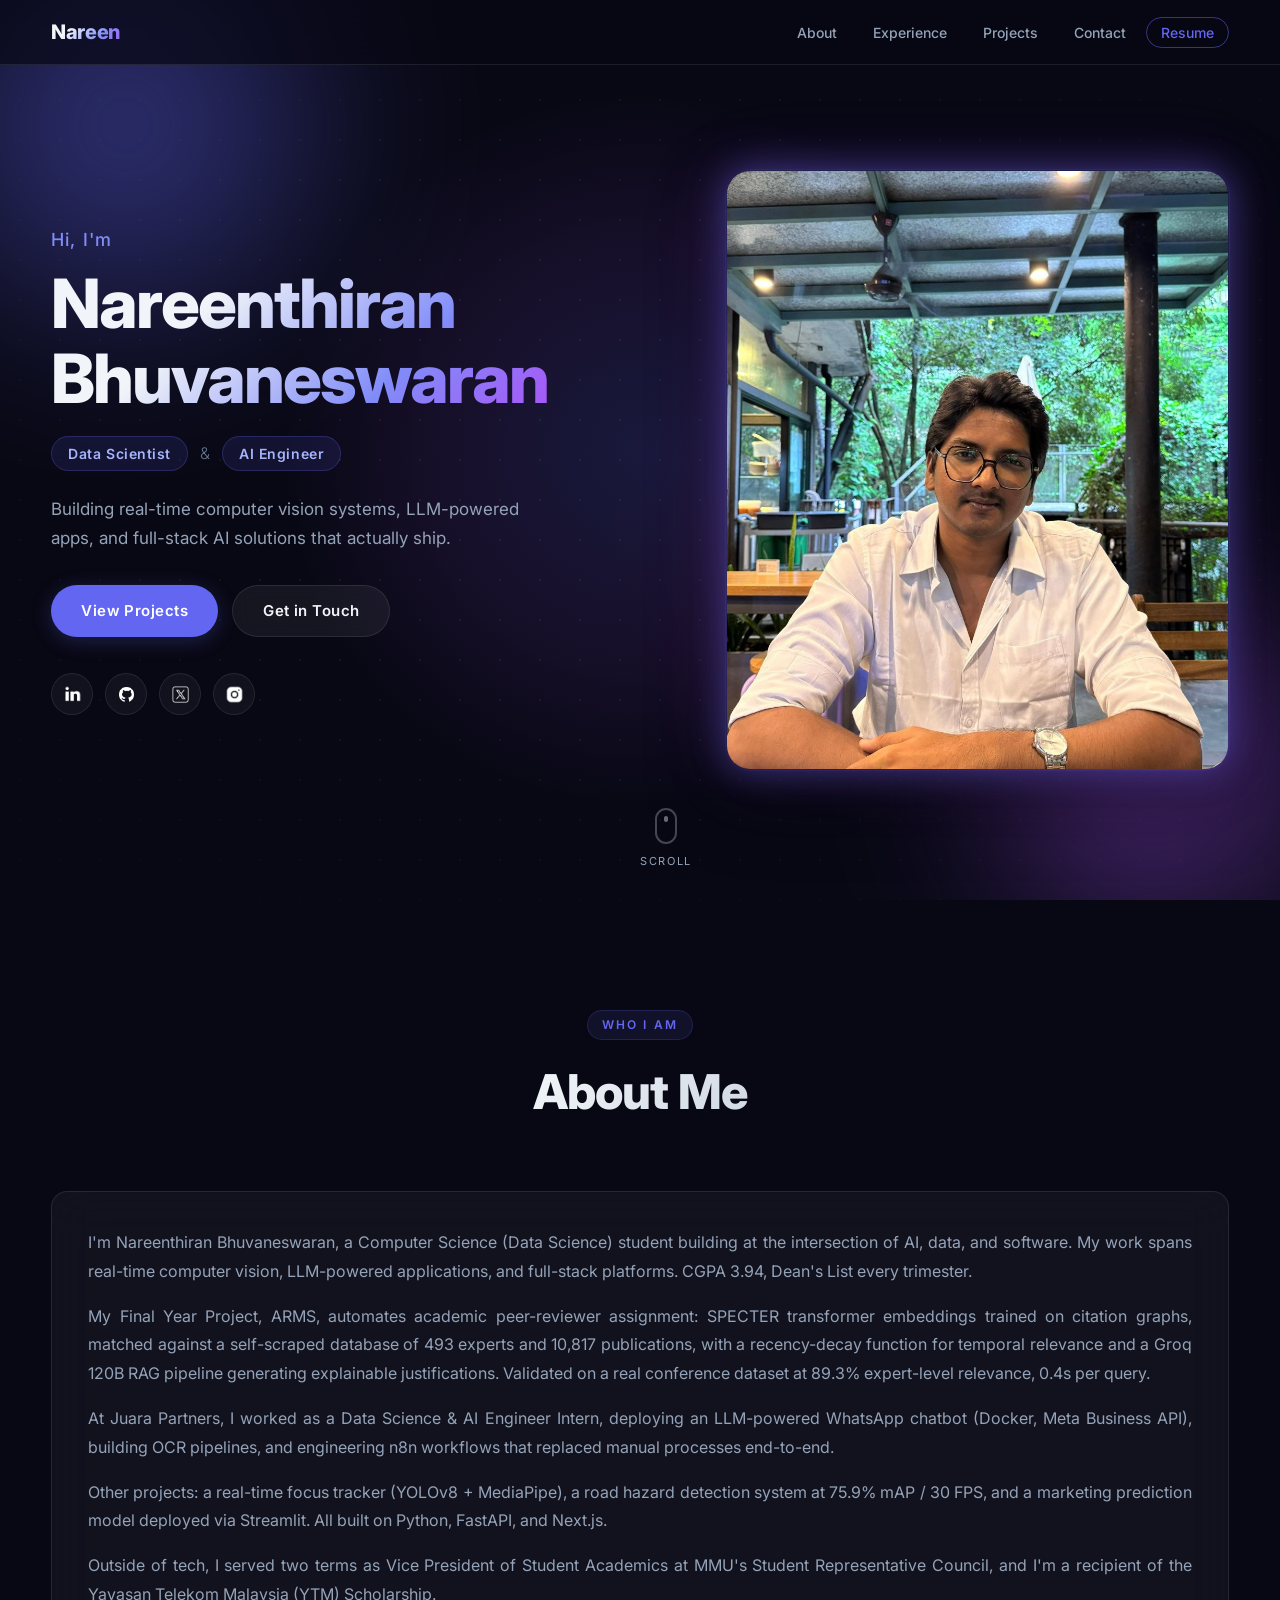
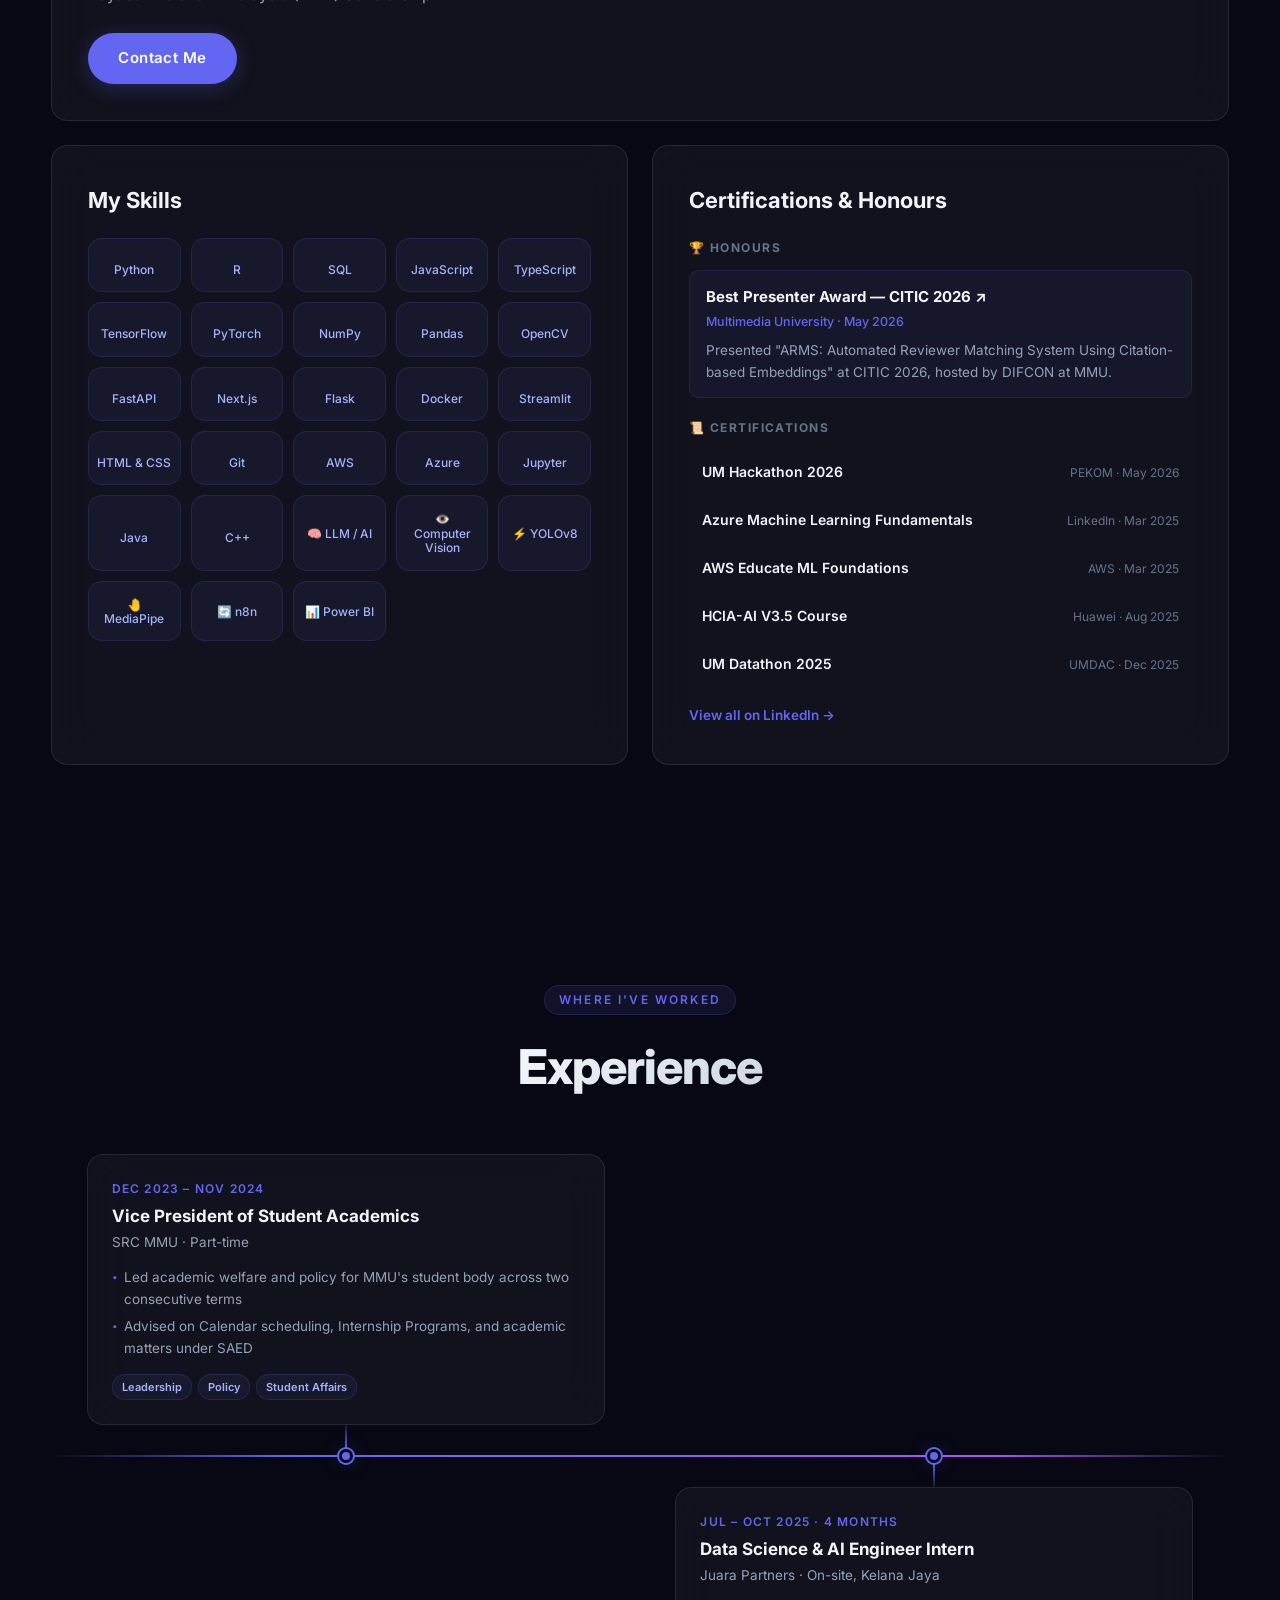
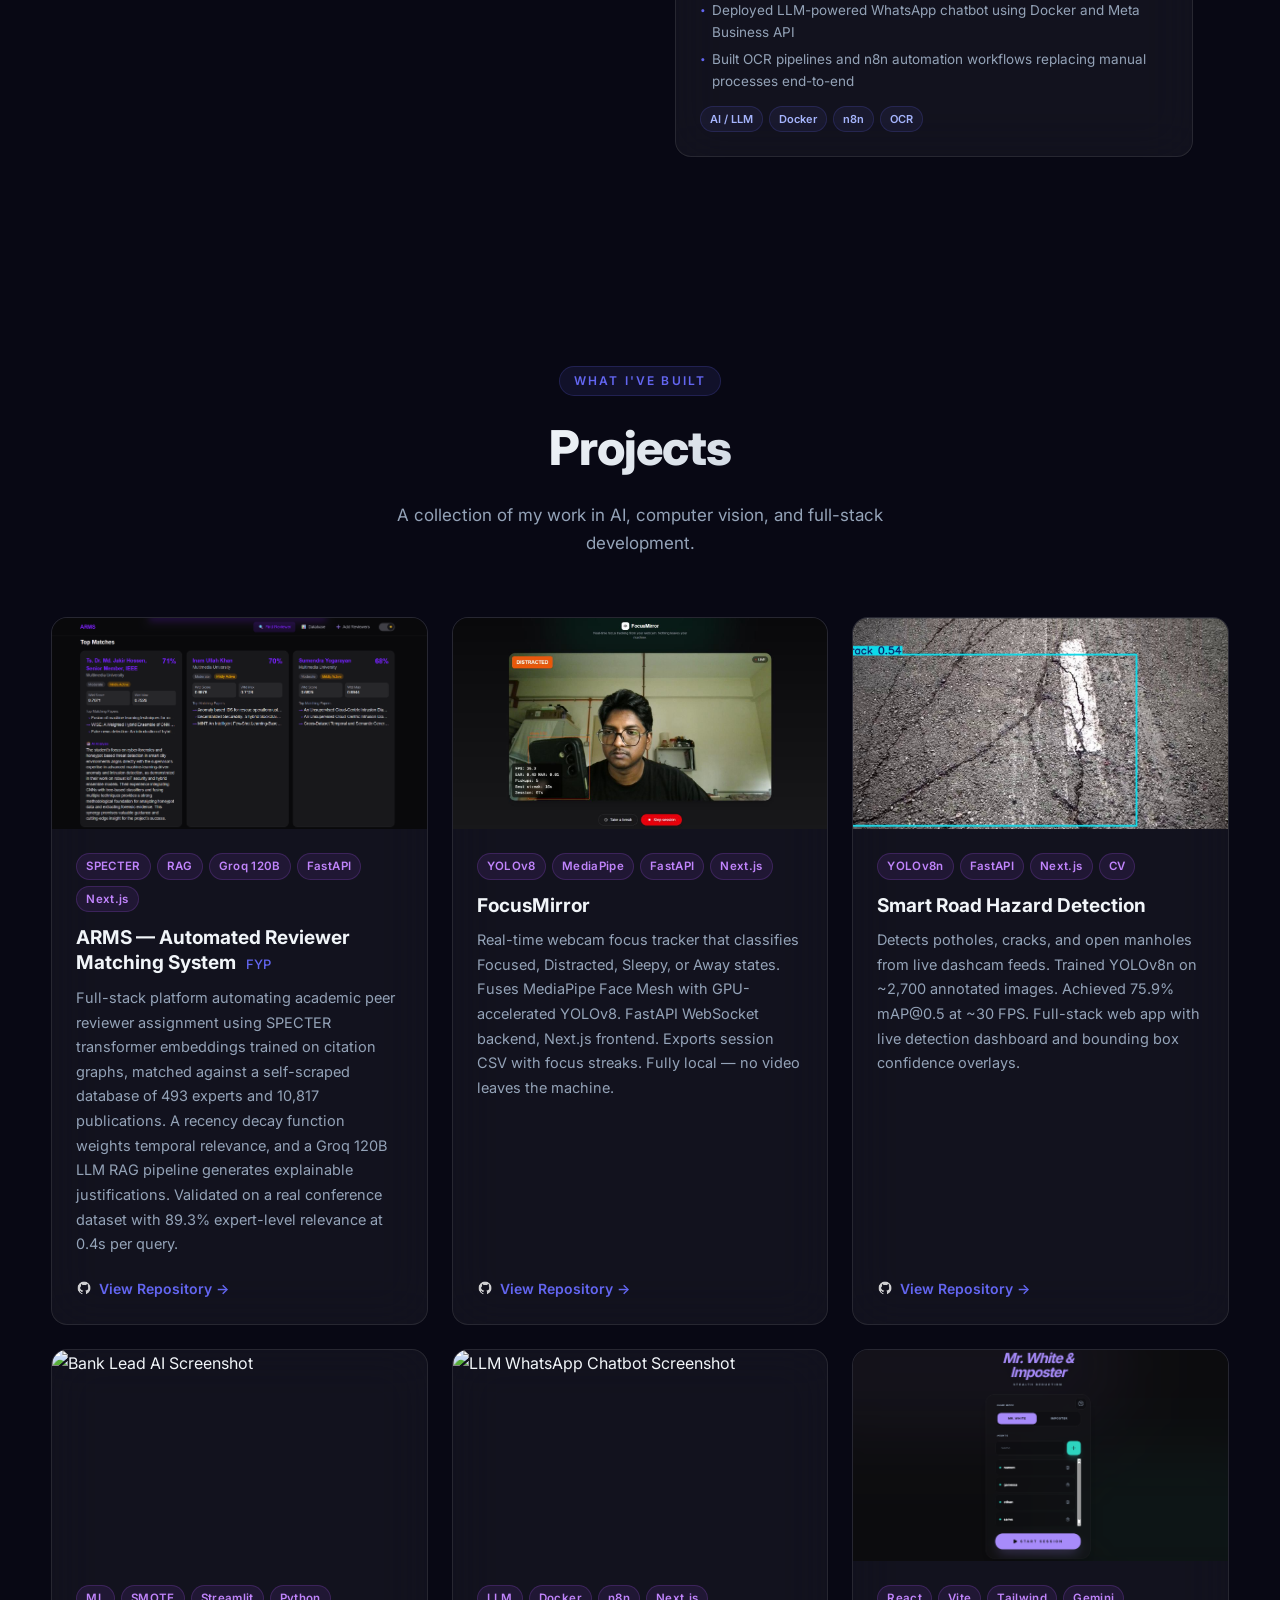
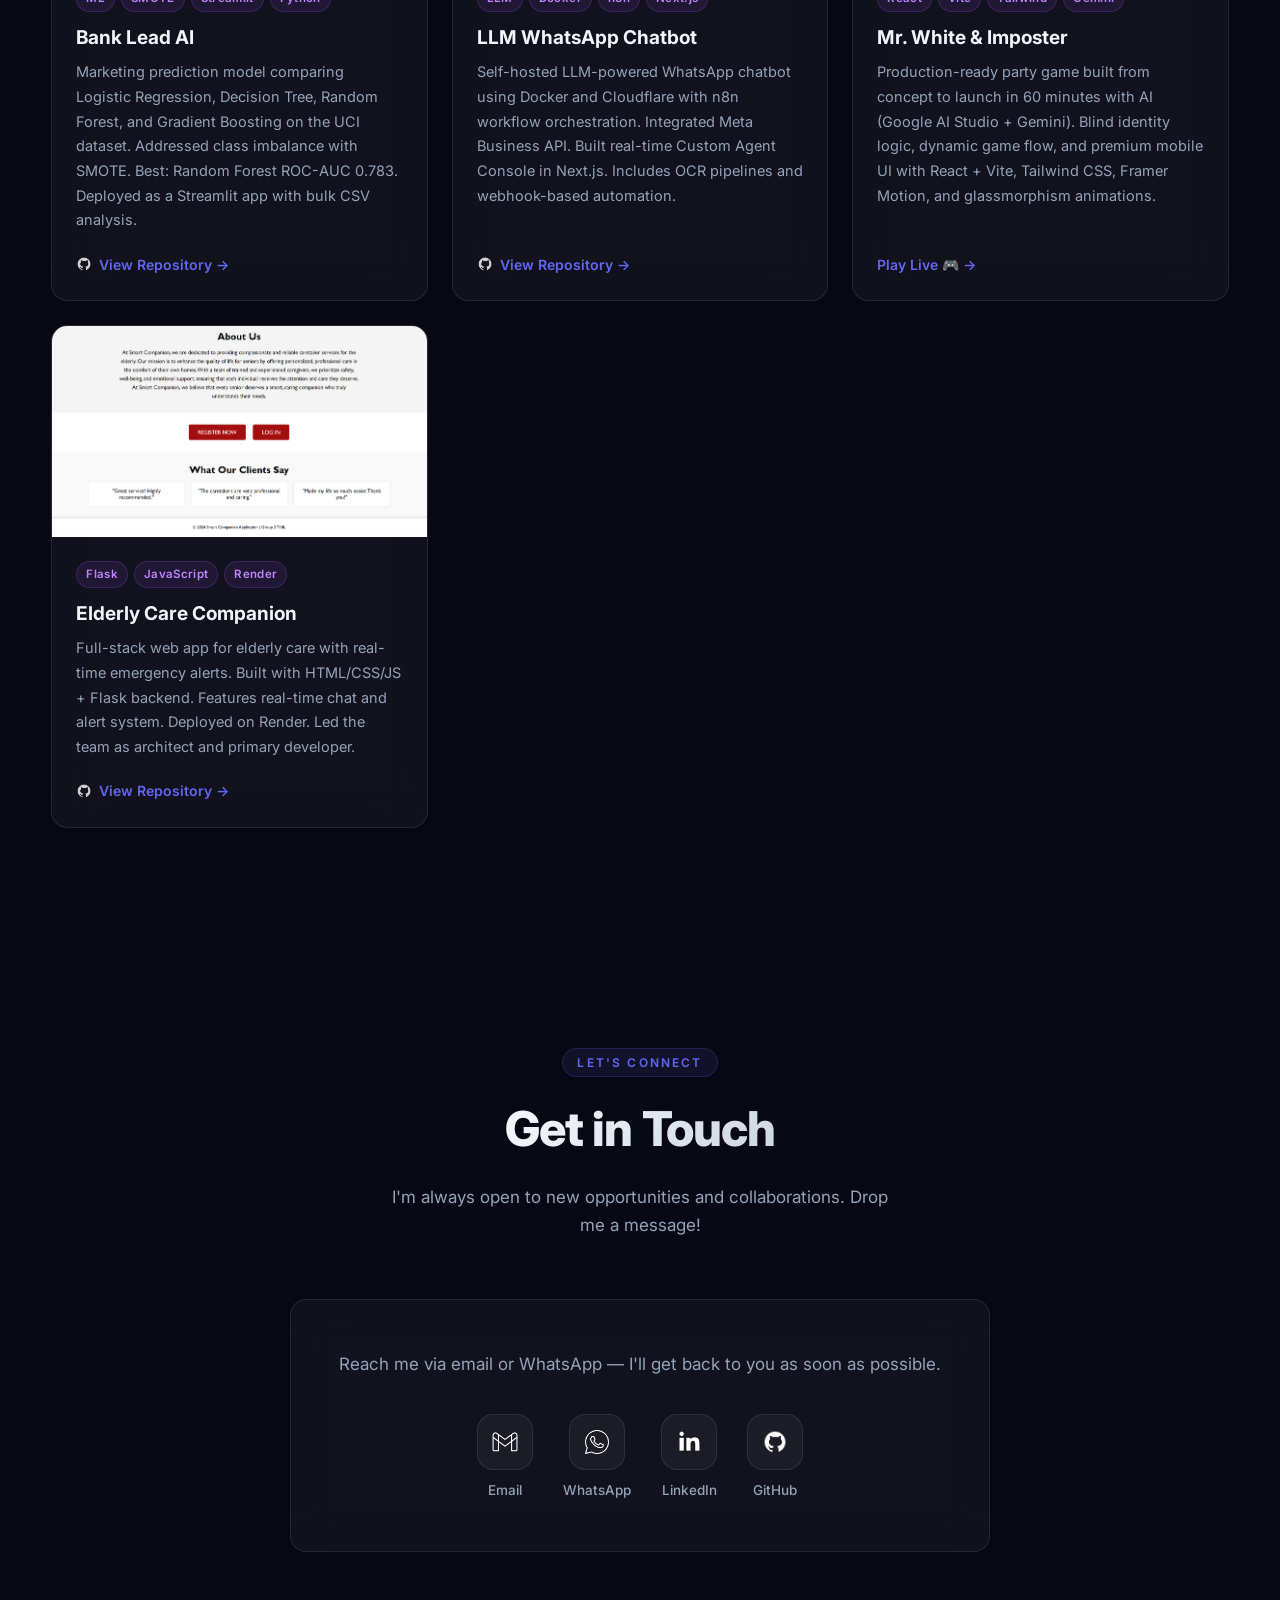
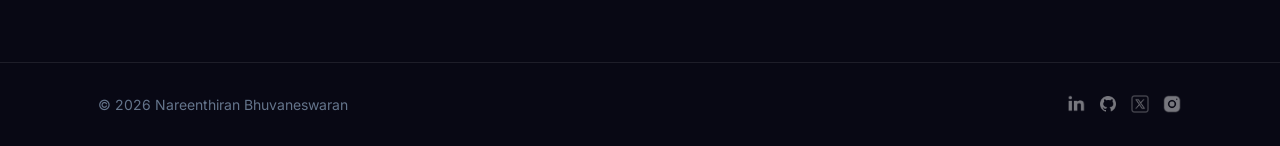
==== index.html @ 1bf5f60a "Update index.html" ====
<!DOCTYPE html>
<html lang="en">
  <head>
    <meta charset="UTF-8" />
    <meta name="viewport" content="width=device-width, initial-scale=1.0" />
    <meta http-equiv="X-UA-Compatible" content="ie=edge" />
    <title>Nareenthiran Bhuvaneswaran — AI Engineer & Data Scientist</title>
    <meta name="description" content="Portfolio of Nareenthiran Bhuvaneswaran — Data Science & AI Engineer building real-time CV systems, LLM apps, and full-stack AI solutions." />
    <link rel="stylesheet" href="css/style.css" />
    <link rel="preconnect" href="https://fonts.googleapis.com" />
    <link rel="preconnect" href="https://fonts.gstatic.com" crossorigin />
    <link href="https://fonts.googleapis.com/css2?family=Inter:wght@300;400;500;600;700;800;900&display=swap" rel="stylesheet" />
    <link rel="stylesheet" href="https://cdn.jsdelivr.net/gh/devicons/devicon@v2.15.1/devicon.min.css" />
  </head>
  <body>

    <!-- ===== NAVIGATION ===== -->
    <nav class="nav" id="nav">
      <div class="nav__container">
        <a href="#home" class="nav__logo">
          <span class="nav__logo-text">Nareen</span>
        </a>
        <ul class="nav__links">
          <li><a href="#about" class="nav__link">About</a></li>
          <li><a href="#experience" class="nav__link">Experience</a></li>
          <li><a href="#projects" class="nav__link">Projects</a></li>
          <li><a href="#contact" class="nav__link">Contact</a></li>
          <li><a href="./assets/Nareenthiran_Bhuvaneswaran_2026July.pdf" download class="nav__link nav__link--resume" target="blank">Resume</a></li>
        </ul>
        <button class="nav__hamburger" id="hamburger" aria-label="Menu">
          <span></span>
          <span></span>
          <span></span>
        </button>
      </div>
      <div class="nav__mobile" id="mobileMenu">
        <a href="#about" class="nav__mobile-link">About</a>
        <a href="#experience" class="nav__mobile-link">Experience</a>
        <a href="#projects" class="nav__mobile-link">Projects</a>
        <a href="#contact" class="nav__mobile-link">Contact</a>
        <a href="./assets/Nareenthiran_Bhuvaneswaran_2026July.pdf" download class="nav__mobile-link nav__mobile-link--resume">Resume</a>
      </div>
    </nav>

    <!-- ===== HERO ===== -->
    <section id="home" class="hero">
      <div class="hero__bg">
        <div class="hero__orb hero__orb--1"></div>
        <div class="hero__orb hero__orb--2"></div>
        <div class="hero__orb hero__orb--3"></div>
        <div class="hero__grid"></div>
        <div class="hero__cursor-glow"></div>
      </div>
      <div class="hero__container">

        <!-- Left: text -->
        <div class="hero__left">
          <p class="hero__greeting">Hi, I'm</p>
          <h1 class="hero__name">Nareenthiran<br>Bhuvaneswaran</h1>
          <div class="hero__role-wrap">
            <span class="hero__role">Data Scientist</span>
            <span class="hero__role-sep">&</span>
            <span class="hero__role">AI Engineer</span>
          </div>
          <p class="hero__tagline">Building real-time computer vision systems, LLM-powered apps, and full-stack AI solutions that actually ship.</p>
          <div class="hero__actions">
            <a href="#projects" class="btn btn--primary">View Projects</a>
            <a href="#contact" class="btn btn--ghost">Get in Touch</a>
          </div>
          <div class="hero__socials">
            <a href="https://www.linkedin.com/in/nareenthiran-bhuvaneswaran-75b523248/" target="_blank" class="hero__social" title="LinkedIn">
              <img src="./assets/png/linkedin-ico.png" alt="LinkedIn" />
            </a>
            <a href="https://github.com/NareenBruce" target="_blank" class="hero__social" title="GitHub">
              <img src="./assets/png/github-ico.png" alt="GitHub" />
            </a>
            <a href="https://x.com/nareenthiran" target="_blank" class="hero__social" title="Twitter / X">
              <img src="./assets/png/twitter-ico.png" alt="Twitter" />
            </a>
            <a href="https://www.instagram.com/nareen_thiran/" target="_blank" class="hero__social" title="Instagram">
              <img src="./assets/png/insta-ico.png" alt="Instagram" />
            </a>
          </div>
        </div>

        <!-- Right: photo -->
        <div class="hero__right">
          <div class="hero__slideshow">
            <img src="./assets/png/nareen2.jpg" alt="Nareenthiran Bhuvaneswaran" class="hero__photo-main" />
          </div>
        </div>

      </div>
      <div class="hero__scroll-hint">
        <div class="mouse"><div class="mouse__wheel"></div></div>
        <span>Scroll</span>
      </div>
    </section>

    <!-- ===== ABOUT ===== -->
    <section id="about" class="section">
      <div class="container">
        <div class="section__header">
          <span class="section__label">Who I Am</span>
          <h2 class="section__title">About Me</h2>
        </div>
        <div class="about__grid">

          <!-- Bio — full width -->
          <div class="glass-card about__bio">
            <p>I'm Nareenthiran Bhuvaneswaran, a Computer Science (Data Science) student building at the intersection of AI, data, and software. My work spans real-time computer vision, LLM-powered applications, and full-stack platforms. CGPA 3.94, Dean's List every trimester.</p>
            <p>My Final Year Project, ARMS, automates academic peer-reviewer assignment: SPECTER transformer embeddings trained on citation graphs, matched against a self-scraped database of 493 experts and 10,817 publications, with a recency-decay function for temporal relevance and a Groq 120B RAG pipeline generating explainable justifications. Validated on a real conference dataset at 89.3% expert-level relevance, 0.4s per query.</p>
            <p>At Juara Partners, I worked as a Data Science & AI Engineer Intern, deploying an LLM-powered WhatsApp chatbot (Docker, Meta Business API), building OCR pipelines, and engineering n8n workflows that replaced manual processes end-to-end.</p>
            <p>Other projects: a real-time focus tracker (YOLOv8 + MediaPipe), a road hazard detection system at 75.9% mAP / 30 FPS, and a marketing prediction model deployed via Streamlit. All built on Python, FastAPI, and Next.js.</p>
            <p>Outside of tech, I served two terms as Vice President of Student Academics at MMU's Student Representative Council, and I'm a recipient of the Yayasan Telekom Malaysia (YTM) Scholarship.</p>
            <a href="#contact" class="btn btn--primary" style="margin-top:2.4rem;display:inline-block;">Contact Me</a>
          </div>

          <!-- Lower row: Skills + Certs side by side -->
          <div class="about__lower">

            <div class="glass-card about__skills-card">
              <h3 class="about__card-title">My Skills</h3>
              <div class="skills-wrap">
                <span class="skill-tag"><i class="devicon-python-plain colored"></i>Python</span>
                <span class="skill-tag"><i class="devicon-r-plain colored"></i>R</span>
                <span class="skill-tag"><i class="devicon-mysql-plain colored"></i>SQL</span>
                <span class="skill-tag"><i class="devicon-javascript-plain colored"></i>JavaScript</span>
                <span class="skill-tag"><i class="devicon-typescript-plain colored"></i>TypeScript</span>
                <span class="skill-tag"><i class="devicon-tensorflow-original colored"></i>TensorFlow</span>
                <span class="skill-tag"><i class="devicon-pytorch-original colored"></i>PyTorch</span>
                <span class="skill-tag"><i class="devicon-numpy-original colored"></i>NumPy</span>
                <span class="skill-tag"><i class="devicon-pandas-original colored"></i>Pandas</span>
                <span class="skill-tag"><i class="devicon-opencv-plain colored"></i>OpenCV</span>
                <span class="skill-tag"><i class="devicon-fastapi-plain colored"></i>FastAPI</span>
                <span class="skill-tag"><i class="devicon-nextjs-original colored"></i>Next.js</span>
                <span class="skill-tag"><i class="devicon-flask-original"></i>Flask</span>
                <span class="skill-tag"><i class="devicon-docker-plain colored"></i>Docker</span>
                <span class="skill-tag"><i class="devicon-streamlit-original colored"></i>Streamlit</span>
                <span class="skill-tag"><i class="devicon-html5-plain colored"></i>HTML &amp; CSS</span>
                <span class="skill-tag"><i class="devicon-git-plain colored"></i>Git</span>
                <span class="skill-tag"><i class="devicon-amazonwebservices-original colored"></i>AWS</span>
                <span class="skill-tag"><i class="devicon-azure-plain colored"></i>Azure</span>
                <span class="skill-tag"><i class="devicon-jupyter-plain colored"></i>Jupyter</span>
                <span class="skill-tag"><i class="devicon-java-plain colored"></i>Java</span>
                <span class="skill-tag"><i class="devicon-cplusplus-plain colored"></i>C++</span>
                <span class="skill-tag">🧠 LLM / AI</span>
                <span class="skill-tag">👁️ Computer Vision</span>
                <span class="skill-tag">⚡ YOLOv8</span>
                <span class="skill-tag">🤚 MediaPipe</span>
                <span class="skill-tag">🔄 n8n</span>
                <span class="skill-tag">📊 Power BI</span>
              </div>
            </div>

            <div class="glass-card about__certs-card">
              <h3 class="about__card-title">Certifications &amp; Honours</h3>

              <p class="certs__section-label">🏆 Honours</p>
              <a href="https://drive.google.com/file/d/1yyy9k7LJHsD2g3nGyh4kvIZMdBrpkVR3/view?usp=sharing" target="_blank" class="certs__honour certs__honour--link">
                <div class="certs__honour-title">Best Presenter Award — CITIC 2026 ↗</div>
                <div class="certs__honour-issuer">Multimedia University · May 2026</div>
                <div class="certs__honour-desc">Presented "ARMS: Automated Reviewer Matching System Using Citation-based Embeddings" at CITIC 2026, hosted by DIFCON at MMU.</div>
              </a>

              <p class="certs__section-label" style="margin-top:2rem;">📜 Certifications</p>
              <ul class="certs__list">
                <li>
                  <a href="https://www.linkedin.com/in/nareenthiran-bhuvaneswaran-75b523248/details/certifications/" target="_blank" class="certs__item">
                    <span class="certs__item-name">UM Hackathon 2026</span>
                    <span class="certs__item-issuer">PEKOM · May 2026</span>
                  </a>
                </li>
                <li>
                  <a href="https://www.linkedin.com/in/nareenthiran-bhuvaneswaran-75b523248/details/certifications/" target="_blank" class="certs__item">
                    <span class="certs__item-name">Azure Machine Learning Fundamentals</span>
                    <span class="certs__item-issuer">LinkedIn · Mar 2025</span>
                  </a>
                </li>
                <li>
                  <a href="https://www.linkedin.com/in/nareenthiran-bhuvaneswaran-75b523248/details/certifications/" target="_blank" class="certs__item">
                    <span class="certs__item-name">AWS Educate ML Foundations</span>
                    <span class="certs__item-issuer">AWS · Mar 2025</span>
                  </a>
                </li>
                <li>
                  <a href="https://www.linkedin.com/in/nareenthiran-bhuvaneswaran-75b523248/details/certifications/" target="_blank" class="certs__item">
                    <span class="certs__item-name">HCIA-AI V3.5 Course</span>
                    <span class="certs__item-issuer">Huawei · Aug 2025</span>
                  </a>
                </li>
                <li>
                  <a href="https://www.linkedin.com/in/nareenthiran-bhuvaneswaran-75b523248/details/certifications/" target="_blank" class="certs__item">
                    <span class="certs__item-name">UM Datathon 2025</span>
                    <span class="certs__item-issuer">UMDAC · Dec 2025</span>
                  </a>
                </li>
              </ul>
              <a href="https://www.linkedin.com/in/nareenthiran-bhuvaneswaran-75b523248/details/certifications/" target="_blank" class="certs__view-all">View all on LinkedIn →</a>
            </div>

          </div>
        </div>
      </div>
    </section>

    <!-- ===== EXPERIENCE ===== -->
    <section id="experience" class="section">
      <div class="container">
        <div class="section__header">
          <span class="section__label">Where I've Worked</span>
          <h2 class="section__title">Experience</h2>
        </div>

        <div class="tl-wrap">
          <!-- Horizontal line -->
          <div class="tl-line"></div>

          <!-- Dots -->
          <div class="tl-dot tl-dot--l"></div>
          <div class="tl-dot tl-dot--r"></div>

          <!-- Stems -->
          <div class="tl-stem tl-stem--l"></div>
          <div class="tl-stem tl-stem--r"></div>

          <!-- SRC card: above the line, left -->
          <div class="glass-card tl-card tl-card--l">
            <p class="tl-date">Dec 2023 – Nov 2024</p>
            <h4 class="tl-role">Vice President of Student Academics</h4>
            <p class="tl-org">SRC MMU · Part-time</p>
            <ul class="tl-bullets">
              <li>Led academic welfare and policy for MMU's student body across two consecutive terms</li>
              <li>Advised on Calendar scheduling, Internship Programs, and academic matters under SAED</li>
            </ul>
            <div class="tl-tags">
              <span class="tl-tag">Leadership</span>
              <span class="tl-tag">Policy</span>
              <span class="tl-tag">Student Affairs</span>
            </div>
          </div>

          <!-- Juara card: below the line, right -->
          <div class="glass-card tl-card tl-card--r">
            <p class="tl-date">Jul – Oct 2025 · 4 months</p>
            <h4 class="tl-role">Data Science &amp; AI Engineer Intern</h4>
            <p class="tl-org">Juara Partners · On-site, Kelana Jaya</p>
            <ul class="tl-bullets">
              <li>Deployed LLM-powered WhatsApp chatbot using Docker and Meta Business API</li>
              <li>Built OCR pipelines and n8n automation workflows replacing manual processes end-to-end</li>
            </ul>
            <div class="tl-tags">
              <span class="tl-tag">AI / LLM</span>
              <span class="tl-tag">Docker</span>
              <span class="tl-tag">n8n</span>
              <span class="tl-tag">OCR</span>
            </div>
          </div>
        </div>
      </div>
    </section>

    <!-- ===== PROJECTS ===== -->
    <section id="projects" class="section">
      <div class="container">
        <div class="section__header">
          <span class="section__label">What I've Built</span>
          <h2 class="section__title">Projects</h2>
          <p class="section__sub">A collection of my work in AI, computer vision, and full-stack development.</p>
        </div>
        <div class="projects__grid">

          <!-- ARMS (FYP) -->
          <div class="glass-card project-card">
            <div class="project-card__img-wrap">
              <img src="./assets/png/arms.png" alt="ARMS Screenshot" class="project-card__img" loading="lazy" />
              <div class="project-card__overlay">
                <a href="https://github.com/NareenBruce/FYP2_ARMS" target="_blank" class="btn btn--primary btn--sm">View on GitHub</a>
              </div>
            </div>
            <div class="project-card__body">
              <div class="project-card__tags">
                <span class="project-tag">SPECTER</span>
                <span class="project-tag">RAG</span>
                <span class="project-tag">Groq 120B</span>
                <span class="project-tag">FastAPI</span>
                <span class="project-tag">Next.js</span>
              </div>
              <h3 class="project-card__title">ARMS — Automated Reviewer Matching System <span style="font-size:1.3rem;font-weight:500;color:var(--accent);margin-left:0.6rem;">FYP</span></h3>
              <p class="project-card__desc">Full-stack platform automating academic peer reviewer assignment using SPECTER transformer embeddings trained on citation graphs, matched against a self-scraped database of 493 experts and 10,817 publications. A recency decay function weights temporal relevance, and a Groq 120B LLM RAG pipeline generates explainable justifications. Validated on a real conference dataset with 89.3% expert-level relevance at 0.4s per query.</p>
              <a href="https://github.com/NareenBruce/FYP2_ARMS" target="_blank" class="project-card__link">
                <img src="./assets/png/github-ico.png" alt="" />
                View Repository →
              </a>
            </div>
          </div>

          <!-- FocusMirror -->
          <div class="glass-card project-card">
            <div class="project-card__img-wrap">
              <img src="./assets/png/focusmirror.png" alt="FocusMirror Screenshot" class="project-card__img" loading="lazy" />
              <div class="project-card__overlay">
                <a href="https://github.com/nareenbruce456/FocusMirror" target="_blank" class="btn btn--primary btn--sm">View on GitHub</a>
              </div>
            </div>
            <div class="project-card__body">
              <div class="project-card__tags">
                <span class="project-tag">YOLOv8</span>
                <span class="project-tag">MediaPipe</span>
                <span class="project-tag">FastAPI</span>
                <span class="project-tag">Next.js</span>
              </div>
              <h3 class="project-card__title">FocusMirror</h3>
              <p class="project-card__desc">Real-time webcam focus tracker that classifies Focused, Distracted, Sleepy, or Away states. Fuses MediaPipe Face Mesh with GPU-accelerated YOLOv8. FastAPI WebSocket backend, Next.js frontend. Exports session CSV with focus streaks. Fully local — no video leaves the machine.</p>
              <a href="https://github.com/nareenbruce456/FocusMirror" target="_blank" class="project-card__link">
                <img src="./assets/png/github-ico.png" alt="" />
                View Repository →
              </a>
            </div>
          </div>

          <!-- Road Hazard -->
          <div class="glass-card project-card">
            <div class="project-card__img-wrap">
              <img src="./assets/png/roadhazard.png" alt="Road Hazard Detection Screenshot" class="project-card__img" loading="lazy" />
              <div class="project-card__overlay">
                <a href="https://github.com/NareenBruce/VIP_Project" target="_blank" class="btn btn--primary btn--sm">View on GitHub</a>
              </div>
            </div>
            <div class="project-card__body">
              <div class="project-card__tags">
                <span class="project-tag">YOLOv8n</span>
                <span class="project-tag">FastAPI</span>
                <span class="project-tag">Next.js</span>
                <span class="project-tag">CV</span>
              </div>
              <h3 class="project-card__title">Smart Road Hazard Detection</h3>
              <p class="project-card__desc">Detects potholes, cracks, and open manholes from live dashcam feeds. Trained YOLOv8n on ~2,700 annotated images. Achieved 75.9% mAP@0.5 at ~30 FPS. Full-stack web app with live detection dashboard and bounding box confidence overlays.</p>
              <a href="https://github.com/NareenBruce/VIP_Project" target="_blank" class="project-card__link">
                <img src="./assets/png/github-ico.png" alt="" />
                View Repository →
              </a>
            </div>
          </div>

          <!-- Bank Lead AI -->
          <div class="glass-card project-card">
            <div class="project-card__img-wrap">
              <img src="./assets/png/bankleadai.png" alt="Bank Lead AI Screenshot" class="project-card__img" loading="lazy" />
              <div class="project-card__overlay">
                <a href="https://github.com/NareenBruce" target="_blank" class="btn btn--primary btn--sm">View on GitHub</a>
              </div>
            </div>
            <div class="project-card__body">
              <div class="project-card__tags">
                <span class="project-tag">ML</span>
                <span class="project-tag">SMOTE</span>
                <span class="project-tag">Streamlit</span>
                <span class="project-tag">Python</span>
              </div>
              <h3 class="project-card__title">Bank Lead AI</h3>
              <p class="project-card__desc">Marketing prediction model comparing Logistic Regression, Decision Tree, Random Forest, and Gradient Boosting on the UCI dataset. Addressed class imbalance with SMOTE. Best: Random Forest ROC-AUC 0.783. Deployed as a Streamlit app with bulk CSV analysis.</p>
              <a href="https://github.com/NareenBruce" target="_blank" class="project-card__link">
                <img src="./assets/png/github-ico.png" alt="" />
                View Repository →
              </a>
            </div>
          </div>

          <!-- LLM Chatbot -->
          <div class="glass-card project-card">
            <div class="project-card__img-wrap">
              <img src="./assets/png/chatbot.png" alt="LLM WhatsApp Chatbot Screenshot" class="project-card__img" loading="lazy" />
              <div class="project-card__overlay">
                <a href="https://github.com/NareenBruce" target="_blank" class="btn btn--primary btn--sm">View on GitHub</a>
              </div>
            </div>
            <div class="project-card__body">
              <div class="project-card__tags">
                <span class="project-tag">LLM</span>
                <span class="project-tag">Docker</span>
                <span class="project-tag">n8n</span>
                <span class="project-tag">Next.js</span>
              </div>
              <h3 class="project-card__title">LLM WhatsApp Chatbot</h3>
              <p class="project-card__desc">Self-hosted LLM-powered WhatsApp chatbot using Docker and Cloudflare with n8n workflow orchestration. Integrated Meta Business API. Built real-time Custom Agent Console in Next.js. Includes OCR pipelines and webhook-based automation.</p>
              <a href="https://github.com/NareenBruce" target="_blank" class="project-card__link">
                <img src="./assets/png/github-ico.png" alt="" />
                View Repository →
              </a>
            </div>
          </div>

          <!-- Mr. White -->
          <div class="glass-card project-card">
            <div class="project-card__img-wrap">
              <img src="./assets/png/mrwhite.png" alt="Mr. White & Imposter Game Screenshot" class="project-card__img" loading="lazy" />
              <div class="project-card__overlay">
                <a href="https://lnkd.in/g4m2q69C" target="_blank" class="btn btn--primary btn--sm">Play Live 🎮</a>
              </div>
            </div>
            <div class="project-card__body">
              <div class="project-card__tags">
                <span class="project-tag">React</span>
                <span class="project-tag">Vite</span>
                <span class="project-tag">Tailwind</span>
                <span class="project-tag">Gemini</span>
              </div>
              <h3 class="project-card__title">Mr. White &amp; Imposter</h3>
              <p class="project-card__desc">Production-ready party game built from concept to launch in 60 minutes with AI (Google AI Studio + Gemini). Blind identity logic, dynamic game flow, and premium mobile UI with React + Vite, Tailwind CSS, Framer Motion, and glassmorphism animations.</p>
              <a href="https://lnkd.in/g4m2q69C" target="_blank" class="project-card__link">
                Play Live 🎮 →
              </a>
            </div>
          </div>

          <!-- Elderly Care -->
          <div class="glass-card project-card">
            <div class="project-card__img-wrap">
              <img src="./assets/png/elderly.png" alt="Elderly Care App Screenshot" class="project-card__img" loading="lazy" />
              <div class="project-card__overlay">
                <a href="https://github.com/NareenBruce/SmartComp" target="_blank" class="btn btn--primary btn--sm">View on GitHub</a>
              </div>
            </div>
            <div class="project-card__body">
              <div class="project-card__tags">
                <span class="project-tag">Flask</span>
                <span class="project-tag">JavaScript</span>
                <span class="project-tag">Render</span>
              </div>
              <h3 class="project-card__title">Elderly Care Companion</h3>
              <p class="project-card__desc">Full-stack web app for elderly care with real-time emergency alerts. Built with HTML/CSS/JS + Flask backend. Features real-time chat and alert system. Deployed on Render. Led the team as architect and primary developer.</p>
              <a href="https://github.com/NareenBruce/SmartComp" target="_blank" class="project-card__link">
                <img src="./assets/png/github-ico.png" alt="" />
                View Repository →
              </a>
            </div>
          </div>

        </div>
      </div>
    </section>

    <!-- ===== CONTACT ===== -->
    <section id="contact" class="section">
      <div class="container">
        <div class="section__header">
          <span class="section__label">Let's Connect</span>
          <h2 class="section__title">Get in Touch</h2>
          <p class="section__sub">I'm always open to new opportunities and collaborations. Drop me a message!</p>
        </div>
        <div class="contact__card glass-card">
          <p class="contact__text">Reach me via email or WhatsApp — I'll get back to you as soon as possible.</p>
          <div class="contact__links">
            <a href="mailto:nareenthiran5@gmail.com" target="_blank" class="contact__icon-link" title="Email">
              <div class="contact__icon-wrap">
                <img src="./assets/png/gmail-ico.png" alt="Email" />
              </div>
              <span>Email</span>
            </a>
            <a href="https://wa.me/+60167459771" target="_blank" class="contact__icon-link" title="WhatsApp">
              <div class="contact__icon-wrap">
                <img src="./assets/png/whatsapp-ico.png" alt="WhatsApp" />
              </div>
              <span>WhatsApp</span>
            </a>
            <a href="https://www.linkedin.com/in/nareenthiran-bhuvaneswaran-75b523248/" target="_blank" class="contact__icon-link" title="LinkedIn">
              <div class="contact__icon-wrap">
                <img src="./assets/png/linkedin-ico.png" alt="LinkedIn" />
              </div>
              <span>LinkedIn</span>
            </a>
            <a href="https://github.com/NareenBruce" target="_blank" class="contact__icon-link" title="GitHub">
              <div class="contact__icon-wrap">
                <img src="./assets/png/github-ico.png" alt="GitHub" />
              </div>
              <span>GitHub</span>
            </a>
          </div>
        </div>
      </div>
    </section>

    <!-- ===== FOOTER ===== -->
    <footer class="footer">
      <div class="container">
        <div class="footer__inner">
          <p class="footer__copy">© 2026 Nareenthiran Bhuvaneswaran</p>
          <div class="footer__socials">
            <a href="https://www.linkedin.com/in/nareenthiran-bhuvaneswaran-75b523248/" target="_blank" title="LinkedIn">
              <img src="./assets/png/linkedin-ico.png" alt="LinkedIn" />
            </a>
            <a href="https://github.com/NareenBruce" target="_blank" title="GitHub">
              <img src="./assets/png/github-ico.png" alt="GitHub" />
            </a>
            <a href="https://x.com/nareenthiran" target="_blank" title="Twitter">
              <img src="./assets/png/twitter-ico.png" alt="Twitter" />
            </a>
            <a href="https://www.instagram.com/nareen_thiran/" target="_blank" title="Instagram">
              <img src="./assets/png/insta-ico.png" alt="Instagram" />
            </a>
          </div>
        </div>
      </div>
    </footer>

    <script src="./index.js"></script>
  </body>
</html>
---- css/style.css ----
/* ================================================================
   NAREENTHIRAN BHUVANESWARAN — Portfolio  (Glassmorphism Theme)
   ================================================================ */

/* === CSS VARIABLES === */
:root {
  --bg:             #080814;
  --bg-alt:         #0d0d20;
  --accent:         #6366f1;
  --accent-2:       #a855f7;
  --accent-glow:    rgba(99, 102, 241, 0.25);
  --accent-glow-2:  rgba(168, 85, 247, 0.2);
  --glass-bg:       rgba(255, 255, 255, 0.042);
  --glass-border:   rgba(255, 255, 255, 0.09);
  --glass-hover:    rgba(255, 255, 255, 0.07);
  --text:           #f1f5f9;
  --text-muted:     #94a3b8;
  --text-dim:       #64748b;
  --font:           'Inter', sans-serif;
  --radius:         16px;
  --radius-sm:      10px;
  --transition:     0.3s cubic-bezier(0.4, 0, 0.2, 1);
}

/* === RESET === */
*, *::before, *::after {
  margin: 0;
  padding: 0;
  box-sizing: border-box;
}

html {
  font-size: 62.5%;
  scroll-behavior: smooth;
}
@media (max-width: 75em)  { html { font-size: 58%; } }
@media (max-width: 56em)  { html { font-size: 54%; } }
@media (max-width: 37.5em){ html { font-size: 50%; } }

body {
  background: var(--bg);
  color: var(--text);
  font-family: var(--font);
  font-size: 1.6rem;
  line-height: 1.65;
  overflow-x: hidden;
  -webkit-font-smoothing: antialiased;
}

a    { text-decoration: none; color: inherit; }
li   { list-style: none; }
img  { display: block; max-width: 100%; }
button { border: none; cursor: pointer; background: none; font-family: inherit; }

/* === SCROLLBAR === */
::-webkit-scrollbar { width: 6px; }
::-webkit-scrollbar-track { background: var(--bg); }
::-webkit-scrollbar-thumb { background: var(--accent); border-radius: 3px; }

/* ================================================================
   LAYOUT UTILITIES
   ================================================================ */

.container {
  max-width: 120rem;
  margin: 0 auto;
  width: 92%;
}

.section {
  padding: 11rem 0;
}
@media (max-width: 56em) { .section { padding: 8rem 0; } }

/* ================================================================
   GLASS CARD
   ================================================================ */

.glass-card {
  background: var(--glass-bg);
  border: 1px solid var(--glass-border);
  backdrop-filter: blur(24px);
  -webkit-backdrop-filter: blur(24px);
  border-radius: var(--radius);
  transition: border-color var(--transition), box-shadow var(--transition), background var(--transition);
}

.glass-card:hover {
  border-color: rgba(99, 102, 241, 0.3);
  box-shadow: 0 0 40px rgba(99, 102, 241, 0.08);
  background: var(--glass-hover);
}

/* ================================================================
   BUTTONS
   ================================================================ */

.btn {
  display: inline-flex;
  align-items: center;
  gap: 0.8rem;
  padding: 1.3rem 3rem;
  border-radius: 50px;
  font-size: 1.5rem;
  font-weight: 600;
  letter-spacing: 0.03em;
  cursor: pointer;
  transition: transform var(--transition), box-shadow var(--transition), background var(--transition);
  white-space: nowrap;
}

.btn--primary {
  background: var(--accent);
  color: #fff;
  box-shadow: 0 4px 20px var(--accent-glow);
}
.btn--primary:hover {
  transform: translateY(-2px);
  box-shadow: 0 8px 30px rgba(99, 102, 241, 0.45);
}

.btn--ghost {
  background: rgba(255,255,255,0.06);
  color: var(--text);
  border: 1px solid var(--glass-border);
  backdrop-filter: blur(10px);
}
.btn--ghost:hover {
  background: rgba(255,255,255,0.1);
  border-color: rgba(255,255,255,0.2);
  transform: translateY(-2px);
}

.btn--sm {
  padding: 1rem 2.2rem;
  font-size: 1.4rem;
}

/* ================================================================
   NAVIGATION
   ================================================================ */

.nav {
  position: fixed;
  top: 0;
  left: 0;
  width: 100%;
  z-index: 999;
  background: rgba(8, 8, 20, 0.7);
  backdrop-filter: blur(20px);
  -webkit-backdrop-filter: blur(20px);
  border-bottom: 1px solid var(--glass-border);
  transition: background var(--transition);
}

.nav--scrolled {
  background: rgba(8, 8, 20, 0.92);
}

.nav__container {
  display: flex;
  align-items: center;
  justify-content: space-between;
  max-width: 120rem;
  margin: 0 auto;
  width: 92%;
  height: 6.4rem;
}

.nav__logo {
  display: flex;
  align-items: center;
  font-size: 2rem;
  font-weight: 800;
  letter-spacing: -0.02em;
  background: linear-gradient(135deg, #f1f5f9 30%, #818cf8 70%, #a855f7 100%);
  -webkit-background-clip: text;
  -webkit-text-fill-color: transparent;
  background-clip: text;
  transition: opacity var(--transition);
}
.nav__logo:hover { opacity: 0.75; }


.nav__links {
  display: flex;
  align-items: center;
  gap: 0.4rem;
}
@media (max-width: 48em) { .nav__links { display: none; } }

.nav__link {
  padding: 0.8rem 1.6rem;
  font-size: 1.4rem;
  font-weight: 500;
  color: var(--text-muted);
  border-radius: 8px;
  transition: color var(--transition), background var(--transition);
}
.nav__link:hover {
  color: var(--text);
  background: rgba(255,255,255,0.06);
}
.nav__link--resume {
  color: var(--accent) !important;
  border: 1px solid rgba(99,102,241,0.5);
  border-radius: 20px;
  padding: 0.6rem 1.4rem;
}
.nav__link--resume:hover {
  background: rgba(99,102,241,0.15) !important;
  border-color: var(--accent);
}
.nav__mobile-link--resume {
  color: var(--accent);
  border: 1px solid rgba(99,102,241,0.4);
  border-radius: 20px;
  text-align: center;
  margin-top: 0.4rem;
}

/* hamburger */
.nav__hamburger {
  display: none;
  flex-direction: column;
  gap: 5px;
  padding: 0.8rem;
}
@media (max-width: 48em) { .nav__hamburger { display: flex; } }

.nav__hamburger span {
  width: 22px;
  height: 2px;
  background: var(--text);
  border-radius: 2px;
  transition: transform var(--transition), opacity var(--transition);
}

.nav__hamburger.open span:nth-child(1) { transform: translateY(7px) rotate(45deg); }
.nav__hamburger.open span:nth-child(2) { opacity: 0; }
.nav__hamburger.open span:nth-child(3) { transform: translateY(-7px) rotate(-45deg); }

/* mobile menu */
.nav__mobile {
  display: none;
  flex-direction: column;
  background: rgba(8, 8, 20, 0.96);
  border-top: 1px solid var(--glass-border);
  padding: 1.2rem 0;
}
.nav__mobile.open { display: flex; }
@media (min-width: 48em) { .nav__mobile { display: none !important; } }

.nav__mobile-link {
  padding: 1.4rem 3rem;
  font-size: 1.6rem;
  font-weight: 500;
  color: var(--text-muted);
  border-bottom: 1px solid rgba(255,255,255,0.04);
  transition: color var(--transition), background var(--transition);
}
.nav__mobile-link:hover {
  color: var(--text);
  background: rgba(255,255,255,0.04);
}

/* ================================================================
   HERO
   ================================================================ */

.hero {
  position: relative;
  min-height: 100vh;
  display: flex;
  align-items: center;
  overflow: hidden;
  padding: 10rem 0 6rem;
}

/* animated orb background */
.hero__bg {
  position: absolute;
  inset: 0;
  overflow: hidden;
  pointer-events: none;
}

.hero__orb {
  position: absolute;
  border-radius: 50%;
  filter: blur(80px);
  opacity: 0.55;
  animation: float 8s ease-in-out infinite;
}

.hero__orb--1 {
  width: 55rem;
  height: 55rem;
  background: radial-gradient(circle, #6366f1 0%, transparent 70%);
  top: -15rem;
  left: -15rem;
  animation-delay: 0s;
}

.hero__orb--2 {
  width: 45rem;
  height: 45rem;
  background: radial-gradient(circle, #a855f7 0%, transparent 70%);
  bottom: -10rem;
  right: -10rem;
  animation-delay: -3s;
}

.hero__orb--3 {
  width: 35rem;
  height: 35rem;
  background: radial-gradient(circle, #ec4899 0%, transparent 70%);
  top: 40%;
  left: 55%;
  opacity: 0.3;
  animation-delay: -5s;
}

@keyframes float {
  0%, 100% { transform: translateY(0) scale(1); }
  50%       { transform: translateY(-30px) scale(1.04); }
}

/* subtle dot grid */
.hero__grid {
  position: absolute;
  inset: 0;
  background-image: radial-gradient(rgba(255,255,255,0.06) 1px, transparent 1px);
  background-size: 40px 40px;
  mask-image: radial-gradient(ellipse 80% 80% at 50% 50%, black 30%, transparent 100%);
}

/* cursor-reactive spotlight */
.hero__cursor-glow {
  position: absolute;
  inset: 0;
  pointer-events: none;
  z-index: 0;
  background: radial-gradient(circle 55rem at 50% 50%, rgba(99,102,241,0.14) 0%, rgba(168,85,247,0.07) 40%, transparent 65%);
  transition: background 0.05s linear;
}

/* split layout */
.hero__container {
  position: relative;
  z-index: 1;
  display: grid;
  grid-template-columns: 55fr 45fr;
  align-items: center;
  gap: 6rem;
  max-width: 120rem;
  margin: 0 auto;
  width: 92%;
}

.hero__left {
  display: flex;
  flex-direction: column;
  align-items: flex-start;
}

.hero__greeting {
  font-size: 1.8rem;
  color: #818cf8;
  font-weight: 500;
  letter-spacing: 0.06em;
  margin-bottom: 1.2rem;
}

.hero__name {
  font-size: clamp(4rem, 5.5vw, 6.8rem);
  font-weight: 800;
  line-height: 1.1;
  letter-spacing: -0.03em;
  background: linear-gradient(135deg, #f1f5f9 30%, #818cf8 70%, #a855f7 100%);
  -webkit-background-clip: text;
  -webkit-text-fill-color: transparent;
  background-clip: text;
  margin-bottom: 2rem;
  text-align: left;
}

.hero__role-wrap {
  display: flex;
  align-items: center;
  justify-content: flex-start;
  gap: 1.2rem;
  flex-wrap: wrap;
  margin-bottom: 2.4rem;
}

.hero__role {
  display: inline-flex;
  align-items: center;
  padding: 0.5rem 1.6rem;
  background: rgba(99,102,241,0.12);
  border: 1px solid rgba(99,102,241,0.25);
  border-radius: 50px;
  font-size: 1.4rem;
  font-weight: 600;
  color: #a5b4fc;
  letter-spacing: 0.04em;
}

.hero__role-sep {
  color: var(--text-dim);
  font-size: 1.6rem;
  font-weight: 300;
}

.hero__tagline {
  font-size: 1.7rem;
  color: var(--text-muted);
  line-height: 1.7;
  max-width: 48rem;
  margin: 0 0 3.2rem;
  text-align: left;
}

.hero__actions {
  display: flex;
  gap: 1.4rem;
  justify-content: flex-start;
  flex-wrap: wrap;
  margin-bottom: 3.6rem;
}

.hero__socials {
  display: flex;
  justify-content: flex-start;
  gap: 1.2rem;
}

/* slideshow */
.hero__right {
  position: relative;
}

.hero__slideshow {
  position: relative;
  border-radius: 2.4rem;
  overflow: hidden;
  height: 60rem;
  border: 1px solid rgba(99,102,241,0.25);
  box-shadow:
    0 0 0 1px rgba(168,85,247,0.08),
    0 0 35px rgba(99,102,241,0.45),
    0 0 70px rgba(168,85,247,0.2),
    0 28px 70px rgba(0,0,0,0.5);
}

.hero__photo-main {
  width: 100%;
  height: 100%;
  object-fit: cover;
  object-position: center 55%;
  display: block;
}

/* tablet/mobile */
@media (max-width: 68em) {
  .hero__container { grid-template-columns: 1fr; gap: 4rem; text-align: center; }
  .hero__left { align-items: center; order: 2; }
  .hero__right { order: 1; }
  .hero__name { text-align: center; }
  .hero__tagline { text-align: center; max-width: 100%; }
  .hero__role-wrap { justify-content: center; }
  .hero__actions { justify-content: center; }
  .hero__socials { justify-content: center; }
  .hero__slideshow { height: 42rem; }
}
@media (max-width: 37.5em) {
  .hero__slideshow { height: 32rem; }
  .hero__tagline { font-size: 1.5rem; }
}

.hero__social {
  width: 4.2rem;
  height: 4.2rem;
  display: flex;
  align-items: center;
  justify-content: center;
  background: var(--glass-bg);
  border: 1px solid var(--glass-border);
  border-radius: 50%;
  transition: background var(--transition), border-color var(--transition), transform var(--transition);
  backdrop-filter: blur(10px);
}
.hero__social:hover {
  background: rgba(99,102,241,0.15);
  border-color: rgba(99,102,241,0.4);
  transform: translateY(-3px);
}
.hero__social img { width: 1.9rem; height: 1.9rem; object-fit: contain; }

/* scroll hint */
.hero__scroll-hint {
  position: absolute;
  bottom: 3rem;
  left: 50%;
  transform: translateX(-50%);
  display: flex;
  flex-direction: column;
  align-items: center;
  gap: 0.8rem;
  opacity: 0.4;
  animation: fadeInUp 1s 1s both;
}
@media (max-width: 37.5em) { .hero__scroll-hint { display: none; } }

.hero__scroll-hint span {
  font-size: 1.1rem;
  text-transform: uppercase;
  letter-spacing: 0.15em;
  color: var(--text-muted);
}

.mouse {
  width: 22px;
  height: 36px;
  border: 2px solid rgba(255,255,255,0.25);
  border-radius: 20px;
  display: flex;
  justify-content: center;
  padding-top: 6px;
}

.mouse__wheel {
  width: 4px;
  height: 6px;
  background: rgba(255,255,255,0.4);
  border-radius: 2px;
  animation: scroll-wheel 1.4s ease-in-out infinite;
}

@keyframes scroll-wheel {
  0%   { opacity: 1; transform: translateY(0); }
  100% { opacity: 0; transform: translateY(12px); }
}

/* ================================================================
   SECTION HEADER
   ================================================================ */

.section__header {
  text-align: center;
  margin-bottom: 6rem;
}
@media (max-width: 56em) { .section__header { margin-bottom: 4.5rem; } }

.section__label {
  display: inline-block;
  font-size: 1.2rem;
  font-weight: 600;
  text-transform: uppercase;
  letter-spacing: 0.18em;
  color: var(--accent);
  margin-bottom: 1.2rem;
  padding: 0.4rem 1.4rem;
  background: rgba(99,102,241,0.1);
  border: 1px solid rgba(99,102,241,0.2);
  border-radius: 50px;
}

.section__title {
  font-size: clamp(3.2rem, 5vw, 4.8rem);
  font-weight: 800;
  letter-spacing: -0.02em;
  background: linear-gradient(135deg, var(--text) 40%, var(--text-muted) 100%);
  -webkit-background-clip: text;
  -webkit-text-fill-color: transparent;
  background-clip: text;
  margin-bottom: 1.4rem;
}

.section__sub {
  font-size: 1.7rem;
  color: var(--text-muted);
  max-width: 52rem;
  margin: 0 auto;
  line-height: 1.65;
}

/* ================================================================
   ABOUT
   ================================================================ */

.about__grid {
  display: flex;
  flex-direction: column;
  gap: 2.4rem;
}

.about__lower {
  display: grid;
  grid-template-columns: 1fr 1fr;
  gap: 2.4rem;
}
@media (max-width: 56em) {
  .about__lower { grid-template-columns: 1fr; }
}

.about__bio,
.about__skills-card,
.about__certs-card {
  padding: 3.6rem;
}
@media (max-width: 37.5em) {
  .about__bio,
  .about__skills-card,
  .about__certs-card { padding: 2.6rem; }
}

.about__card-title {
  font-size: 2.2rem;
  font-weight: 700;
  margin-bottom: 2rem;
  color: var(--text);
}

.about__bio p {
  font-size: 1.6rem;
  color: var(--text-muted);
  line-height: 1.8;
  margin-bottom: 1.6rem;
  text-align: justify;
}
.about__bio p:last-of-type { margin-bottom: 0; }

/* skills */
.skills-wrap {
  display: grid;
  grid-template-columns: repeat(auto-fill, minmax(8.8rem, 1fr));
  gap: 1rem;
}

.skill-tag {
  display: flex;
  flex-direction: column;
  align-items: center;
  justify-content: center;
  gap: 0.8rem;
  padding: 1.6rem 0.8rem 1.4rem;
  background: rgba(99,102,241,0.07);
  border: 1px solid rgba(99,102,241,0.16);
  border-radius: 14px;
  font-size: 1.2rem;
  font-weight: 500;
  color: #a5b4fc;
  text-align: center;
  line-height: 1.2;
  transition: background var(--transition), border-color var(--transition), transform var(--transition), box-shadow var(--transition);
}
.skill-tag i {
  font-size: 2.8rem;
  flex-shrink: 0;
  line-height: 1;
}
.skill-tag:hover {
  background: rgba(99,102,241,0.16);
  border-color: rgba(99,102,241,0.38);
  transform: translateY(-3px);
  box-shadow: 0 8px 24px rgba(99,102,241,0.18);
}

/* ================================================================
   PROJECTS
   ================================================================ */

.projects__grid {
  display: grid;
  grid-template-columns: repeat(3, 1fr);
  gap: 2.4rem;
}
@media (max-width: 75em)  { .projects__grid { grid-template-columns: repeat(2, 1fr); } }
@media (max-width: 37.5em){ .projects__grid { grid-template-columns: 1fr; } }

.project-card {
  display: flex;
  flex-direction: column;
  overflow: hidden;
  transition: transform var(--transition), border-color var(--transition), box-shadow var(--transition);
}
.project-card:hover {
  transform: translateY(-6px);
  border-color: rgba(99,102,241,0.35);
  box-shadow: 0 20px 60px rgba(0,0,0,0.35), 0 0 50px rgba(99,102,241,0.08);
}

/* image */
.project-card__img-wrap {
  position: relative;
  overflow: hidden;
  aspect-ratio: 16/9;
}

.project-card__img {
  width: 100%;
  height: 100%;
  object-fit: cover;
  transition: transform 0.5s cubic-bezier(0.4, 0, 0.2, 1);
}
.project-card:hover .project-card__img { transform: scale(1.06); }

.project-card__overlay {
  position: absolute;
  inset: 0;
  background: rgba(8, 8, 20, 0.75);
  backdrop-filter: blur(4px);
  display: flex;
  align-items: center;
  justify-content: center;
  opacity: 0;
  transition: opacity var(--transition);
}
.project-card:hover .project-card__overlay { opacity: 1; }

/* body */
.project-card__body {
  padding: 2.4rem;
  display: flex;
  flex-direction: column;
  flex: 1;
}

.project-card__tags {
  display: flex;
  flex-wrap: wrap;
  gap: 0.6rem;
  margin-bottom: 1.4rem;
}

.project-tag {
  font-size: 1.15rem;
  font-weight: 600;
  padding: 0.3rem 0.9rem;
  background: rgba(168, 85, 247, 0.1);
  border: 1px solid rgba(168, 85, 247, 0.2);
  border-radius: 50px;
  color: #c084fc;
  letter-spacing: 0.03em;
}

.project-card__title {
  font-size: 1.9rem;
  font-weight: 700;
  color: var(--text);
  margin-bottom: 1rem;
  line-height: 1.3;
}

.project-card__desc {
  font-size: 1.45rem;
  color: var(--text-muted);
  line-height: 1.7;
  flex: 1;
  margin-bottom: 2rem;
}

.project-card__link {
  display: inline-flex;
  align-items: center;
  gap: 0.7rem;
  font-size: 1.4rem;
  font-weight: 600;
  color: var(--accent);
  transition: color var(--transition), gap var(--transition);
}
.project-card__link img { width: 1.6rem; height: 1.6rem; object-fit: contain; opacity: 0.8; }
.project-card__link:hover { color: #818cf8; gap: 1.1rem; }

/* ================================================================
   CONTACT
   ================================================================ */

.contact__card {
  max-width: 70rem;
  margin: 0 auto;
  padding: 5rem 4rem;
  text-align: center;
}
@media (max-width: 37.5em) { .contact__card { padding: 3.6rem 2.4rem; } }

.contact__text {
  font-size: 1.7rem;
  color: var(--text-muted);
  margin-bottom: 3.6rem;
  line-height: 1.65;
}

.contact__links {
  display: flex;
  justify-content: center;
  gap: 3rem;
  flex-wrap: wrap;
}

.contact__icon-link {
  display: flex;
  flex-direction: column;
  align-items: center;
  gap: 0.9rem;
  font-size: 1.35rem;
  font-weight: 500;
  color: var(--text-muted);
  transition: color var(--transition), transform var(--transition);
}
.contact__icon-link:hover { color: var(--text); transform: translateY(-4px); }

.contact__icon-wrap {
  width: 5.6rem;
  height: 5.6rem;
  border-radius: 1.6rem;
  background: var(--glass-bg);
  border: 1px solid var(--glass-border);
  display: flex;
  align-items: center;
  justify-content: center;
  transition: background var(--transition), border-color var(--transition), box-shadow var(--transition);
}
.contact__icon-link:hover .contact__icon-wrap {
  background: rgba(99,102,241,0.12);
  border-color: rgba(99,102,241,0.35);
  box-shadow: 0 0 20px rgba(99,102,241,0.2);
}
.contact__icon-wrap img { width: 2.6rem; height: 2.6rem; object-fit: contain; }

/* ================================================================
   FOOTER
   ================================================================ */

.footer {
  border-top: 1px solid var(--glass-border);
  padding: 3rem 0;
}

.footer__inner {
  max-width: 120rem;
  margin: 0 auto;
  width: 92%;
  display: flex;
  align-items: center;
  justify-content: space-between;
  gap: 2rem;
  flex-wrap: wrap;
}

.footer__copy {
  font-size: 1.4rem;
  color: var(--text-dim);
}

.footer__socials {
  display: flex;
  gap: 1.2rem;
  align-items: center;
}
.footer__socials a {
  opacity: 0.45;
  transition: opacity var(--transition), transform var(--transition);
}
.footer__socials a:hover { opacity: 0.85; transform: translateY(-2px); }
.footer__socials img { width: 2rem; height: 2rem; object-fit: contain; }

/* ================================================================
   FADE-IN ANIMATIONS (scroll-driven via JS IntersectionObserver)
   ================================================================ */

.fade-up {
  opacity: 0;
  transform: translateY(28px);
  transition: opacity 0.65s ease, transform 0.65s ease;
}
.fade-up.visible {
  opacity: 1;
  transform: translateY(0);
}

/* stagger children */
.stagger > * { transition-delay: calc(var(--i, 0) * 80ms); }

@keyframes fadeInUp {
  from { opacity: 0; transform: translateY(20px); }
  to   { opacity: 1; transform: translateY(0); }
}

/* ================================================================
   EXPERIENCE — HORIZONTAL TIMELINE
   ================================================================ */

.tl-wrap {
  position: relative;
  min-height: 58rem;
}

/* Horizontal connecting line */
.tl-line {
  position: absolute;
  left: 0;
  right: 0;
  top: 50%;
  height: 2px;
  transform: translateY(-50%);
  background: linear-gradient(90deg, transparent, var(--accent) 20%, var(--accent-2) 80%, transparent);
  z-index: 1;
}

/* Dots on the line */
.tl-dot {
  position: absolute;
  top: 50%;
  transform: translate(-50%, -50%);
  width: 1.4rem;
  height: 1.4rem;
  background: var(--accent);
  border-radius: 50%;
  border: 3px solid var(--bg);
  box-shadow: 0 0 0 2px var(--accent), 0 0 20px var(--accent-glow);
  z-index: 3;
}

.tl-dot--l { left: 25%; }
.tl-dot--r { left: 75%; }

/* Vertical stems connecting dot to card */
.tl-stem {
  position: absolute;
  width: 2px;
  z-index: 2;
}

/* SRC stem: dot top edge going up */
.tl-stem--l {
  left: calc(25% - 1px);
  bottom: calc(50% + 0.7rem);
  height: 2.4rem;
  background: linear-gradient(to top, var(--accent), rgba(99, 102, 241, 0.15));
}

/* Juara stem: dot bottom edge going down */
.tl-stem--r {
  left: calc(75% - 1px);
  top: calc(50% + 0.7rem);
  height: 2.4rem;
  background: linear-gradient(to bottom, var(--accent), rgba(99, 102, 241, 0.15));
}

/* Cards */
.tl-card {
  position: absolute;
  width: 44%;
  padding: 2.4rem;
}

/* SRC card: above the line, left column */
.tl-card--l {
  left: 3%;
  bottom: calc(50% + 3.1rem); /* 0.7rem dot-radius + 2.4rem stem */
}

/* Juara card: below the line, right column */
.tl-card--r {
  right: 3%;
  top: calc(50% + 3.1rem);
}

/* Card internals */
.tl-date {
  font-size: 1.2rem;
  font-weight: 600;
  color: var(--accent);
  text-transform: uppercase;
  letter-spacing: 0.1em;
  margin-bottom: 0.6rem;
}

.tl-role {
  font-size: 1.7rem;
  font-weight: 700;
  color: var(--text);
  line-height: 1.3;
  margin-bottom: 0.4rem;
}

.tl-org {
  font-size: 1.35rem;
  color: var(--text-muted);
  margin-bottom: 1.4rem;
}

.tl-bullets {
  list-style: none;
  display: flex;
  flex-direction: column;
  gap: 0.6rem;
  margin-bottom: 1.4rem;
}

.tl-bullets li {
  font-size: 1.35rem;
  color: var(--text-muted);
  line-height: 1.6;
  padding-left: 1.2rem;
  position: relative;
}

.tl-bullets li::before {
  content: '·';
  position: absolute;
  left: 0;
  color: var(--accent);
  font-weight: 700;
  font-size: 1.8rem;
  line-height: 1.2;
}

.tl-tags {
  display: flex;
  flex-wrap: wrap;
  gap: 0.6rem;
}

.tl-tag {
  font-size: 1.1rem;
  font-weight: 600;
  padding: 0.3rem 0.9rem;
  background: rgba(99, 102, 241, 0.08);
  border: 1px solid rgba(99, 102, 241, 0.18);
  border-radius: 50px;
  color: #a5b4fc;
}

/* Mobile: vertical stack */
@media (max-width: 56em) {
  .tl-wrap {
    min-height: unset;
    display: flex;
    flex-direction: column;
    gap: 2rem;
  }

  .tl-line,
  .tl-dot,
  .tl-stem {
    display: none;
  }

  .tl-card {
    position: static;
    width: 100%;
  }
}

/* ================================================================
   CERTIFICATIONS & HONOURS CARD
   ================================================================ */

.certs__section-label {
  font-size: 1.2rem;
  font-weight: 700;
  text-transform: uppercase;
  letter-spacing: 0.12em;
  color: var(--text-dim);
  margin-bottom: 1.2rem;
}

.certs__honour {
  background: rgba(99,102,241,0.06);
  border: 1px solid rgba(99,102,241,0.15);
  border-radius: var(--radius-sm);
  padding: 1.4rem 1.6rem;
  display: block;
  text-decoration: none;
}
.certs__honour--link {
  transition: background var(--transition), border-color var(--transition), transform var(--transition);
  cursor: pointer;
}
.certs__honour--link:hover {
  background: rgba(99,102,241,0.14);
  border-color: rgba(99,102,241,0.4);
  transform: translateY(-2px);
}

.certs__honour-title {
  font-size: 1.5rem;
  font-weight: 700;
  color: var(--text);
  margin-bottom: 0.3rem;
}

.certs__honour-issuer {
  font-size: 1.25rem;
  color: var(--accent);
  font-weight: 500;
  margin-bottom: 0.7rem;
}

.certs__honour-desc {
  font-size: 1.35rem;
  color: var(--text-muted);
  line-height: 1.6;
}

.certs__list {
  display: flex;
  flex-direction: column;
  gap: 0.5rem;
  margin-bottom: 1.6rem;
}

.certs__item {
  display: flex;
  justify-content: space-between;
  align-items: baseline;
  gap: 1rem;
  padding: 0.9rem 1.2rem;
  border-radius: var(--radius-sm);
  border: 1px solid transparent;
  transition: background var(--transition), border-color var(--transition);
}
.certs__item:hover {
  background: rgba(255,255,255,0.04);
  border-color: var(--glass-border);
}

.certs__item-name {
  font-size: 1.4rem;
  font-weight: 600;
  color: var(--text);
  flex: 1;
}

.certs__item-issuer {
  font-size: 1.2rem;
  color: var(--text-dim);
  white-space: nowrap;
  flex-shrink: 0;
}

.certs__view-all {
  display: inline-block;
  font-size: 1.35rem;
  font-weight: 600;
  color: var(--accent);
  transition: color var(--transition), gap var(--transition);
}
.certs__view-all:hover { color: #818cf8; }

/* ================================================================
   RESPONSIVE — COMPREHENSIVE
   ================================================================ */

/* ── Small desktop / large tablet  (≤ 1088px = 68em) ─────────── */
@media (max-width: 68em) {
  /* hero already stacks via its own 68em block */
  .hero { padding: 9rem 2rem 5rem; }
}

/* ── Tablet portrait  (≤ 768px = 48em) ───────────────────────── */
@media (max-width: 48em) {
  html { font-size: 52%; }

  /* section spacing */
  .section { padding: 7rem 0; }

  /* hero */
  .hero { padding: 8rem 2rem 5rem; }
  .hero__slideshow { height: 34rem; }
  .hero__name { font-size: clamp(3.4rem, 9vw, 5.2rem); }
  .hero__tagline { font-size: 1.6rem; }

  /* about */
  .about__bio p { text-align: left; }
  .about__lower { grid-template-columns: 1fr; }

  /* projects — 2 cols */
  .projects__grid { grid-template-columns: repeat(2, 1fr); }

  /* contact */
  .contact__card { padding: 3.6rem 2rem; }
  .contact__links { gap: 2rem; }

  /* footer */
  .footer__inner {
    flex-direction: column;
    align-items: center;
    text-align: center;
  }
}

/* ── Mobile  (≤ 600px = 37.5em) ──────────────────────────────── */
@media (max-width: 37.5em) {
  /* section */
  .section { padding: 6rem 0; }

  /* about */
  .about__bio p { font-size: 1.5rem; text-align: left; }
  .about__card-title { font-size: 2rem; }

  /* skills grid — slightly smaller tiles on narrow phones */
  .skills-wrap { grid-template-columns: repeat(auto-fill, minmax(7.5rem, 1fr)); gap: 0.8rem; }
  .skill-tag { padding: 1.2rem 0.5rem 1rem; font-size: 1.1rem; }
  .skill-tag i { font-size: 2.4rem; }

  /* projects — single column */
  .projects__grid { grid-template-columns: 1fr; }

  /* experience cards */
  .tl-card { padding: 2rem; }
  .tl-role { font-size: 1.5rem; }

  /* contact */
  .contact__icon-wrap { width: 5rem; height: 5rem; }
  .contact__links { gap: 1.6rem; }

  /* footer */
  .footer__inner { flex-direction: column; align-items: center; text-align: center; }
  .footer__copy { font-size: 1.3rem; }
  .footer__socials { justify-content: center; }

  /* certs */
  .certs__item-name { font-size: 1.3rem; }
  .certs__honour-title { font-size: 1.4rem; }
}

/* ── Small phones  (≤ 400px) ─────────────────────────────────── */
@media (max-width: 25em) {
  html { font-size: 48%; }

  .hero { padding: 7rem 1.6rem 4rem; }
  .hero__slideshow { height: 28rem; }
  .hero__name { font-size: clamp(3rem, 10vw, 4.4rem); }

  .skills-wrap { grid-template-columns: repeat(auto-fill, minmax(6.5rem, 1fr)); }

  .about__bio,
  .about__skills-card,
  .about__certs-card { padding: 2rem; }
}
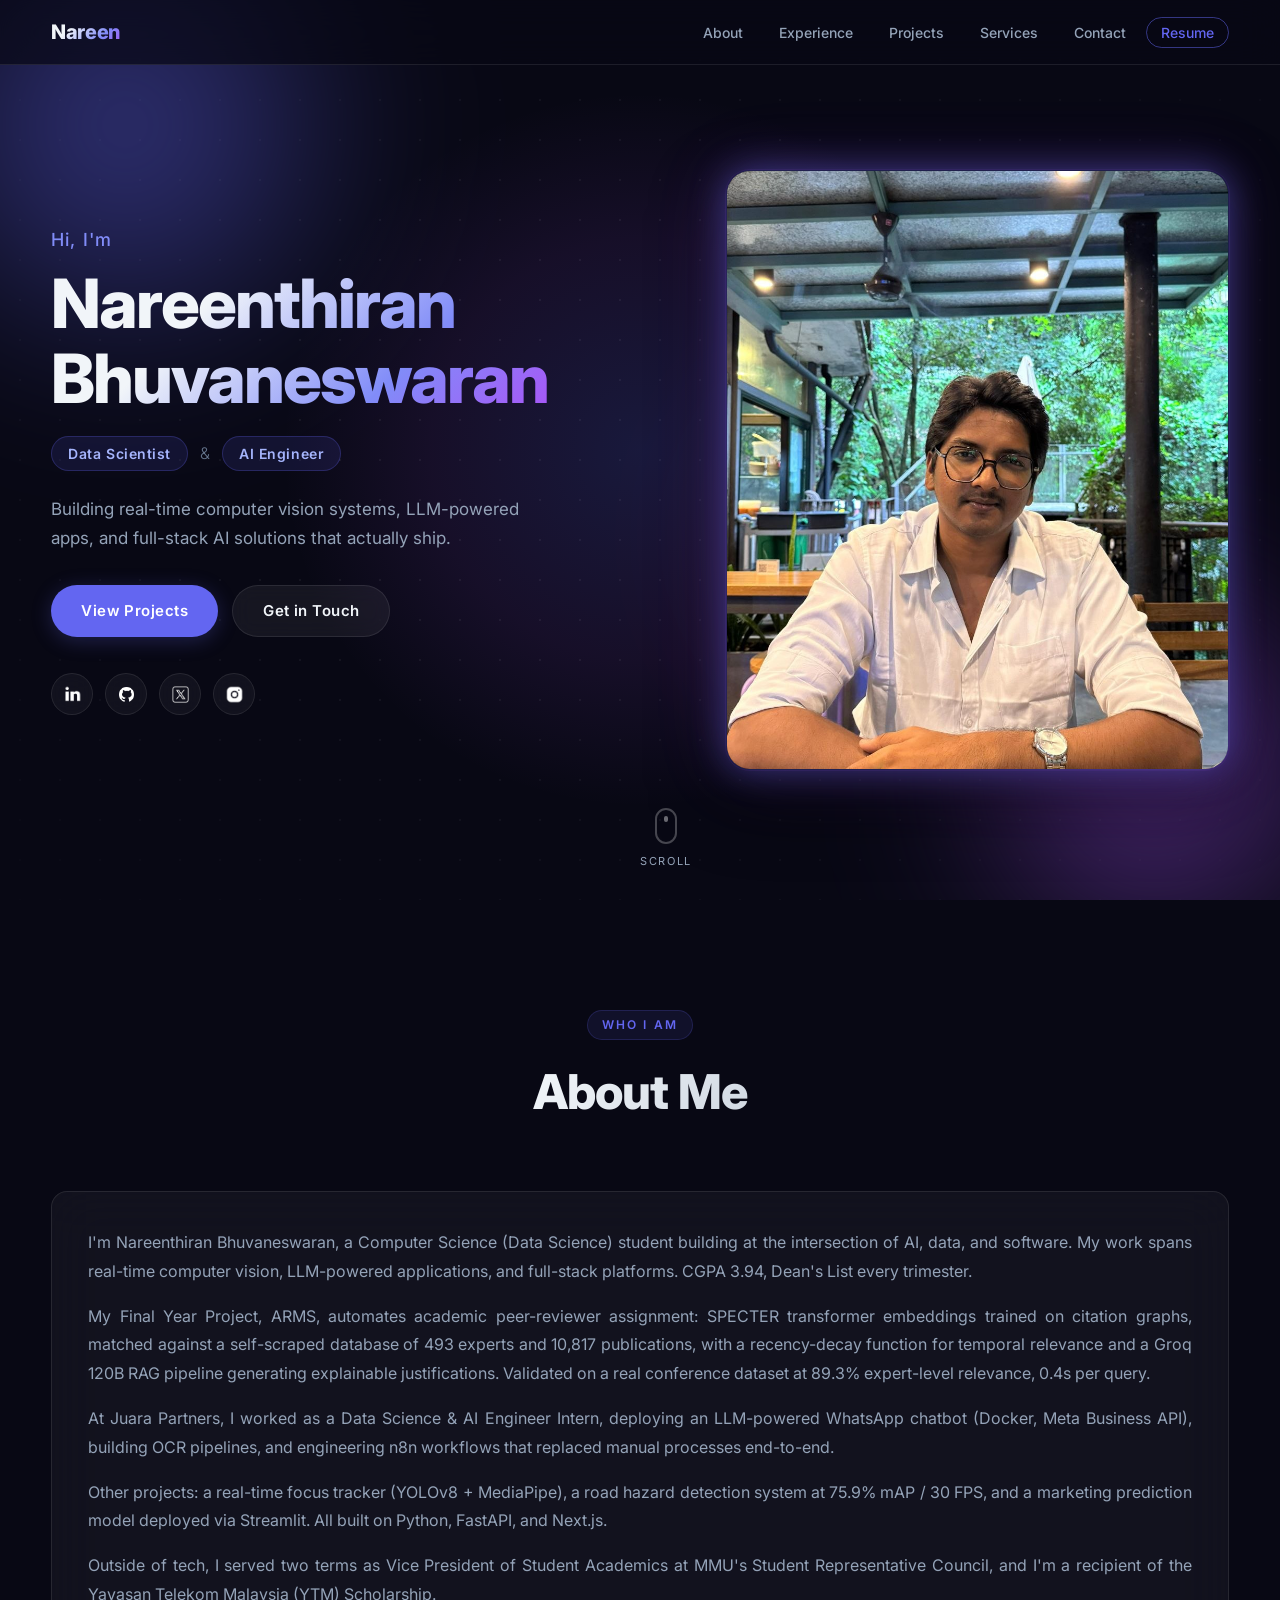
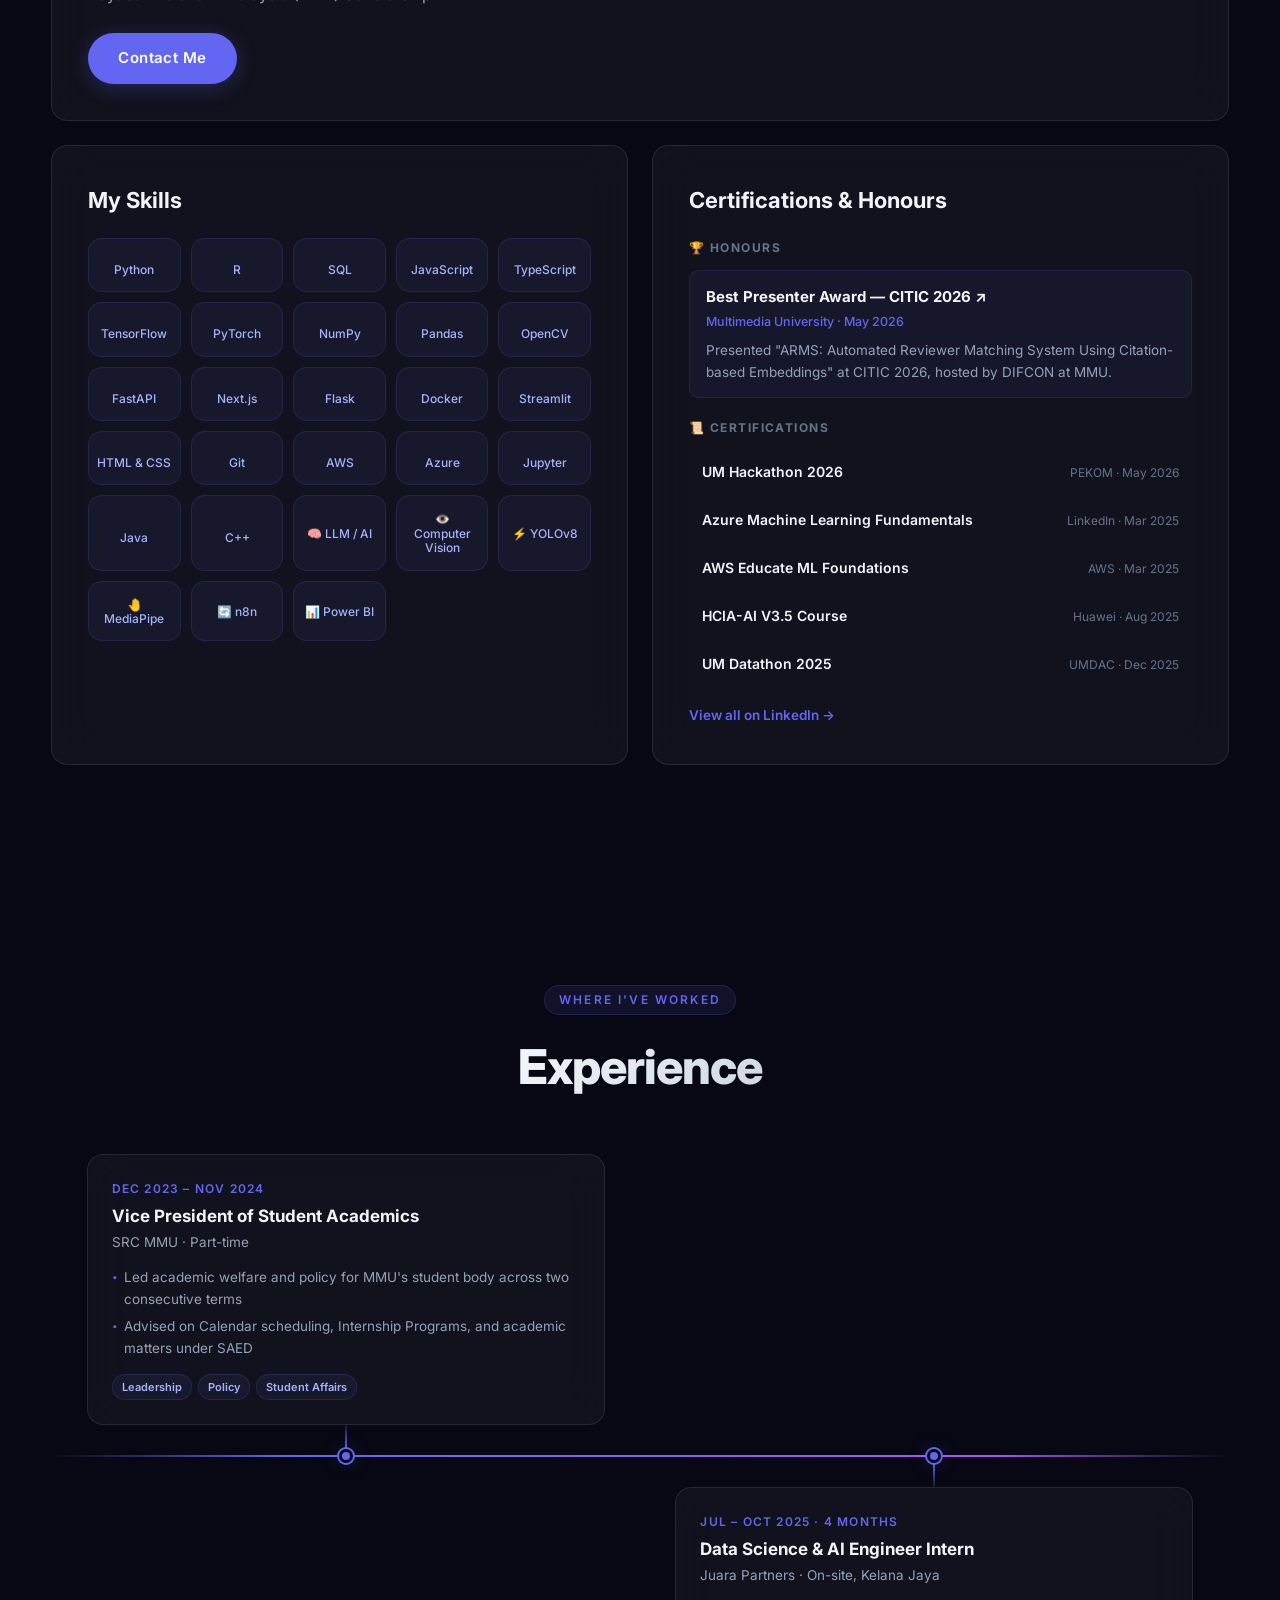
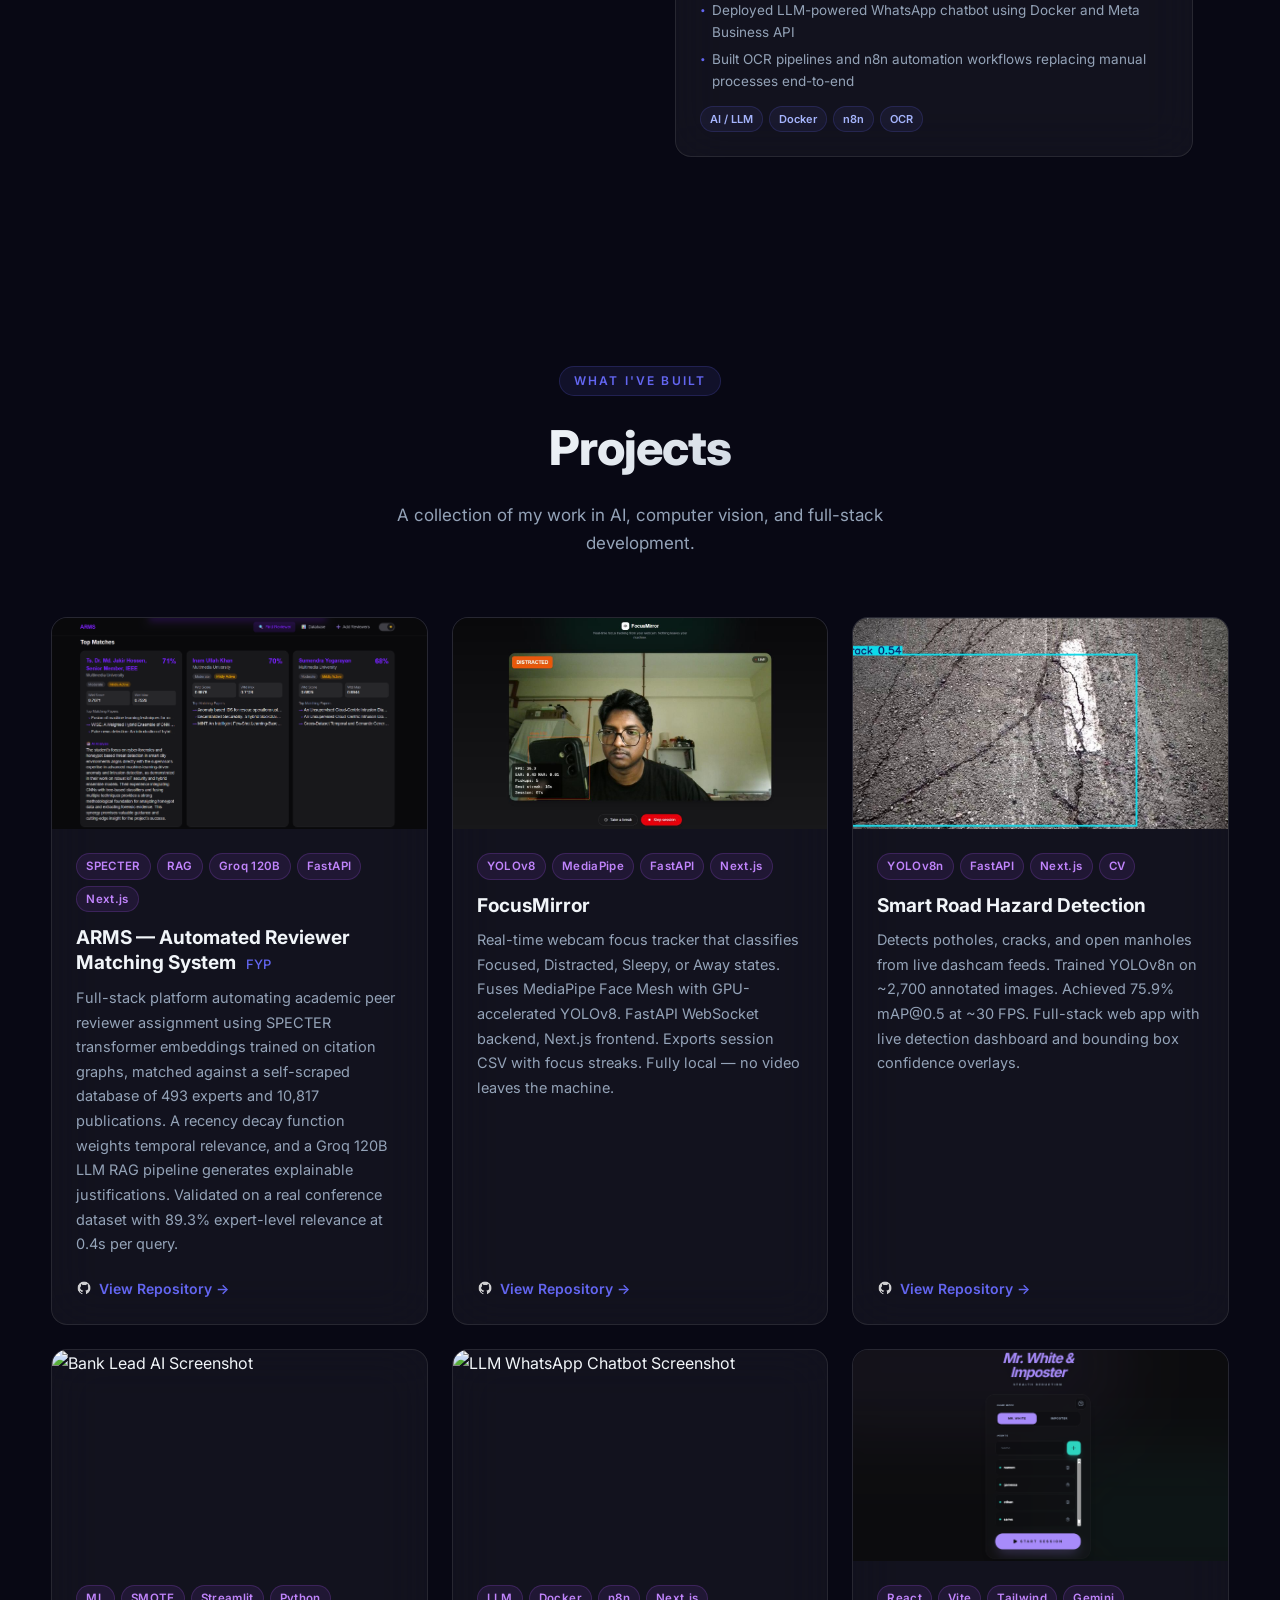
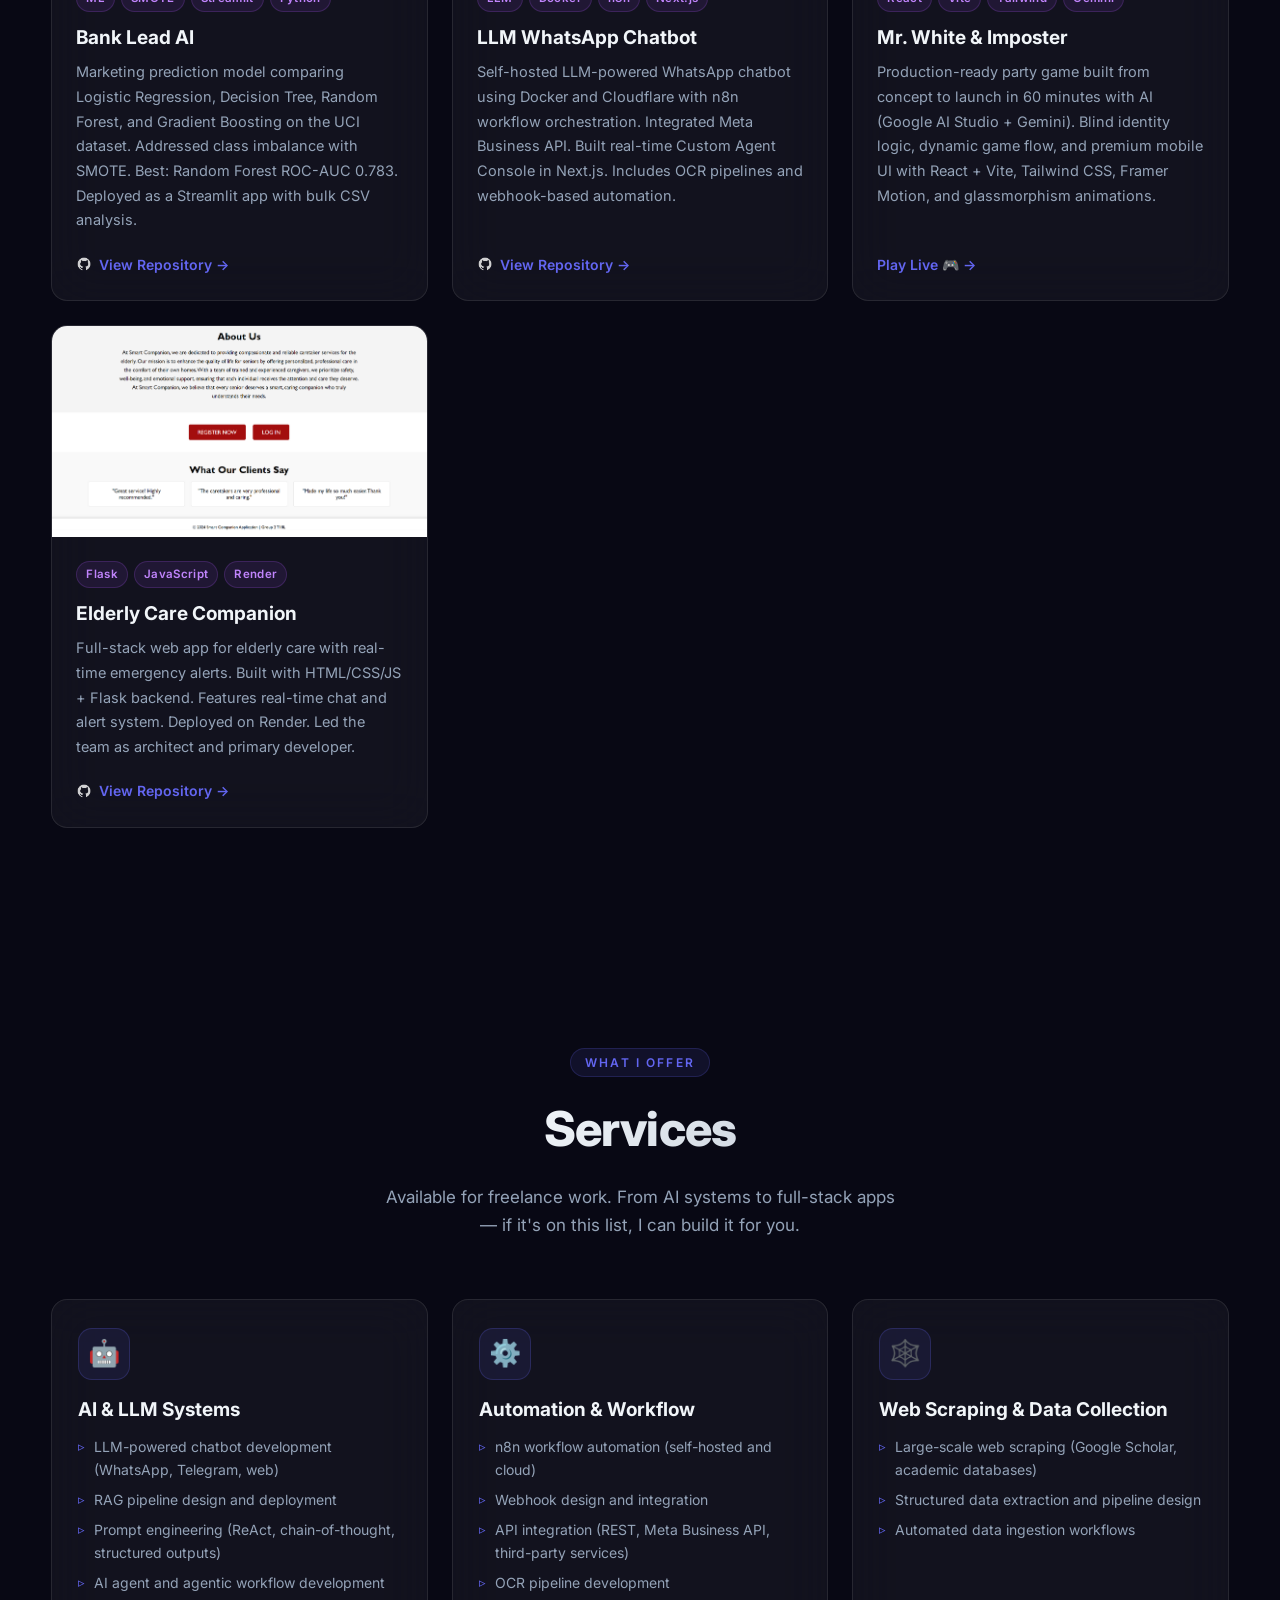
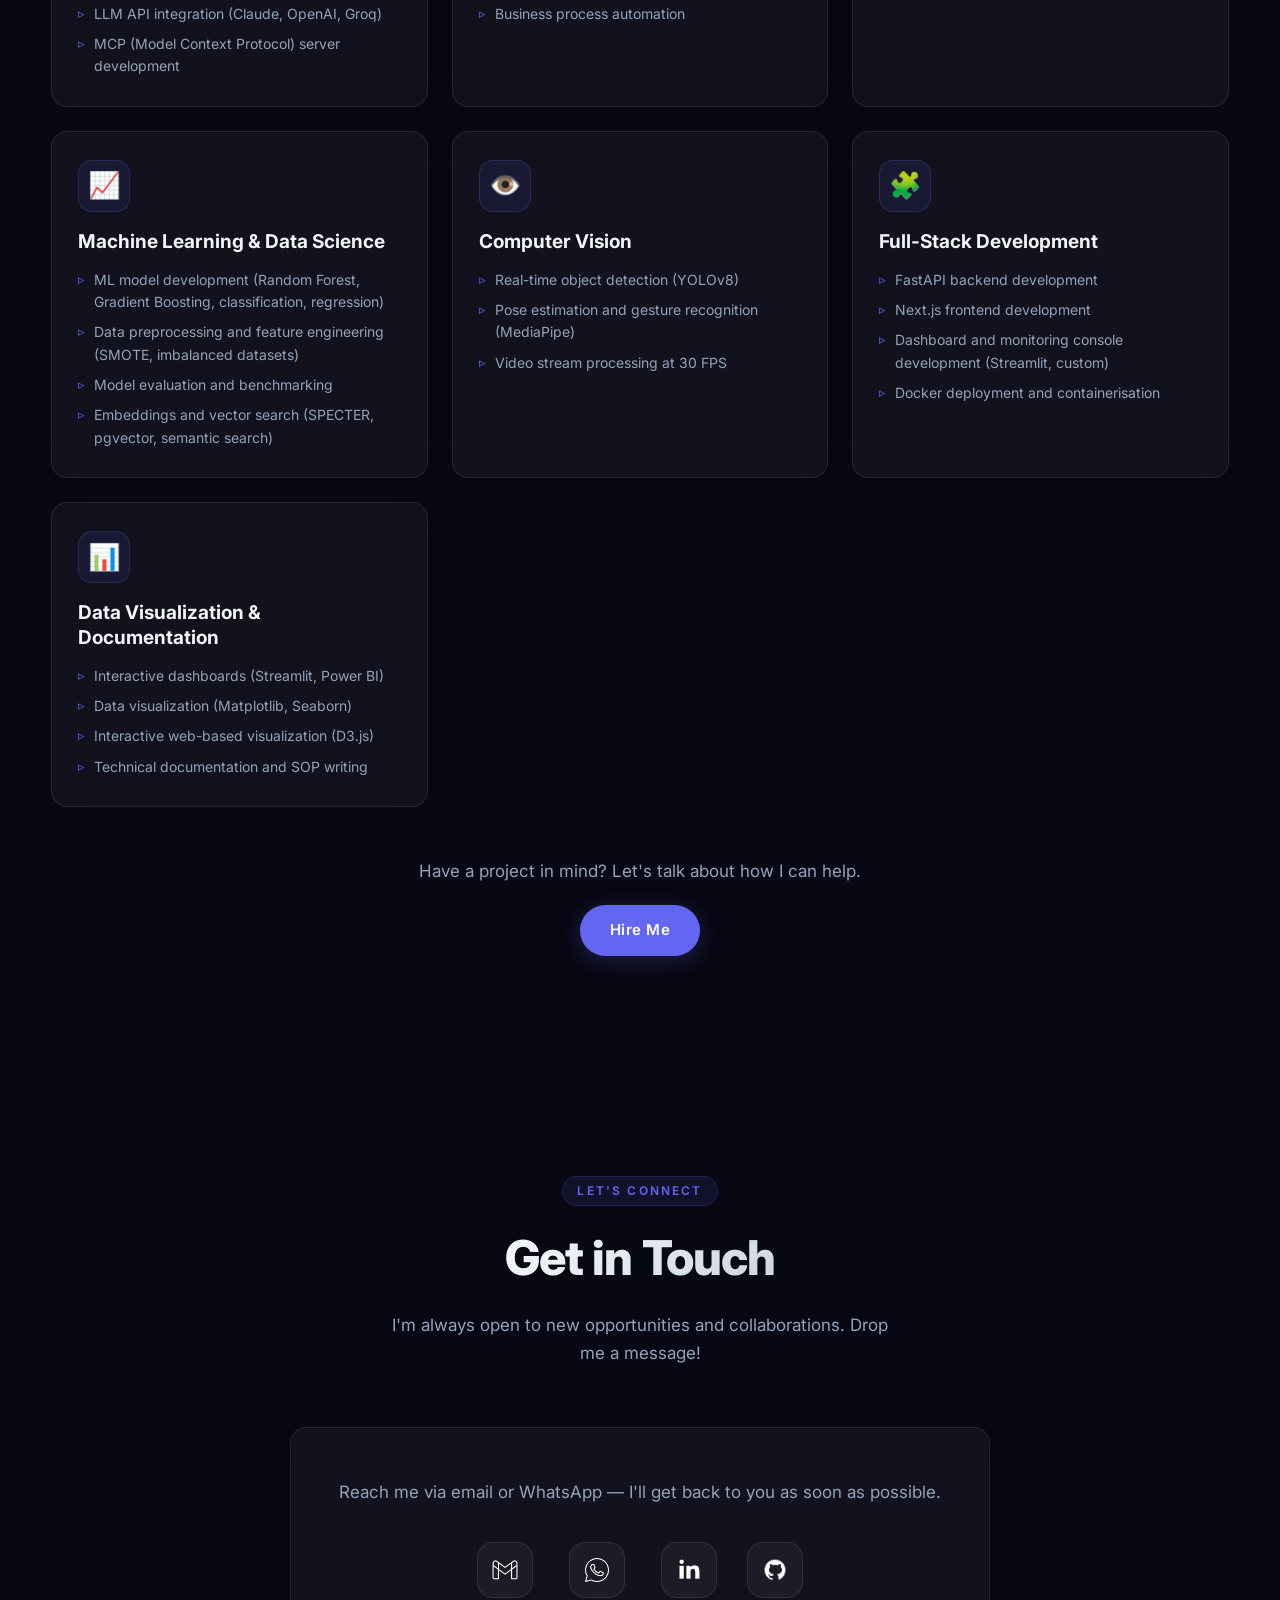
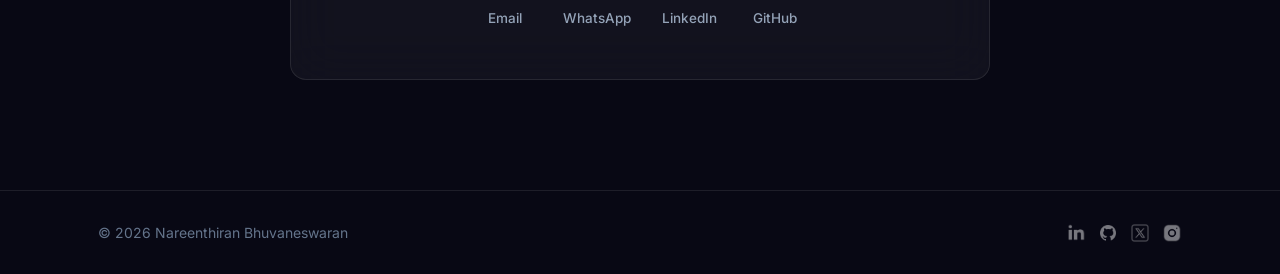
==== commit 9af9b87c: "Whatsaapp hire me button" ====
--- a/index.html
+++ b/index.html
@@ -24,6 +24,7 @@
           <li><a href="#about" class="nav__link">About</a></li>
           <li><a href="#experience" class="nav__link">Experience</a></li>
           <li><a href="#projects" class="nav__link">Projects</a></li>
+          <li><a href="#services" class="nav__link">Services</a></li>
           <li><a href="#contact" class="nav__link">Contact</a></li>
           <li><a href="./assets/Nareenthiran_Bhuvaneswaran_2026July.pdf" download class="nav__link nav__link--resume" target="blank">Resume</a></li>
         </ul>
@@ -37,6 +38,7 @@
         <a href="#about" class="nav__mobile-link">About</a>
         <a href="#experience" class="nav__mobile-link">Experience</a>
         <a href="#projects" class="nav__mobile-link">Projects</a>
+        <a href="#services" class="nav__mobile-link">Services</a>
         <a href="#contact" class="nav__mobile-link">Contact</a>
         <a href="./assets/Nareenthiran_Bhuvaneswaran_2026July.pdf" download class="nav__mobile-link nav__mobile-link--resume">Resume</a>
       </div>
@@ -396,7 +398,7 @@
             <div class="project-card__img-wrap">
               <img src="./assets/png/mrwhite.png" alt="Mr. White & Imposter Game Screenshot" class="project-card__img" loading="lazy" />
               <div class="project-card__overlay">
-                <a href="https://lnkd.in/g4m2q69C" target="_blank" class="btn btn--primary btn--sm">Play Live 🎮</a>
+                <a href="https://mr-imposter-ten.vercel.app/" target="_blank" class="btn btn--primary btn--sm">Play Live 🎮</a>
               </div>
             </div>
             <div class="project-card__body">
@@ -408,7 +410,7 @@
               </div>
               <h3 class="project-card__title">Mr. White &amp; Imposter</h3>
               <p class="project-card__desc">Production-ready party game built from concept to launch in 60 minutes with AI (Google AI Studio + Gemini). Blind identity logic, dynamic game flow, and premium mobile UI with React + Vite, Tailwind CSS, Framer Motion, and glassmorphism animations.</p>
-              <a href="https://lnkd.in/g4m2q69C" target="_blank" class="project-card__link">
+              <a href="https://mr-imposter-ten.vercel.app/" target="_blank" class="project-card__link">
                 Play Live 🎮 →
               </a>
             </div>
@@ -437,6 +439,110 @@
             </div>
           </div>
 
+        </div>
+      </div>
+    </section>
+
+    <!-- ===== SERVICES ===== -->
+    <section id="services" class="section">
+      <div class="container">
+        <div class="section__header">
+          <span class="section__label">What I Offer</span>
+          <h2 class="section__title">Services</h2>
+          <p class="section__sub">Available for freelance work. From AI systems to full-stack apps — if it's on this list, I can build it for you.</p>
+        </div>
+        <div class="services__grid">
+
+          <!-- AI & LLM Systems -->
+          <div class="glass-card service-card">
+            <div class="service-card__icon">🤖</div>
+            <h3 class="service-card__title">AI &amp; LLM Systems</h3>
+            <ul class="service-card__list">
+              <li>LLM-powered chatbot development (WhatsApp, Telegram, web)</li>
+              <li>RAG pipeline design and deployment</li>
+              <li>Prompt engineering (ReAct, chain-of-thought, structured outputs)</li>
+              <li>AI agent and agentic workflow development</li>
+              <li>LLM API integration (Claude, OpenAI, Groq)</li>
+              <li>MCP (Model Context Protocol) server development</li>
+            </ul>
+          </div>
+
+          <!-- Automation & Workflow -->
+          <div class="glass-card service-card">
+            <div class="service-card__icon">⚙️</div>
+            <h3 class="service-card__title">Automation &amp; Workflow</h3>
+            <ul class="service-card__list">
+              <li>n8n workflow automation (self-hosted and cloud)</li>
+              <li>Webhook design and integration</li>
+              <li>API integration (REST, Meta Business API, third-party services)</li>
+              <li>OCR pipeline development</li>
+              <li>Business process automation</li>
+            </ul>
+          </div>
+
+          <!-- Web Scraping & Data Collection -->
+          <div class="glass-card service-card">
+            <div class="service-card__icon">🕸️</div>
+            <h3 class="service-card__title">Web Scraping &amp; Data Collection</h3>
+            <ul class="service-card__list">
+              <li>Large-scale web scraping (Google Scholar, academic databases)</li>
+              <li>Structured data extraction and pipeline design</li>
+              <li>Automated data ingestion workflows</li>
+            </ul>
+          </div>
+
+          <!-- Machine Learning & Data Science -->
+          <div class="glass-card service-card">
+            <div class="service-card__icon">📈</div>
+            <h3 class="service-card__title">Machine Learning &amp; Data Science</h3>
+            <ul class="service-card__list">
+              <li>ML model development (Random Forest, Gradient Boosting, classification, regression)</li>
+              <li>Data preprocessing and feature engineering (SMOTE, imbalanced datasets)</li>
+              <li>Model evaluation and benchmarking</li>
+              <li>Embeddings and vector search (SPECTER, pgvector, semantic search)</li>
+            </ul>
+          </div>
+
+          <!-- Computer Vision -->
+          <div class="glass-card service-card">
+            <div class="service-card__icon">👁️</div>
+            <h3 class="service-card__title">Computer Vision</h3>
+            <ul class="service-card__list">
+              <li>Real-time object detection (YOLOv8)</li>
+              <li>Pose estimation and gesture recognition (MediaPipe)</li>
+              <li>Video stream processing at 30 FPS</li>
+            </ul>
+          </div>
+
+          <!-- Full-Stack Development -->
+          <div class="glass-card service-card">
+            <div class="service-card__icon">🧩</div>
+            <h3 class="service-card__title">Full-Stack Development</h3>
+            <ul class="service-card__list">
+              <li>FastAPI backend development</li>
+              <li>Next.js frontend development</li>
+              <li>Dashboard and monitoring console development (Streamlit, custom)</li>
+              <li>Docker deployment and containerisation</li>
+            </ul>
+          </div>
+
+          <!-- Data Visualization & Documentation -->
+          <div class="glass-card service-card">
+            <div class="service-card__icon">📊</div>
+            <h3 class="service-card__title">Data Visualization &amp; Documentation</h3>
+            <ul class="service-card__list">
+              <li>Interactive dashboards (Streamlit, Power BI)</li>
+              <li>Data visualization (Matplotlib, Seaborn)</li>
+              <li>Interactive web-based visualization (D3.js)</li>
+              <li>Technical documentation and SOP writing</li>
+            </ul>
+          </div>
+
+        </div>
+
+        <div class="services__cta">
+          <p>Have a project in mind? Let's talk about how I can help.</p>
+          <a href="https://wa.me/60167459771?text=Hi%20Nareen%2C%20I%27m%20interested%20in%20your%20freelance%20service%2C%20can%20we%20discuss%20about%20it%3F" target="_blank" class="btn btn--primary">Hire Me</a>
         </div>
       </div>
     </section>
--- a/css/style.css
+++ b/css/style.css
@@ -1153,6 +1153,84 @@
 .certs__view-all:hover { color: #818cf8; }
 
 /* ================================================================
+   SERVICES
+   ================================================================ */
+
+.services__grid {
+  display: grid;
+  grid-template-columns: repeat(3, 1fr);
+  gap: 2.4rem;
+}
+@media (max-width: 75em)  { .services__grid { grid-template-columns: repeat(2, 1fr); } }
+@media (max-width: 48em)  { .services__grid { grid-template-columns: repeat(2, 1fr); } }
+@media (max-width: 37.5em){ .services__grid { grid-template-columns: 1fr; } }
+
+.service-card {
+  padding: 2.8rem 2.6rem;
+  display: flex;
+  flex-direction: column;
+}
+.service-card:hover {
+  transform: translateY(-6px);
+  border-color: rgba(99,102,241,0.35);
+  box-shadow: 0 20px 60px rgba(0,0,0,0.35), 0 0 50px rgba(99,102,241,0.08);
+}
+
+.service-card__icon {
+  width: 5.2rem;
+  height: 5.2rem;
+  display: flex;
+  align-items: center;
+  justify-content: center;
+  font-size: 2.6rem;
+  background: rgba(99,102,241,0.1);
+  border: 1px solid rgba(99,102,241,0.22);
+  border-radius: 1.4rem;
+  margin-bottom: 1.8rem;
+}
+
+.service-card__title {
+  font-size: 1.9rem;
+  font-weight: 700;
+  color: var(--text);
+  line-height: 1.3;
+  margin-bottom: 1.4rem;
+}
+
+.service-card__list {
+  display: flex;
+  flex-direction: column;
+  gap: 0.8rem;
+}
+
+.service-card__list li {
+  font-size: 1.4rem;
+  color: var(--text-muted);
+  line-height: 1.6;
+  padding-left: 1.6rem;
+  position: relative;
+}
+
+.service-card__list li::before {
+  content: '▹';
+  position: absolute;
+  left: 0;
+  color: var(--accent);
+  font-size: 1.3rem;
+}
+
+.services__cta {
+  margin-top: 5rem;
+  text-align: center;
+}
+
+.services__cta p {
+  font-size: 1.7rem;
+  color: var(--text-muted);
+  margin-bottom: 2rem;
+}
+
+/* ================================================================
    RESPONSIVE — COMPREHENSIVE
    ================================================================ */
 
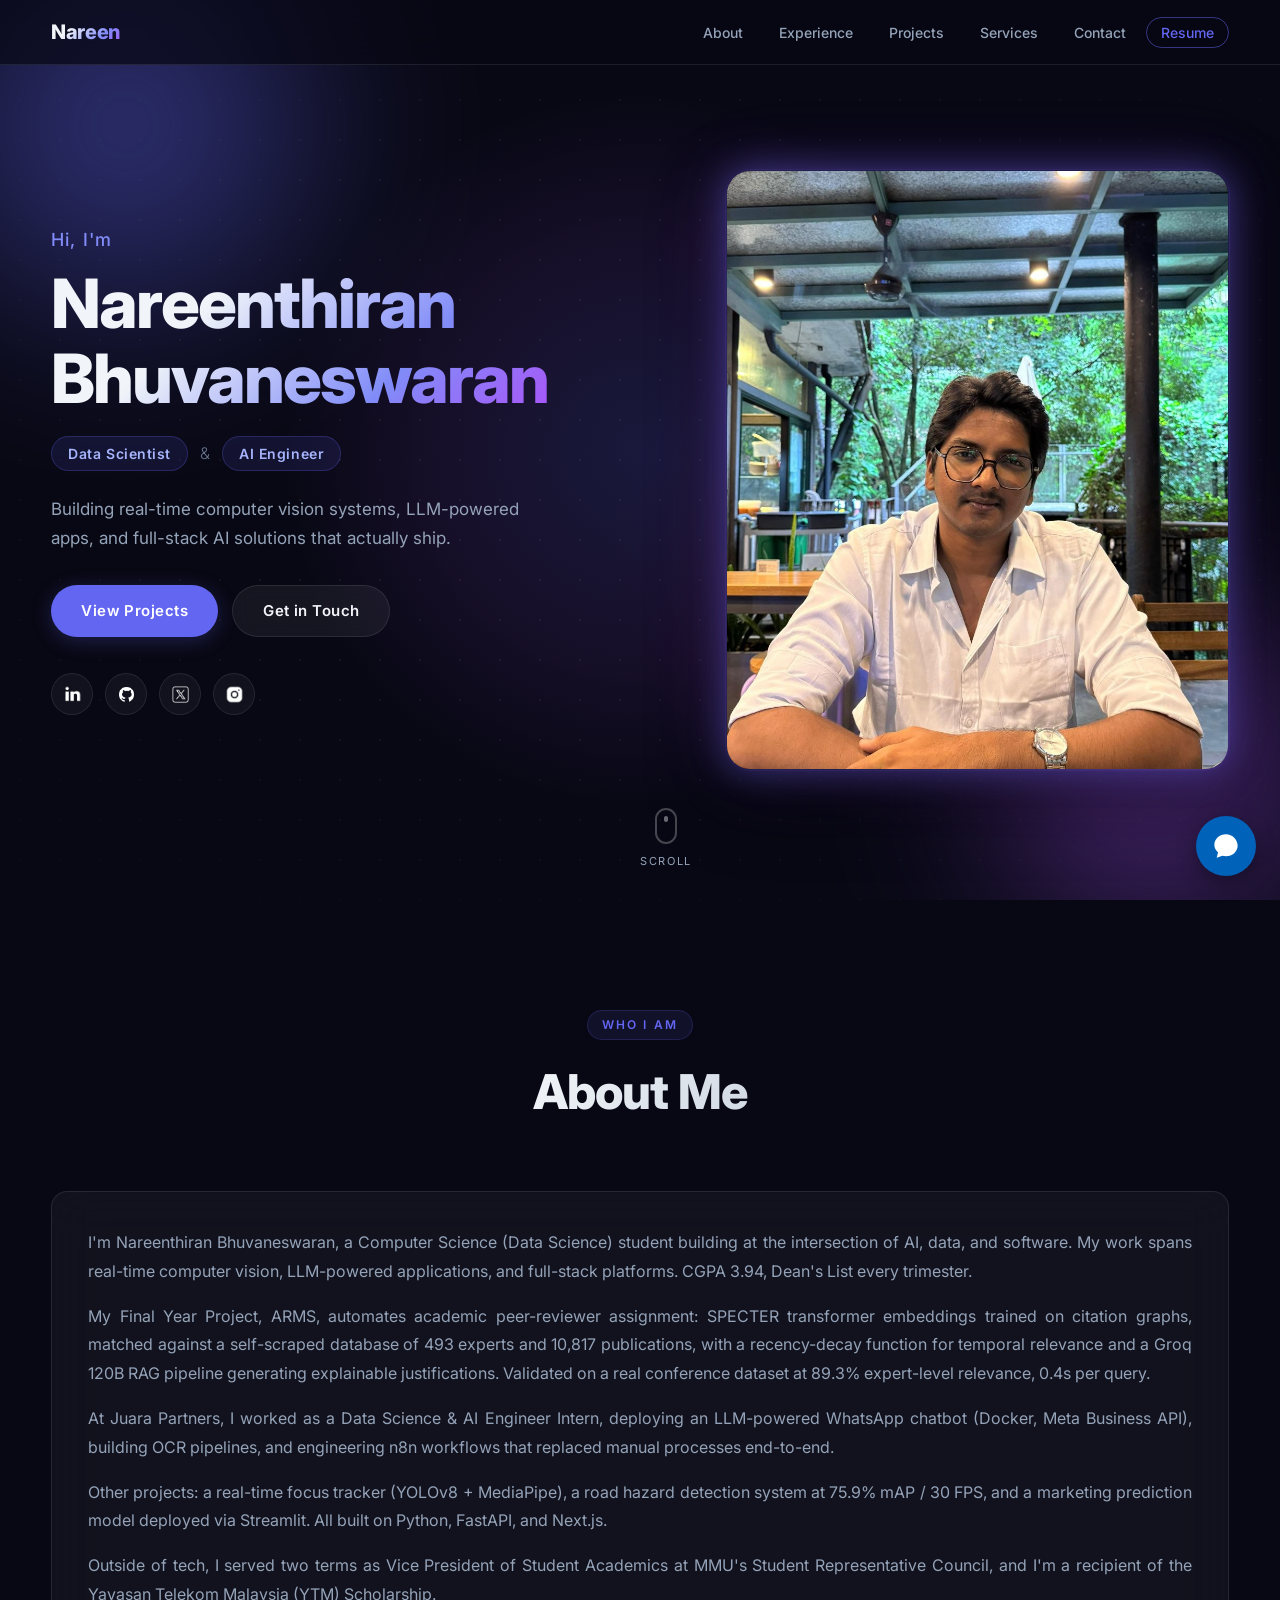
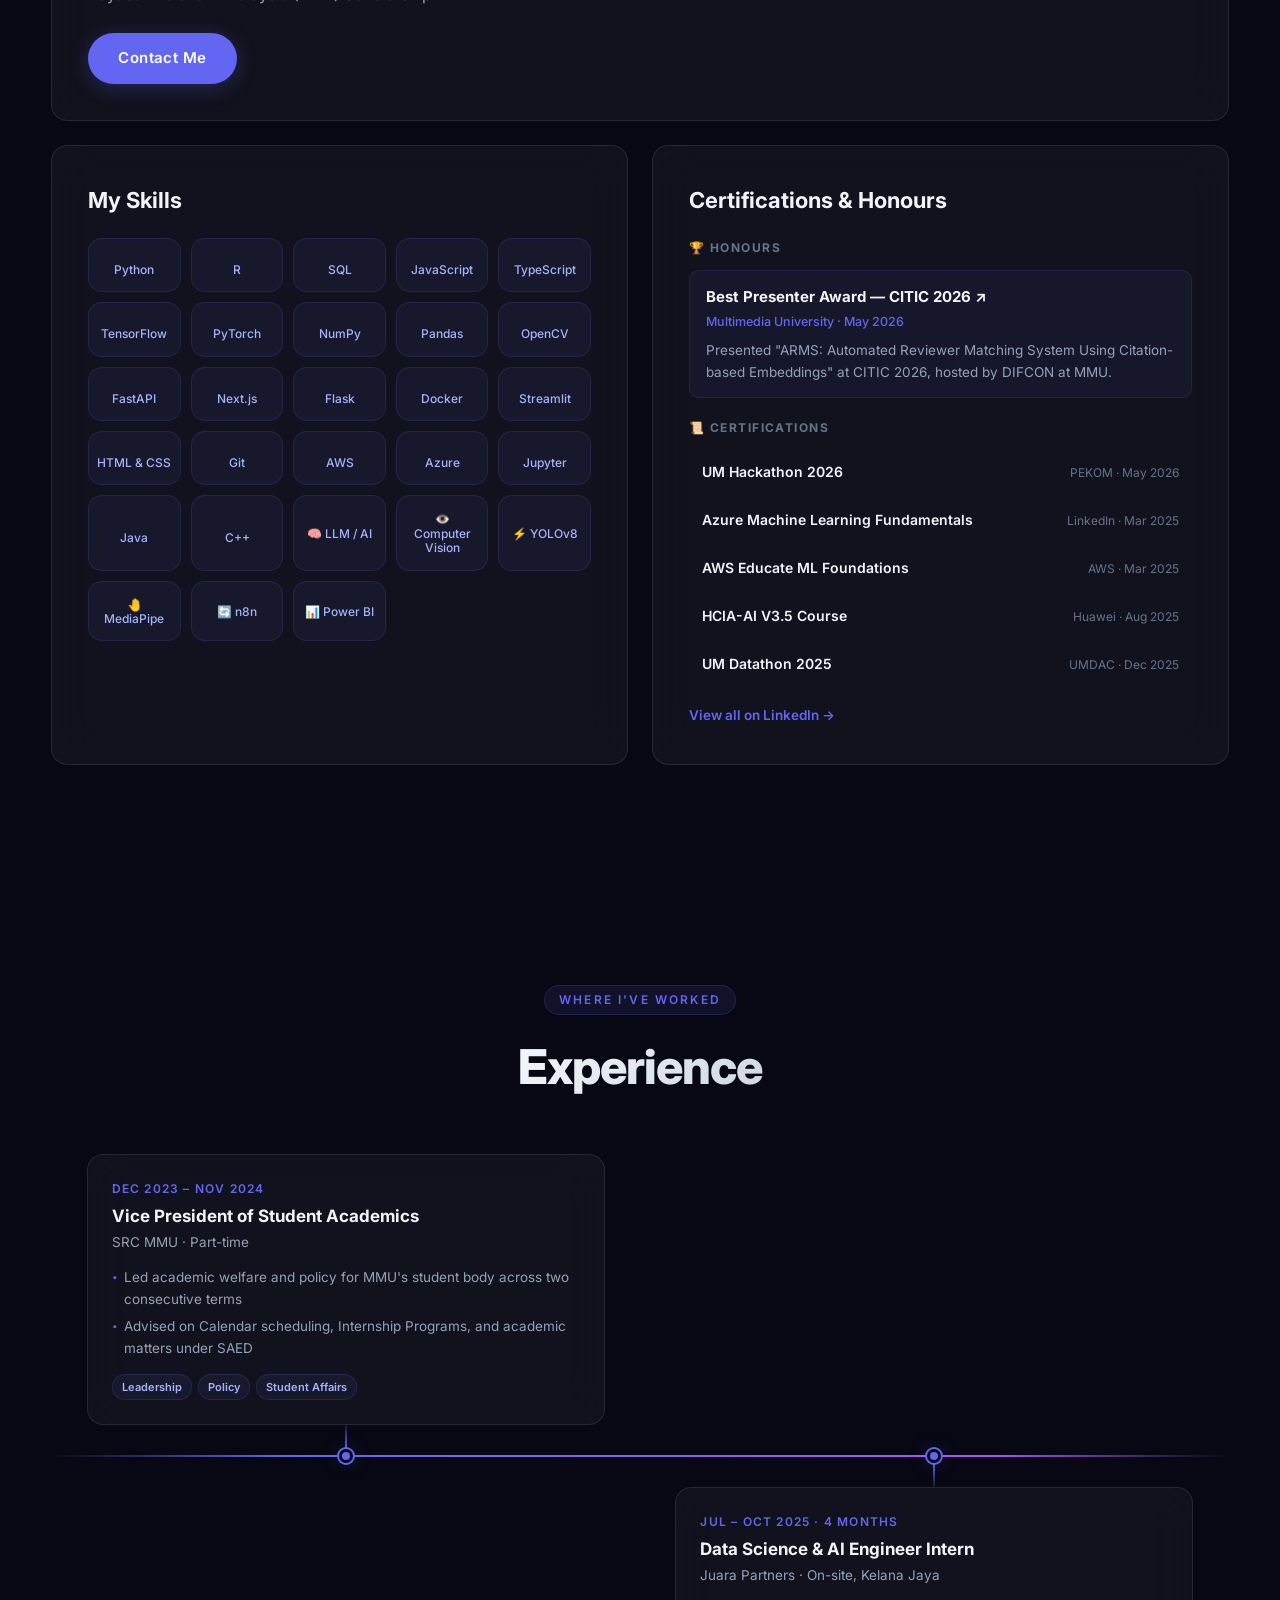
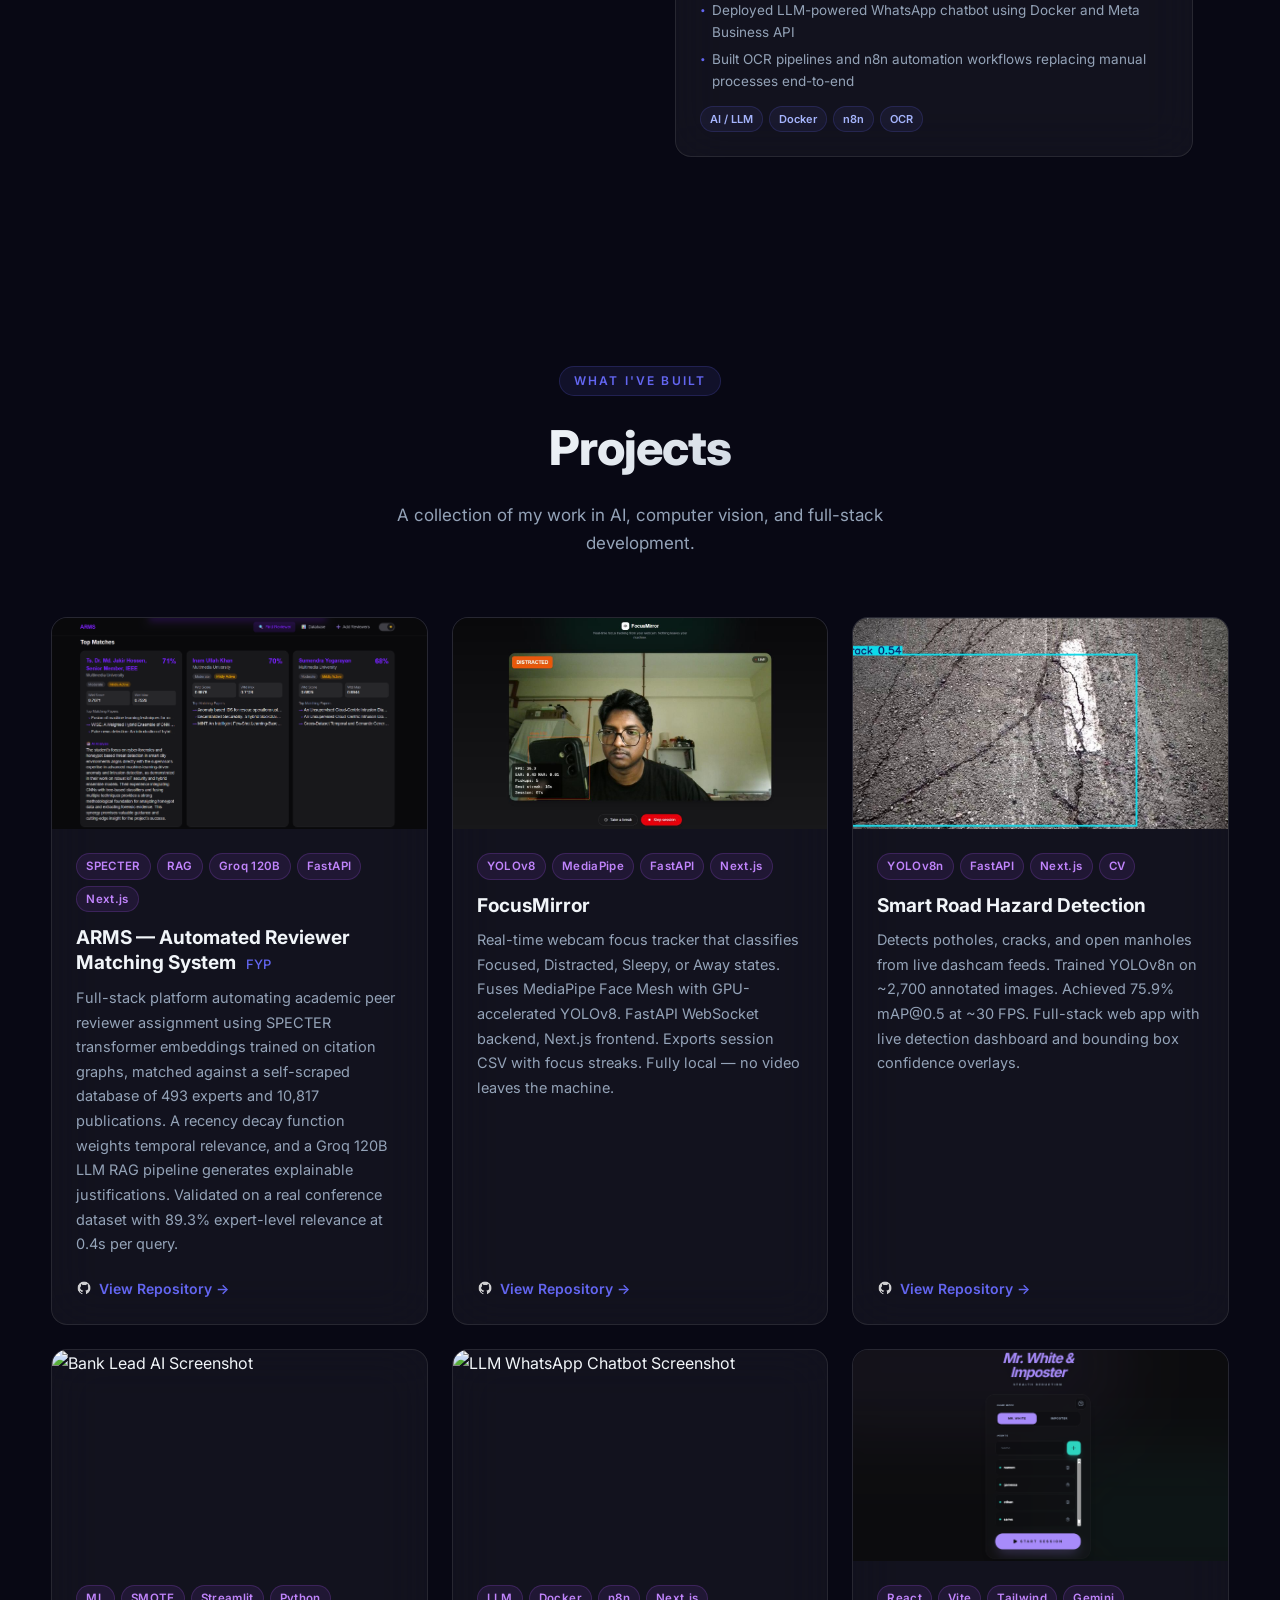
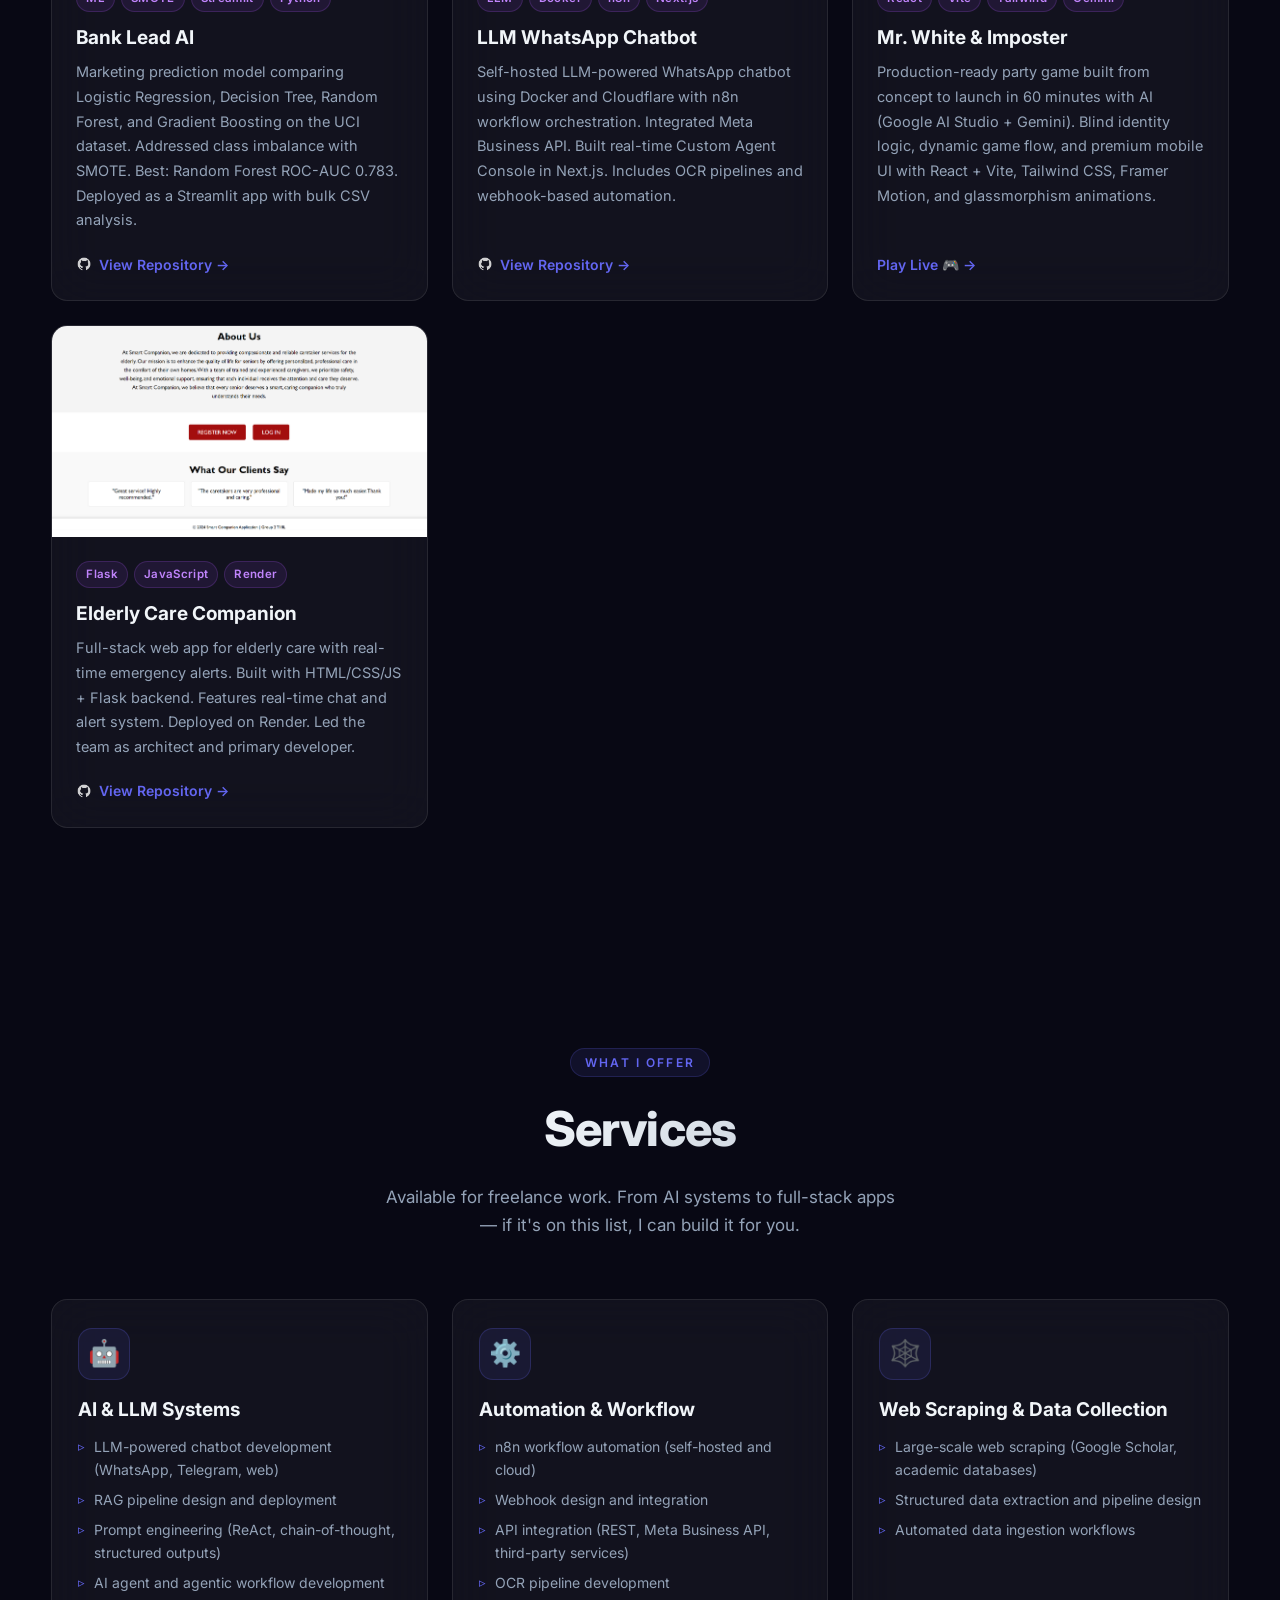
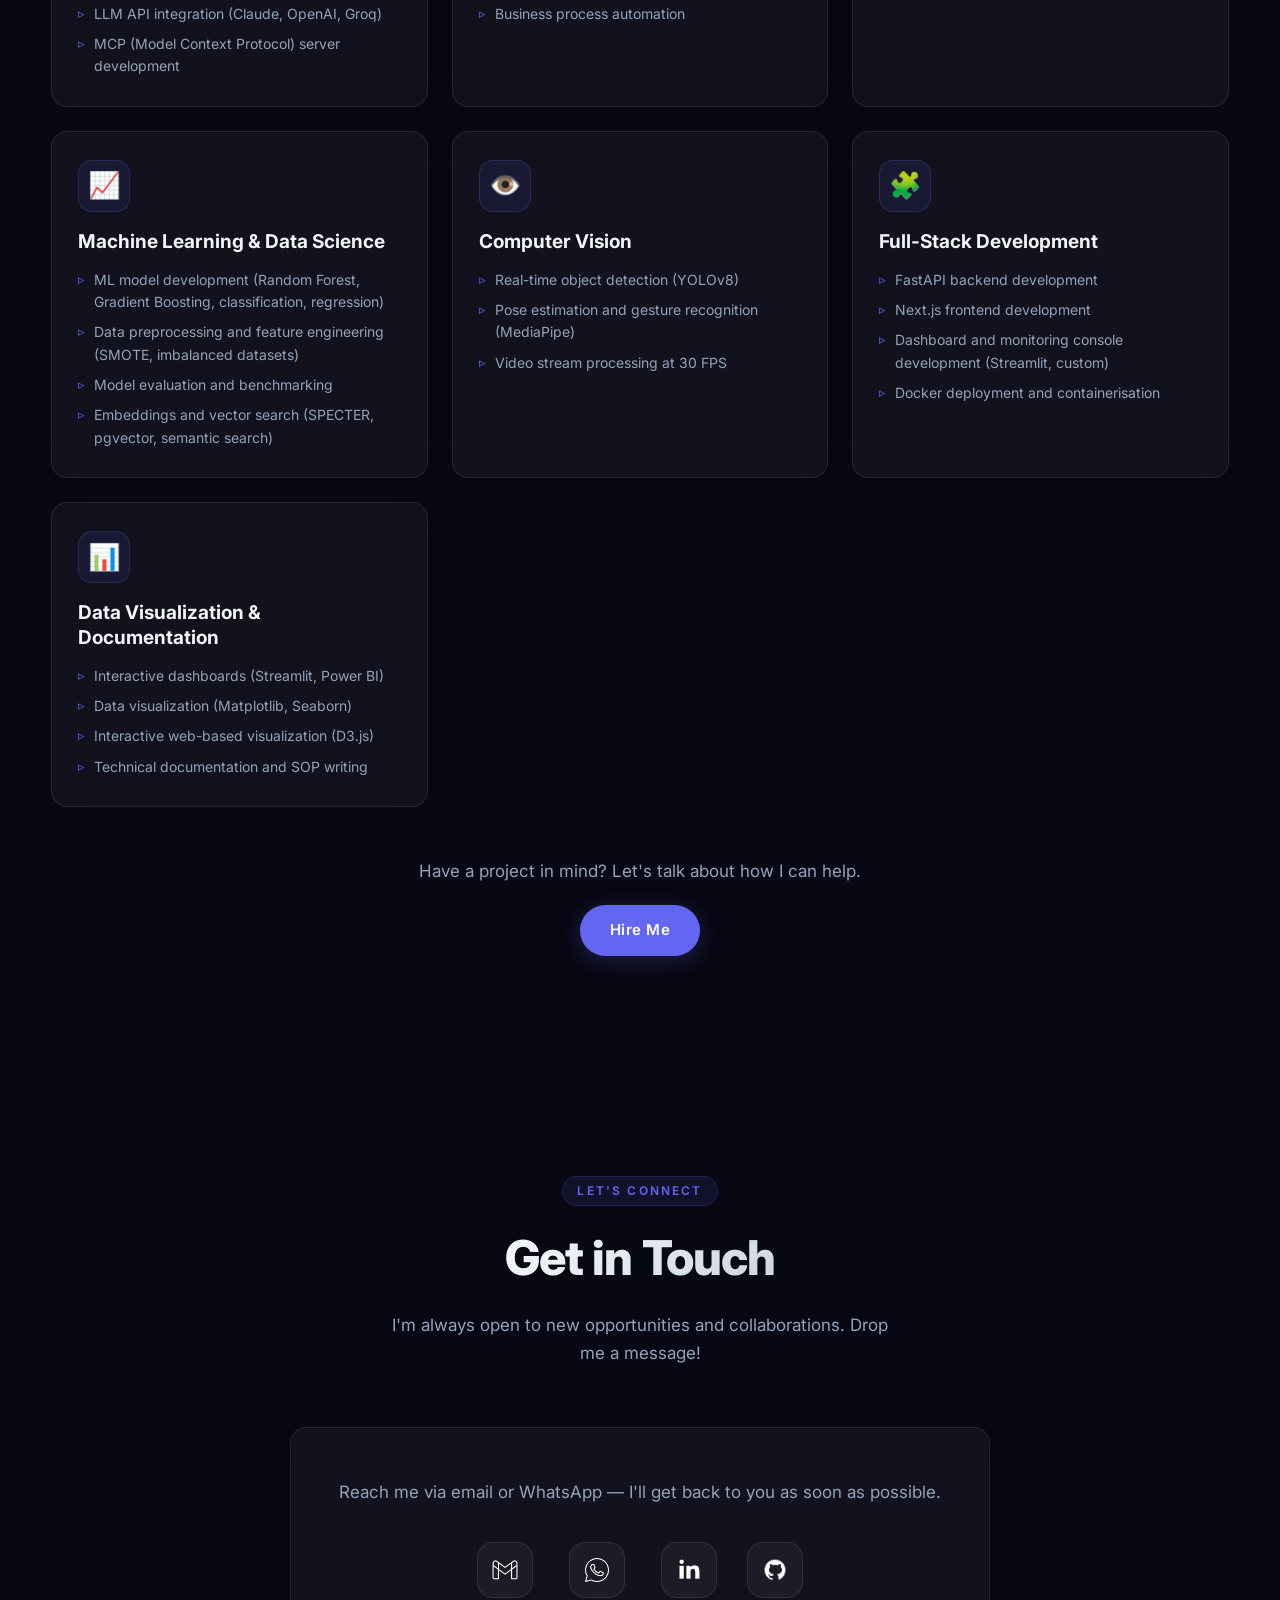
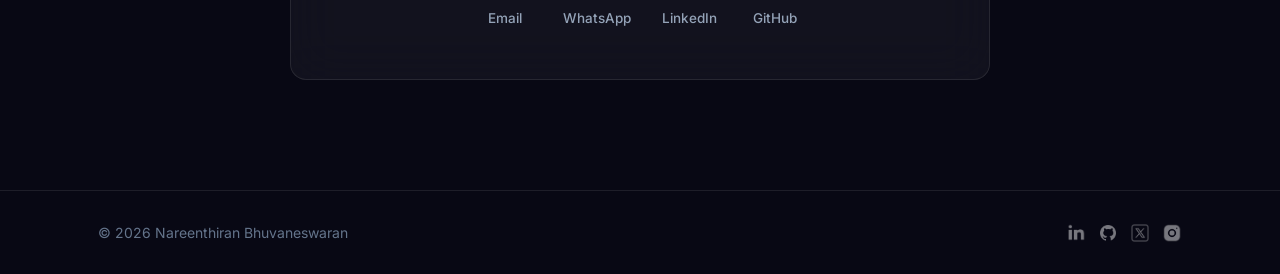
==== commit f0983c27: "Chatwidget" ====
--- a/index.html
+++ b/index.html
@@ -611,5 +611,6 @@
     </footer>
 
     <script src="./index.js"></script>
+    <script src="./chat-widget.js" defer></script>
   </body>
 </html>
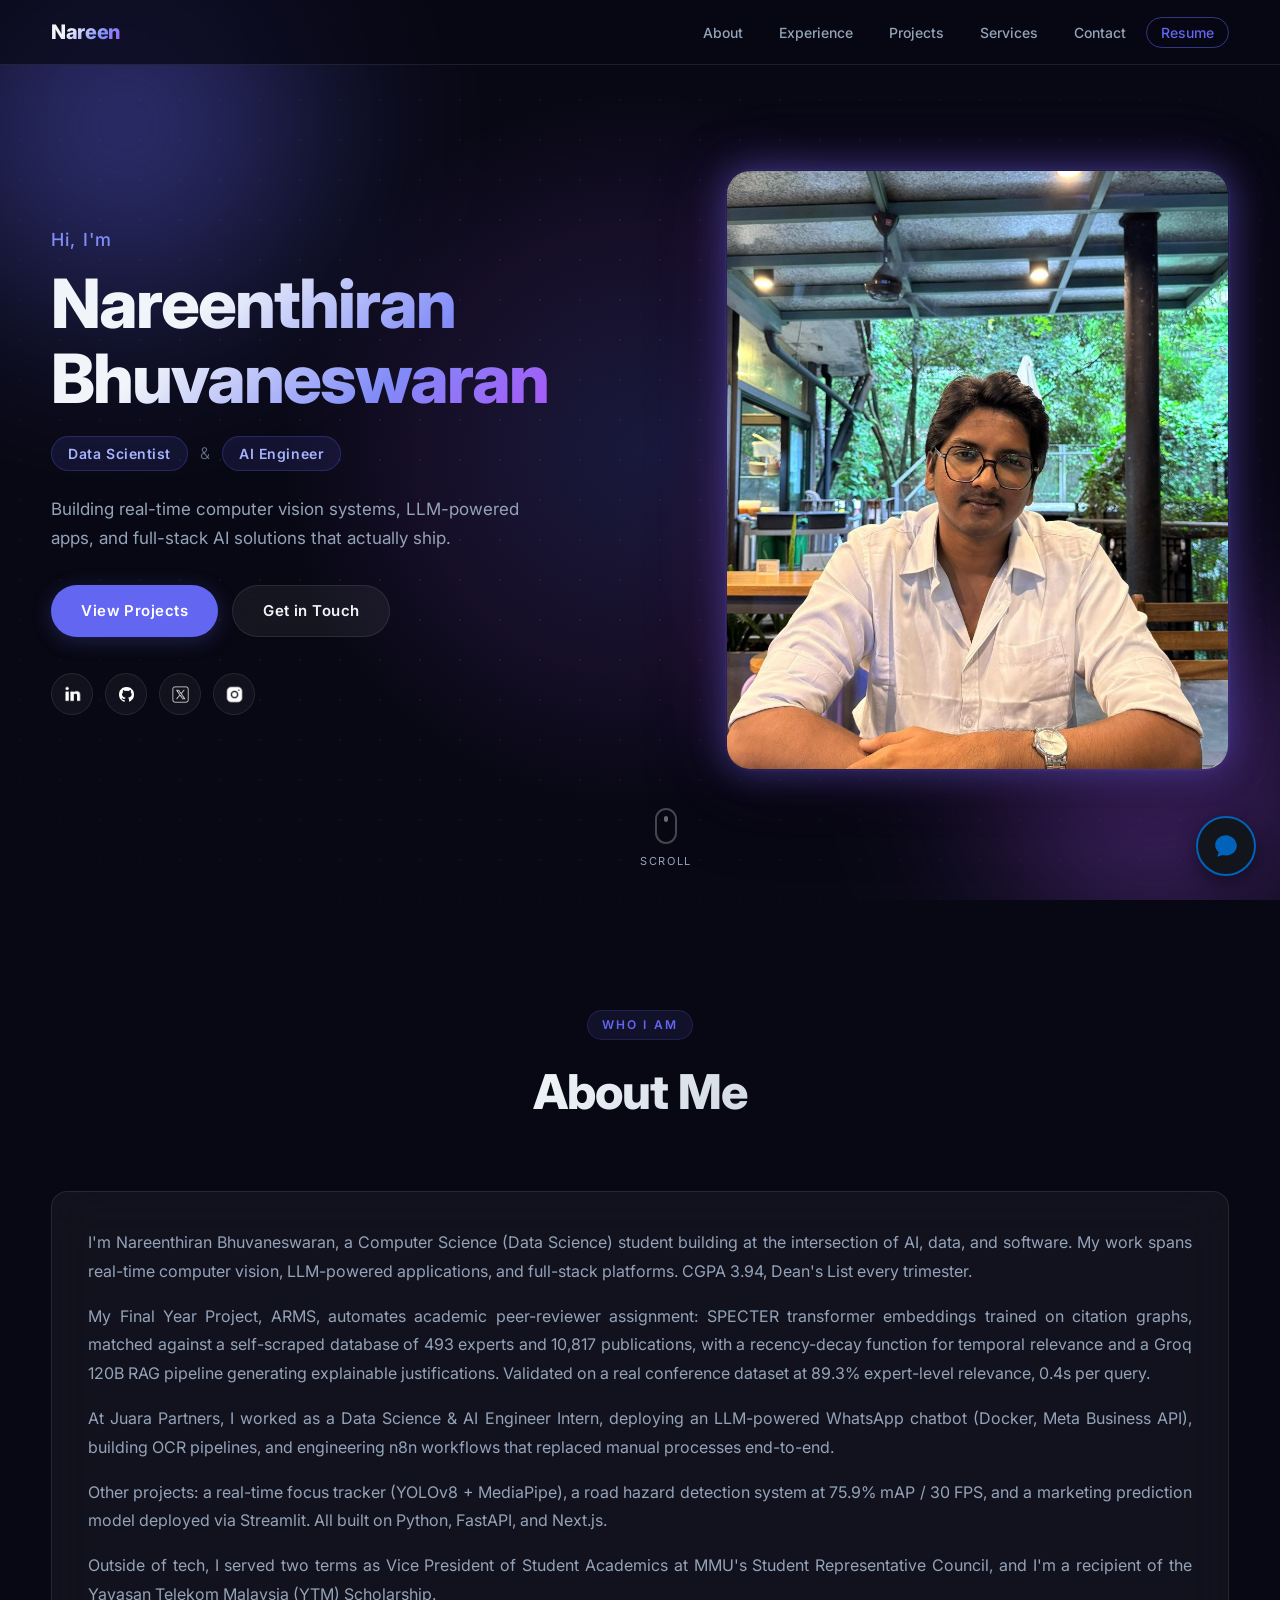
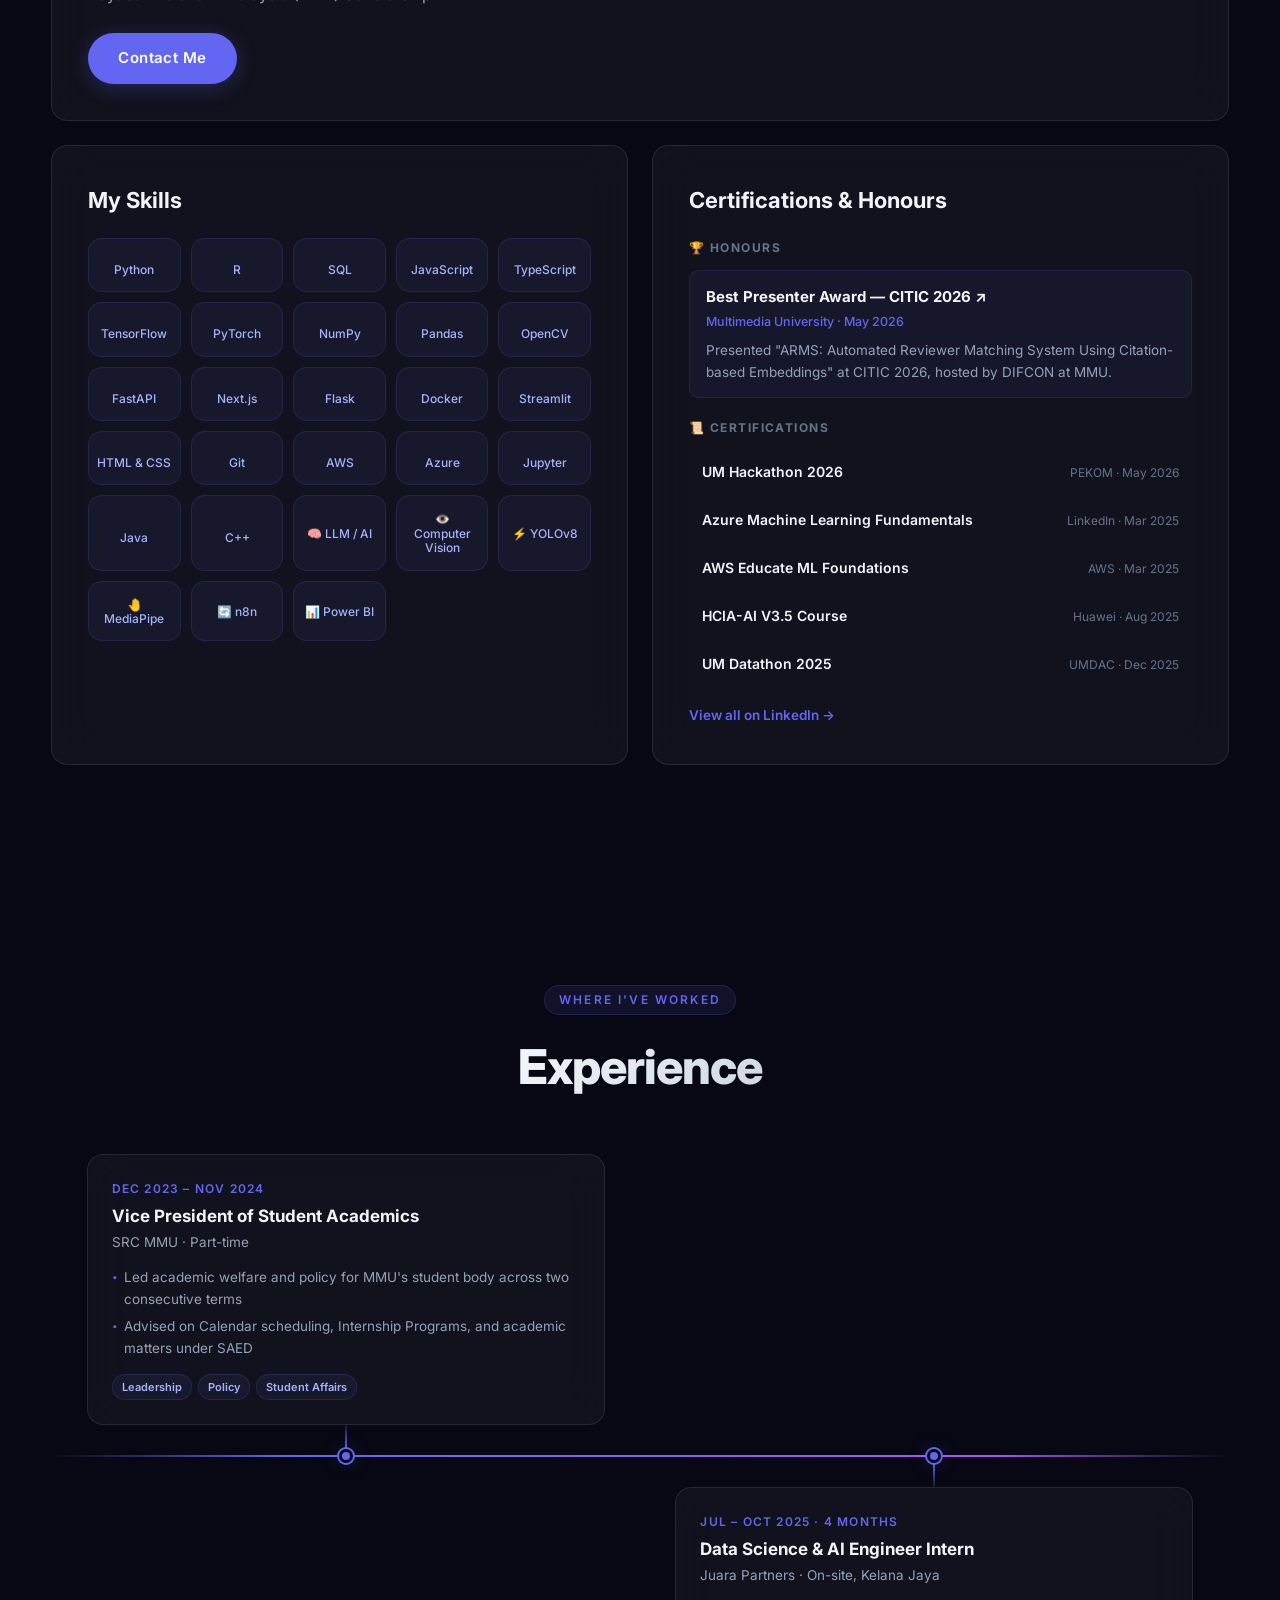
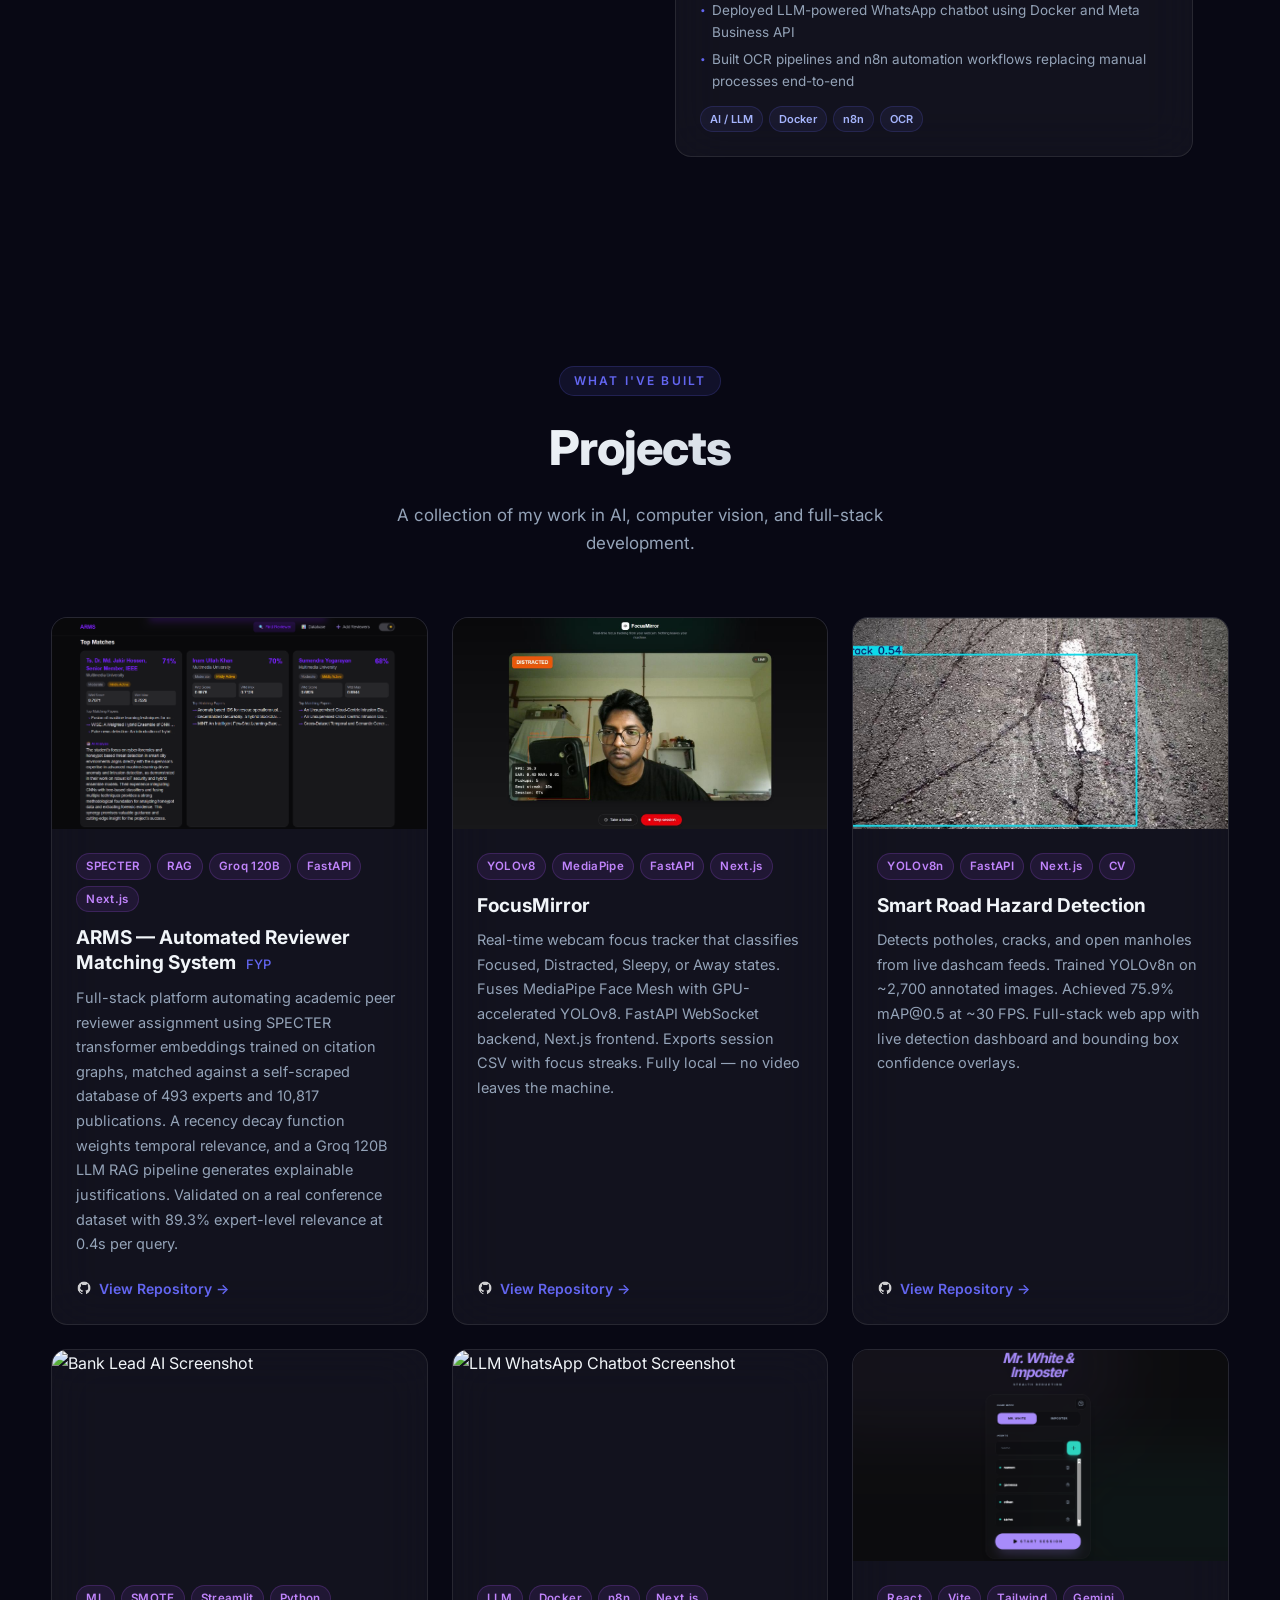
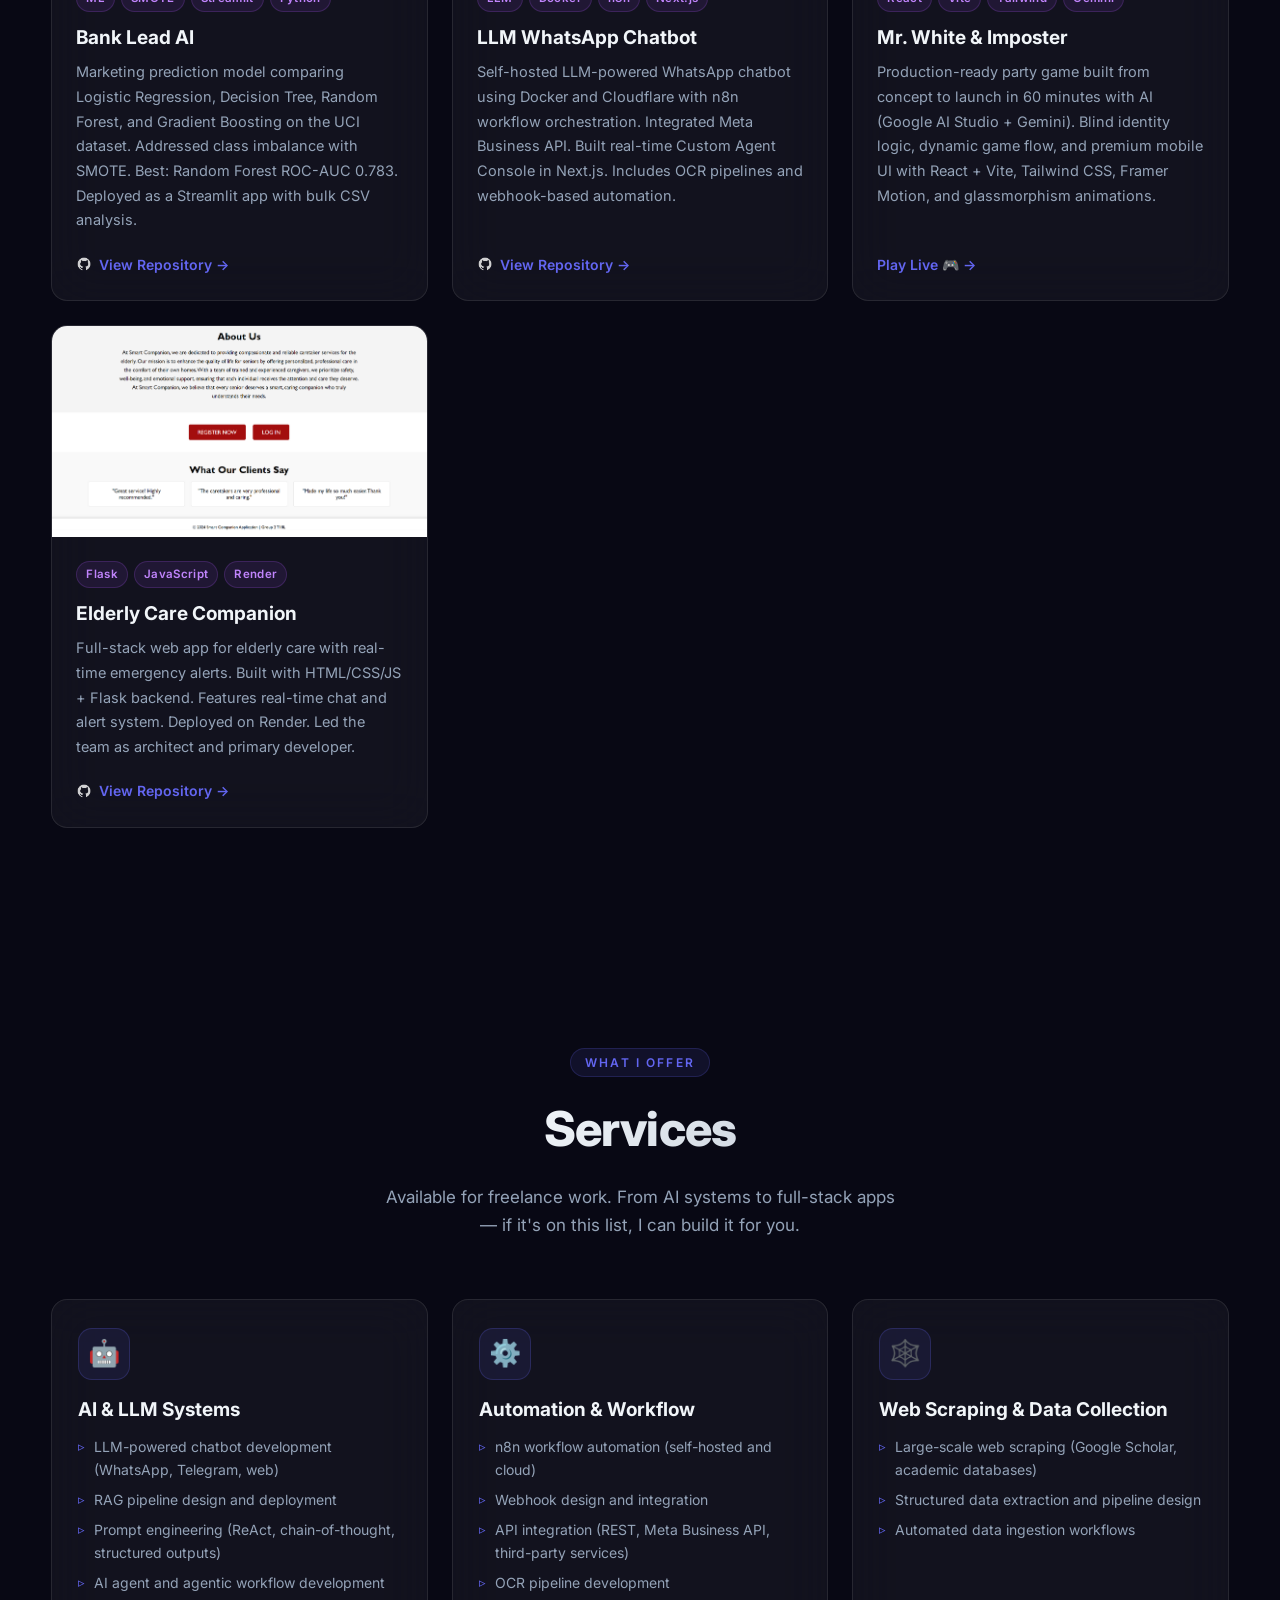
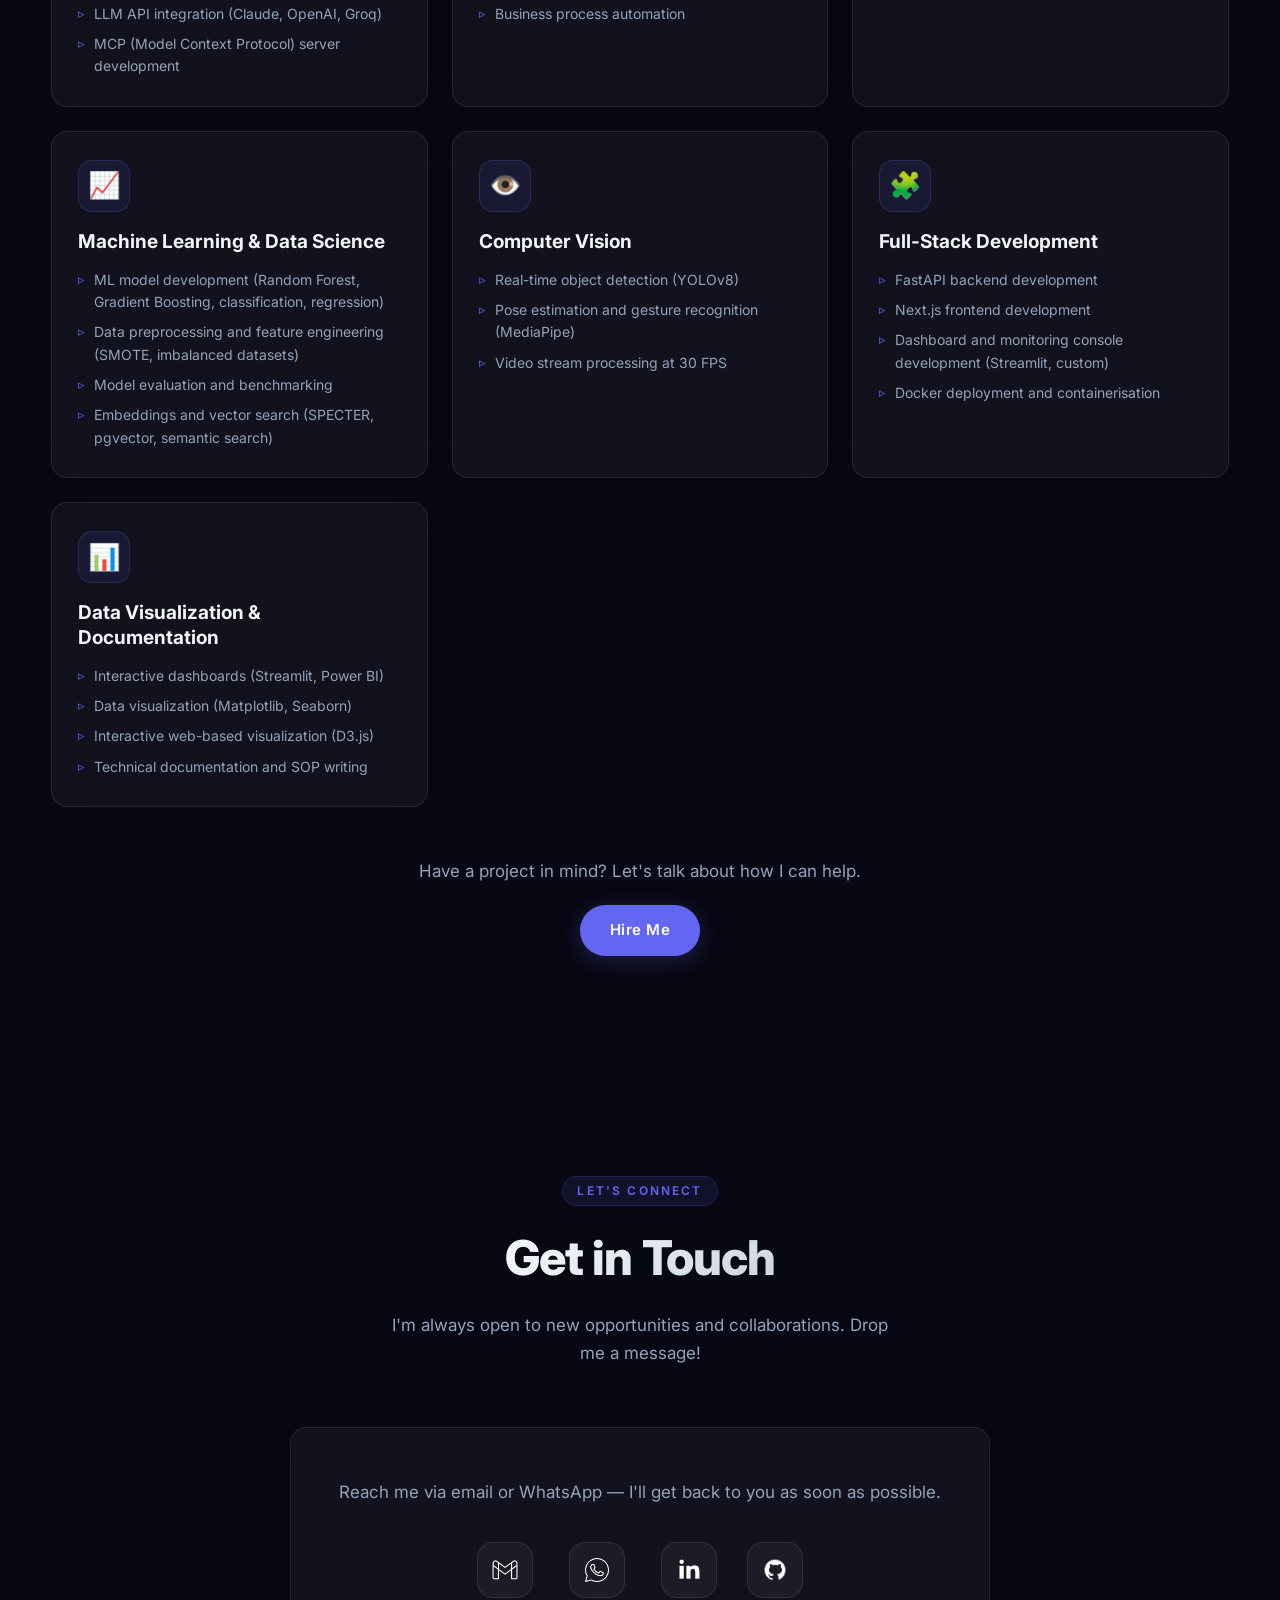
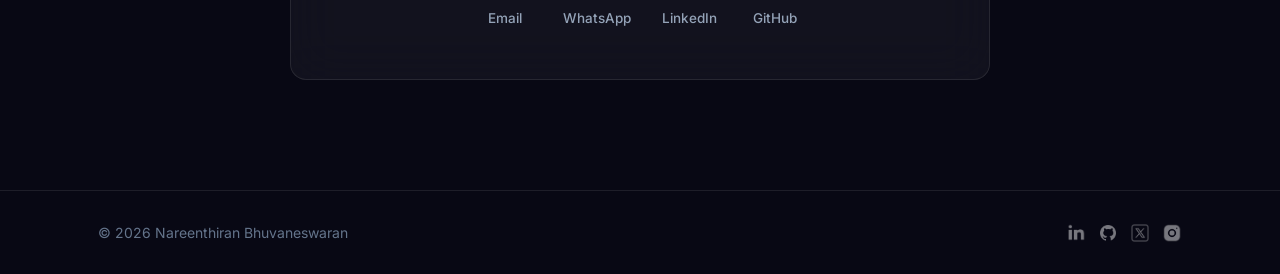
==== commit e30a988b: "Update index.html" ====
--- a/index.html
+++ b/index.html
@@ -26,7 +26,7 @@
           <li><a href="#projects" class="nav__link">Projects</a></li>
           <li><a href="#services" class="nav__link">Services</a></li>
           <li><a href="#contact" class="nav__link">Contact</a></li>
-          <li><a href="./assets/Nareenthiran_Bhuvaneswaran_2026July.pdf" download class="nav__link nav__link--resume" target="blank">Resume</a></li>
+          <li><a href=".assets\Nareenthiran_Bhuvaneswaran_September_2026.pdf" download class="nav__link nav__link--resume" target="blank">Resume</a></li>
         </ul>
         <button class="nav__hamburger" id="hamburger" aria-label="Menu">
           <span></span>
@@ -40,7 +40,7 @@
         <a href="#projects" class="nav__mobile-link">Projects</a>
         <a href="#services" class="nav__mobile-link">Services</a>
         <a href="#contact" class="nav__mobile-link">Contact</a>
-        <a href="./assets/Nareenthiran_Bhuvaneswaran_2026July.pdf" download class="nav__mobile-link nav__mobile-link--resume">Resume</a>
+        <a href=".assets\Nareenthiran_Bhuvaneswaran_September_2026.pdf" download class="nav__mobile-link nav__mobile-link--resume">Resume</a>
       </div>
     </nav>
 
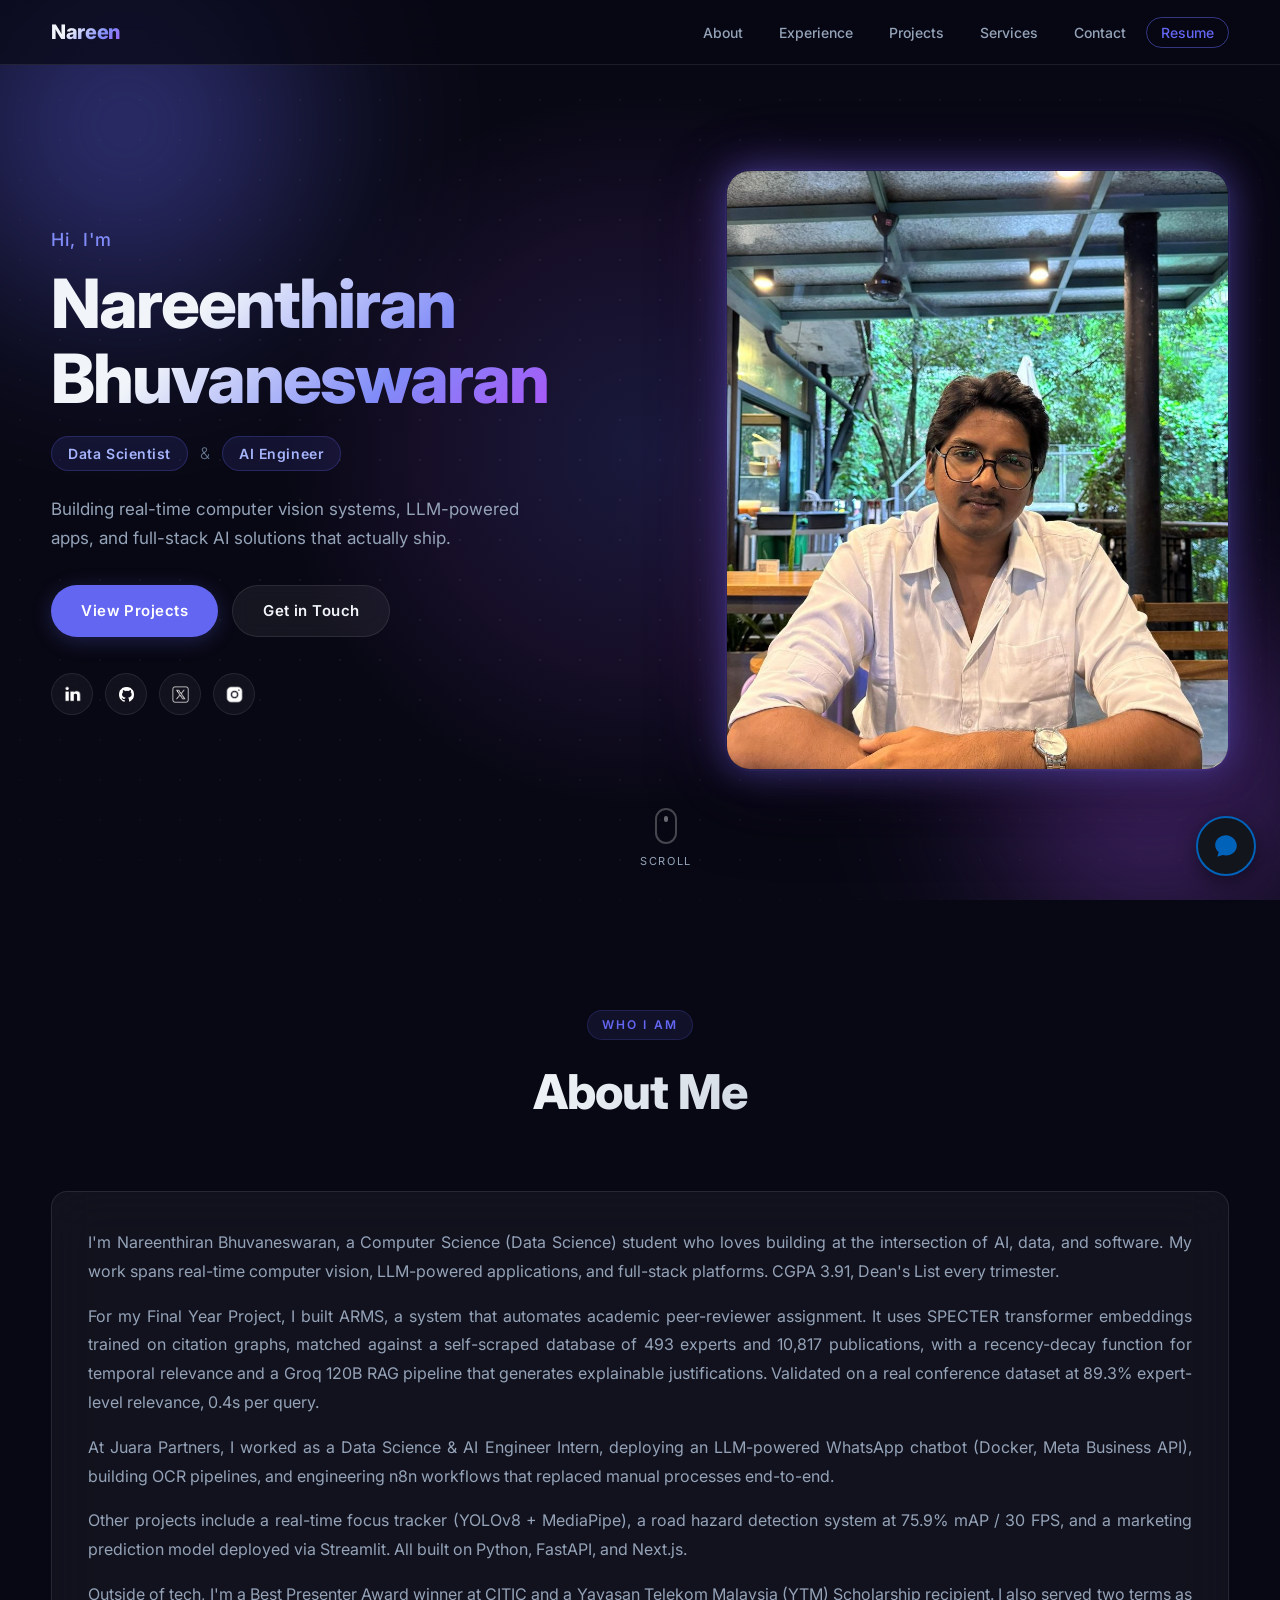
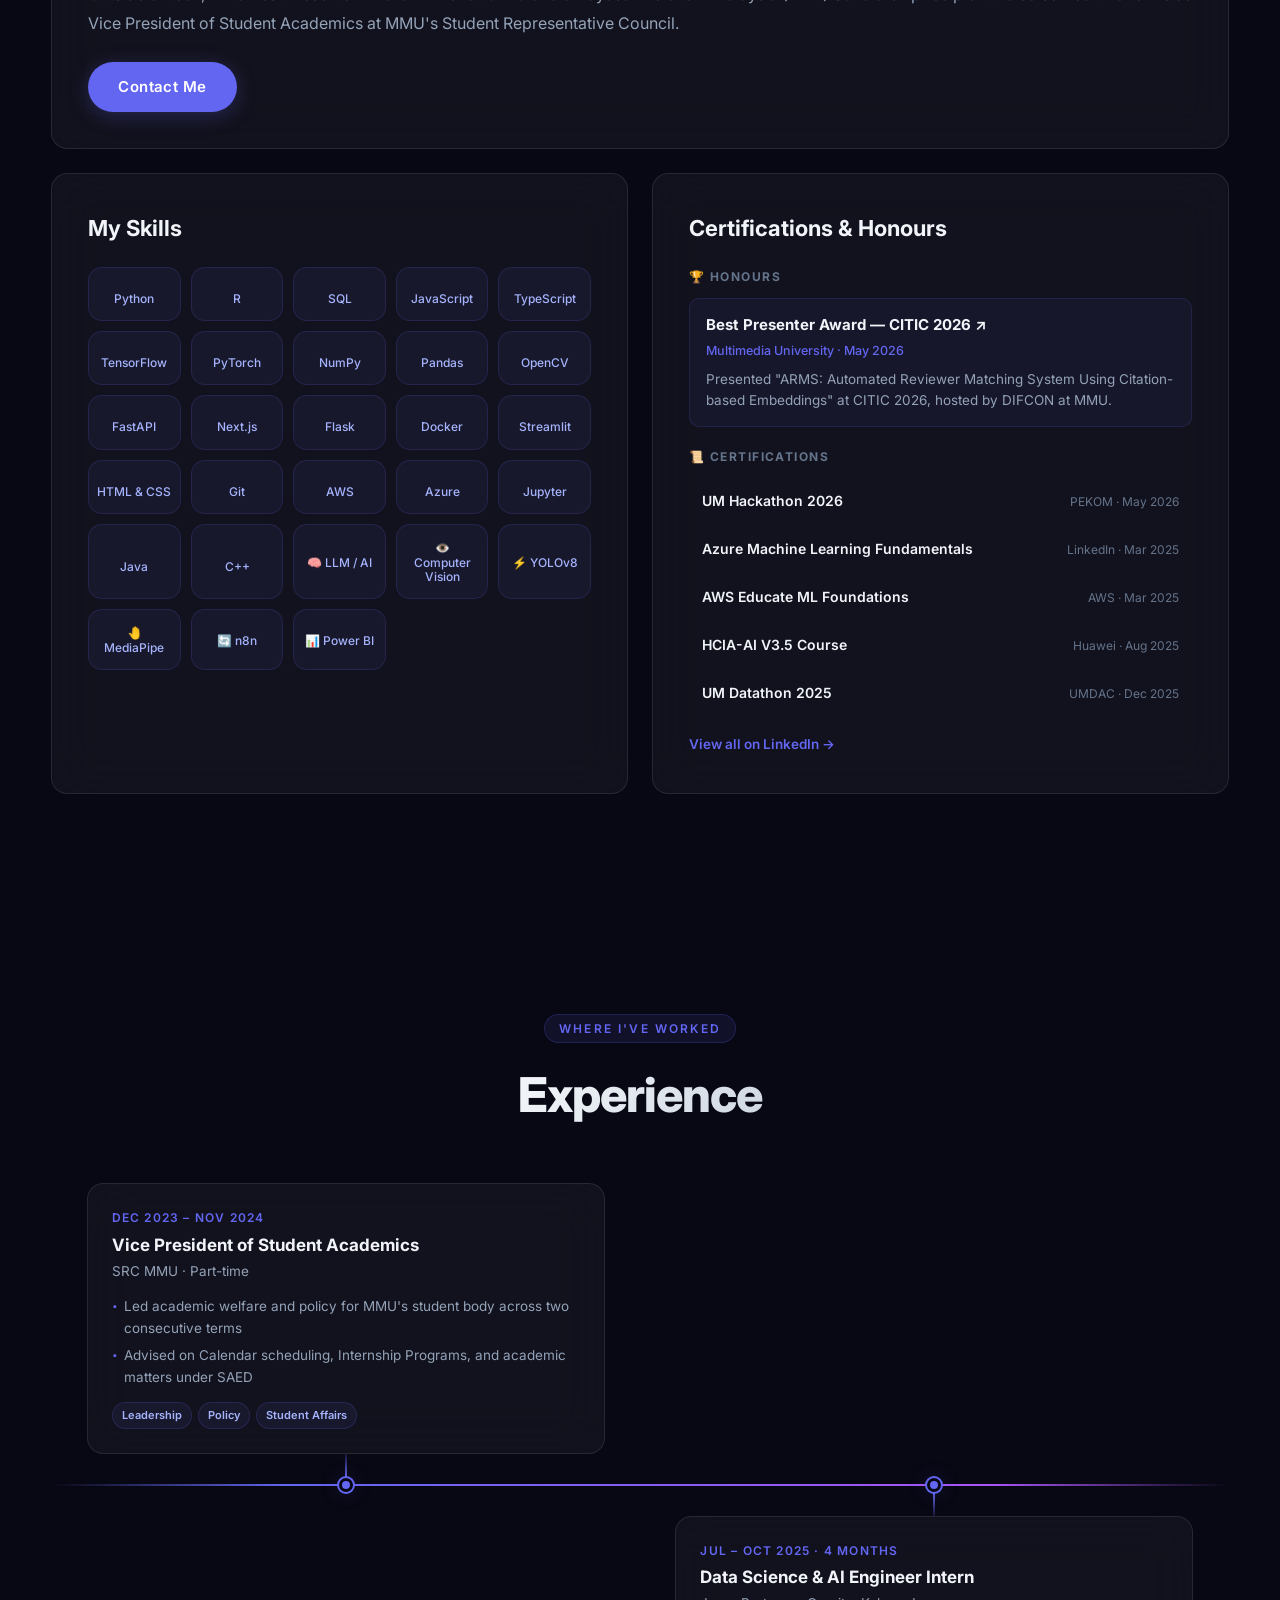
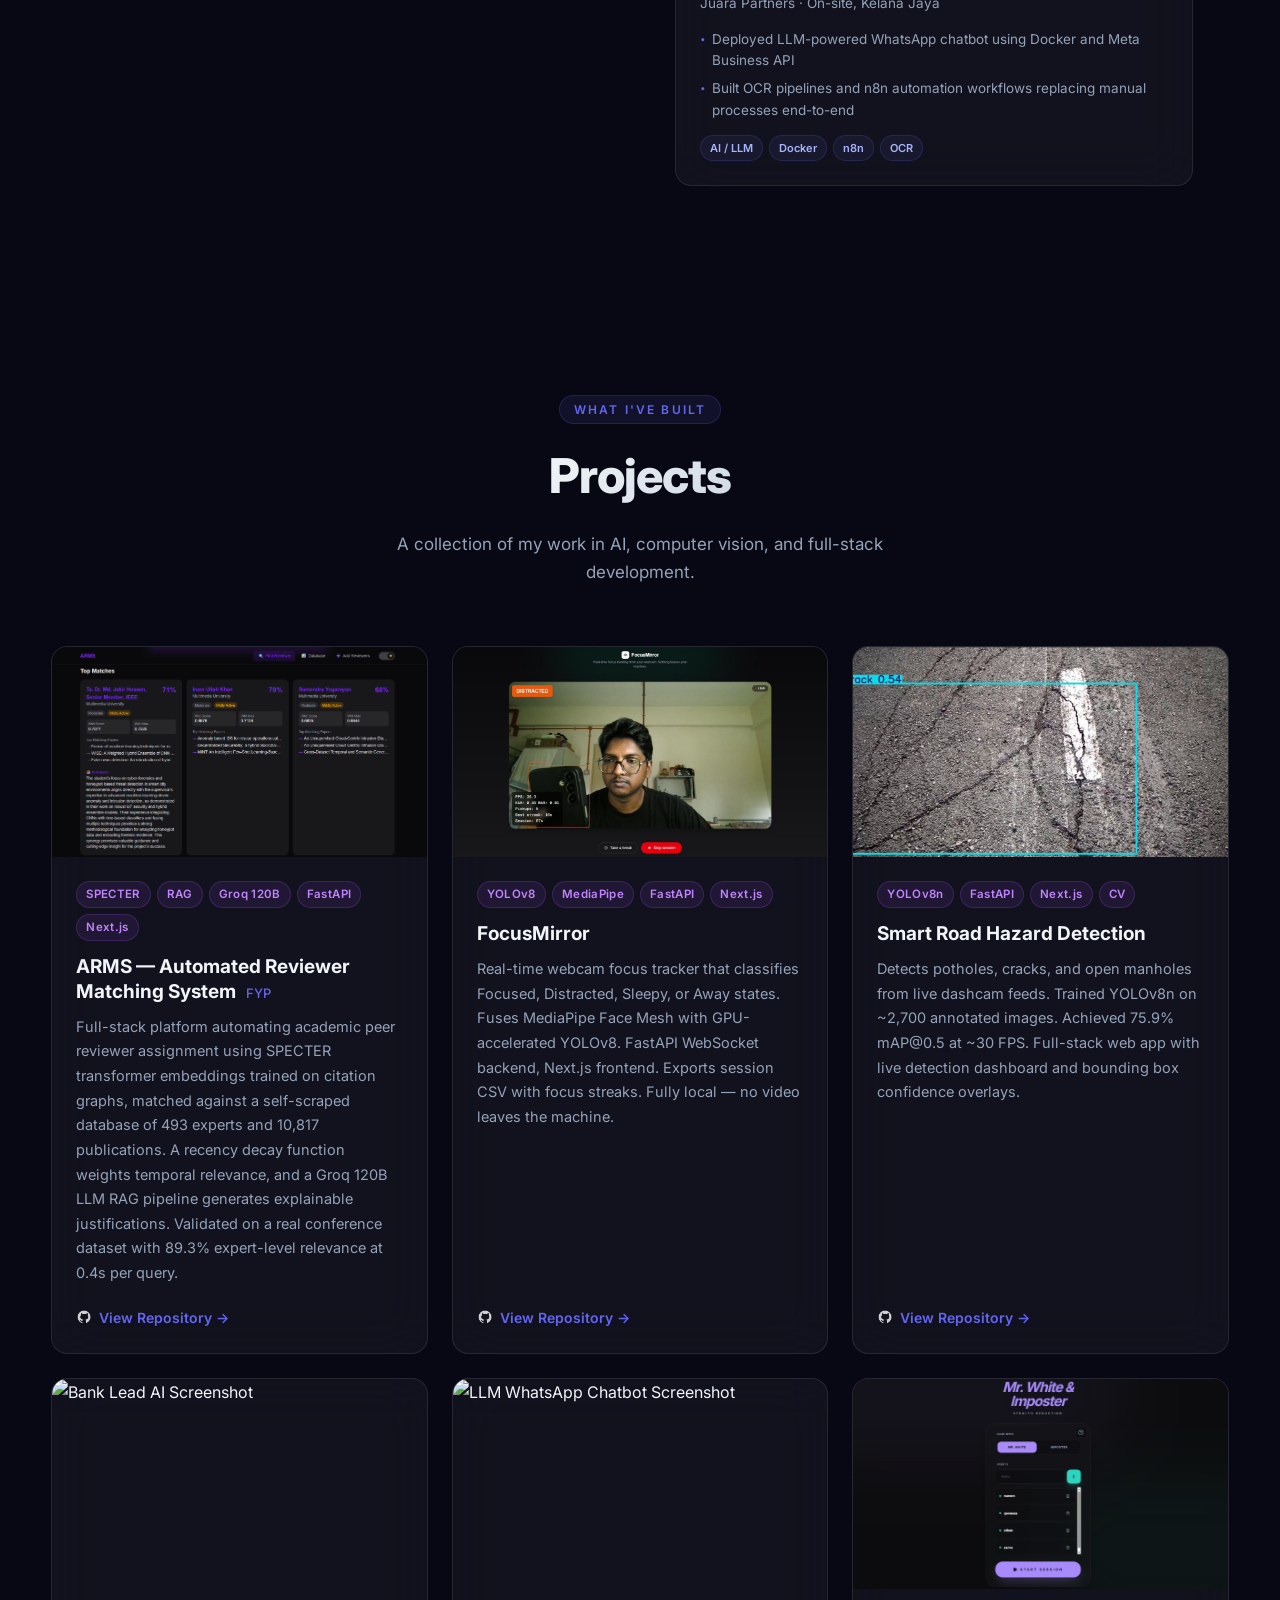
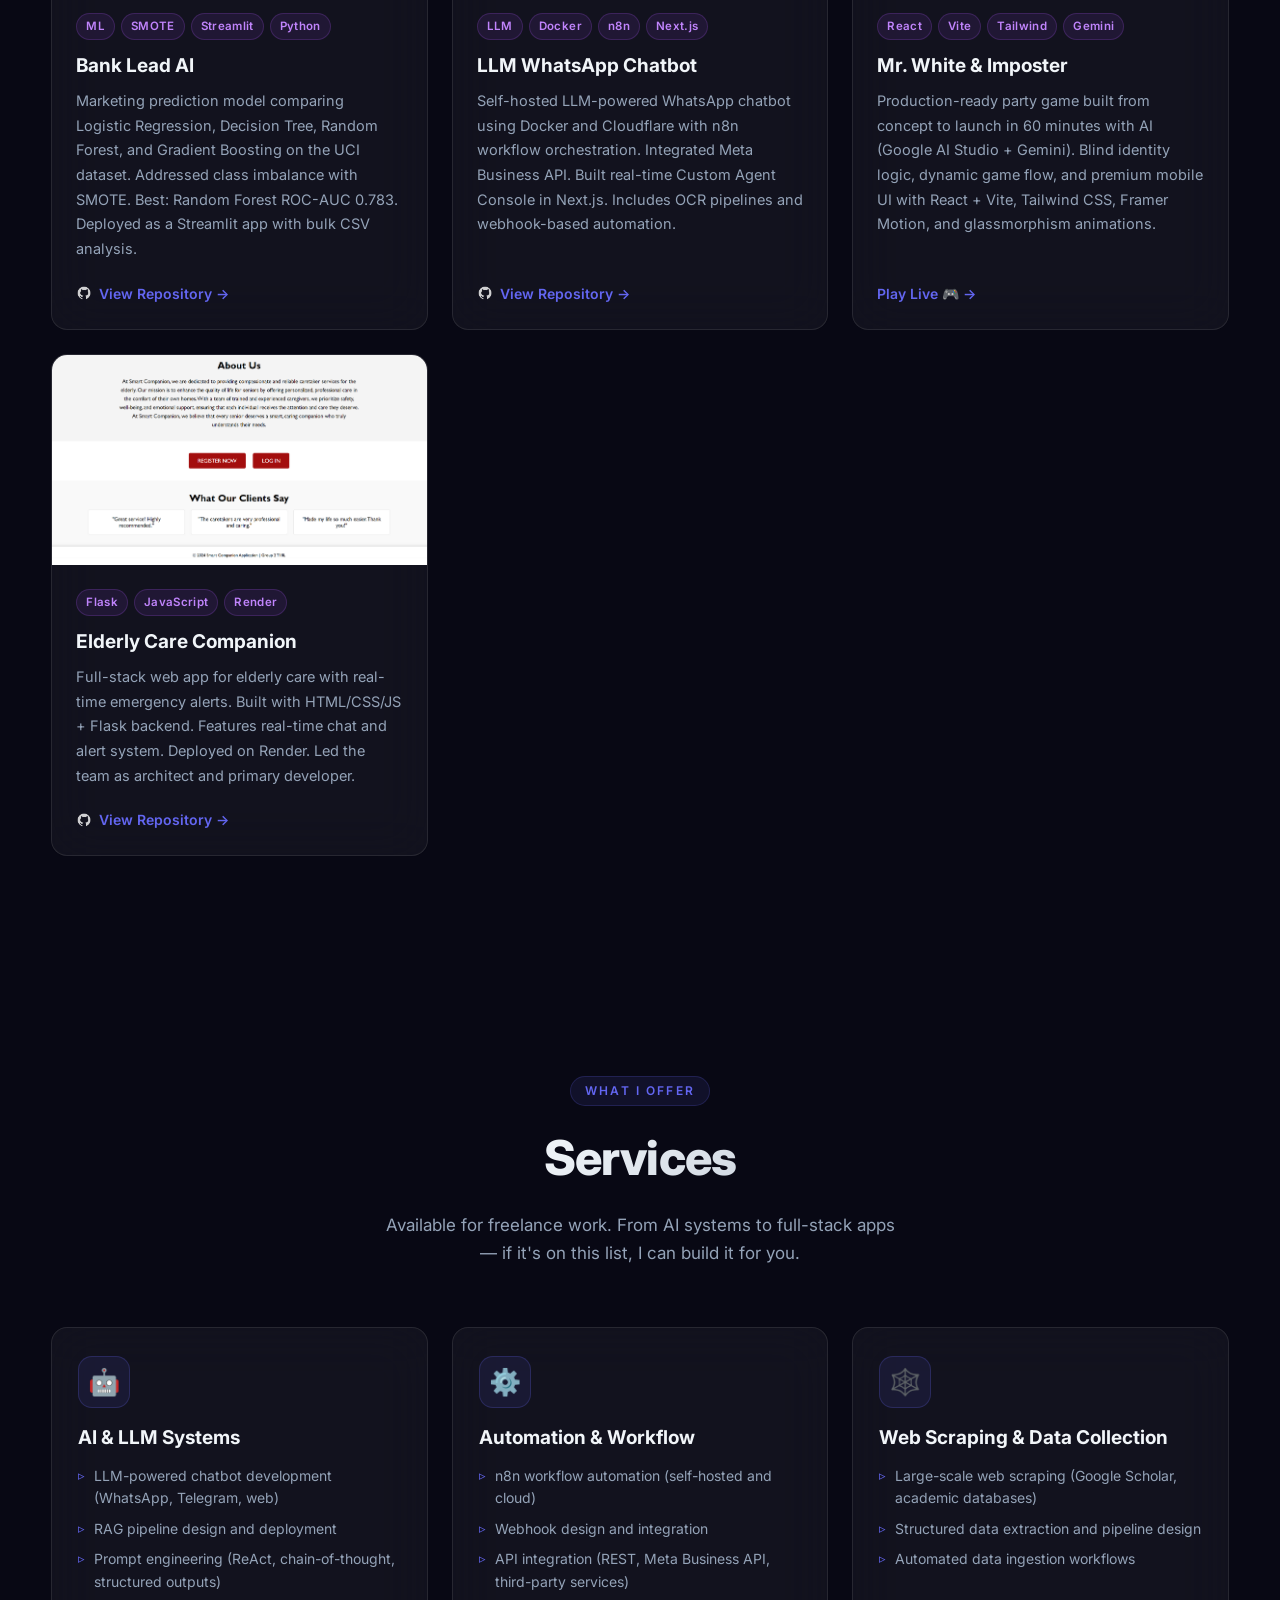
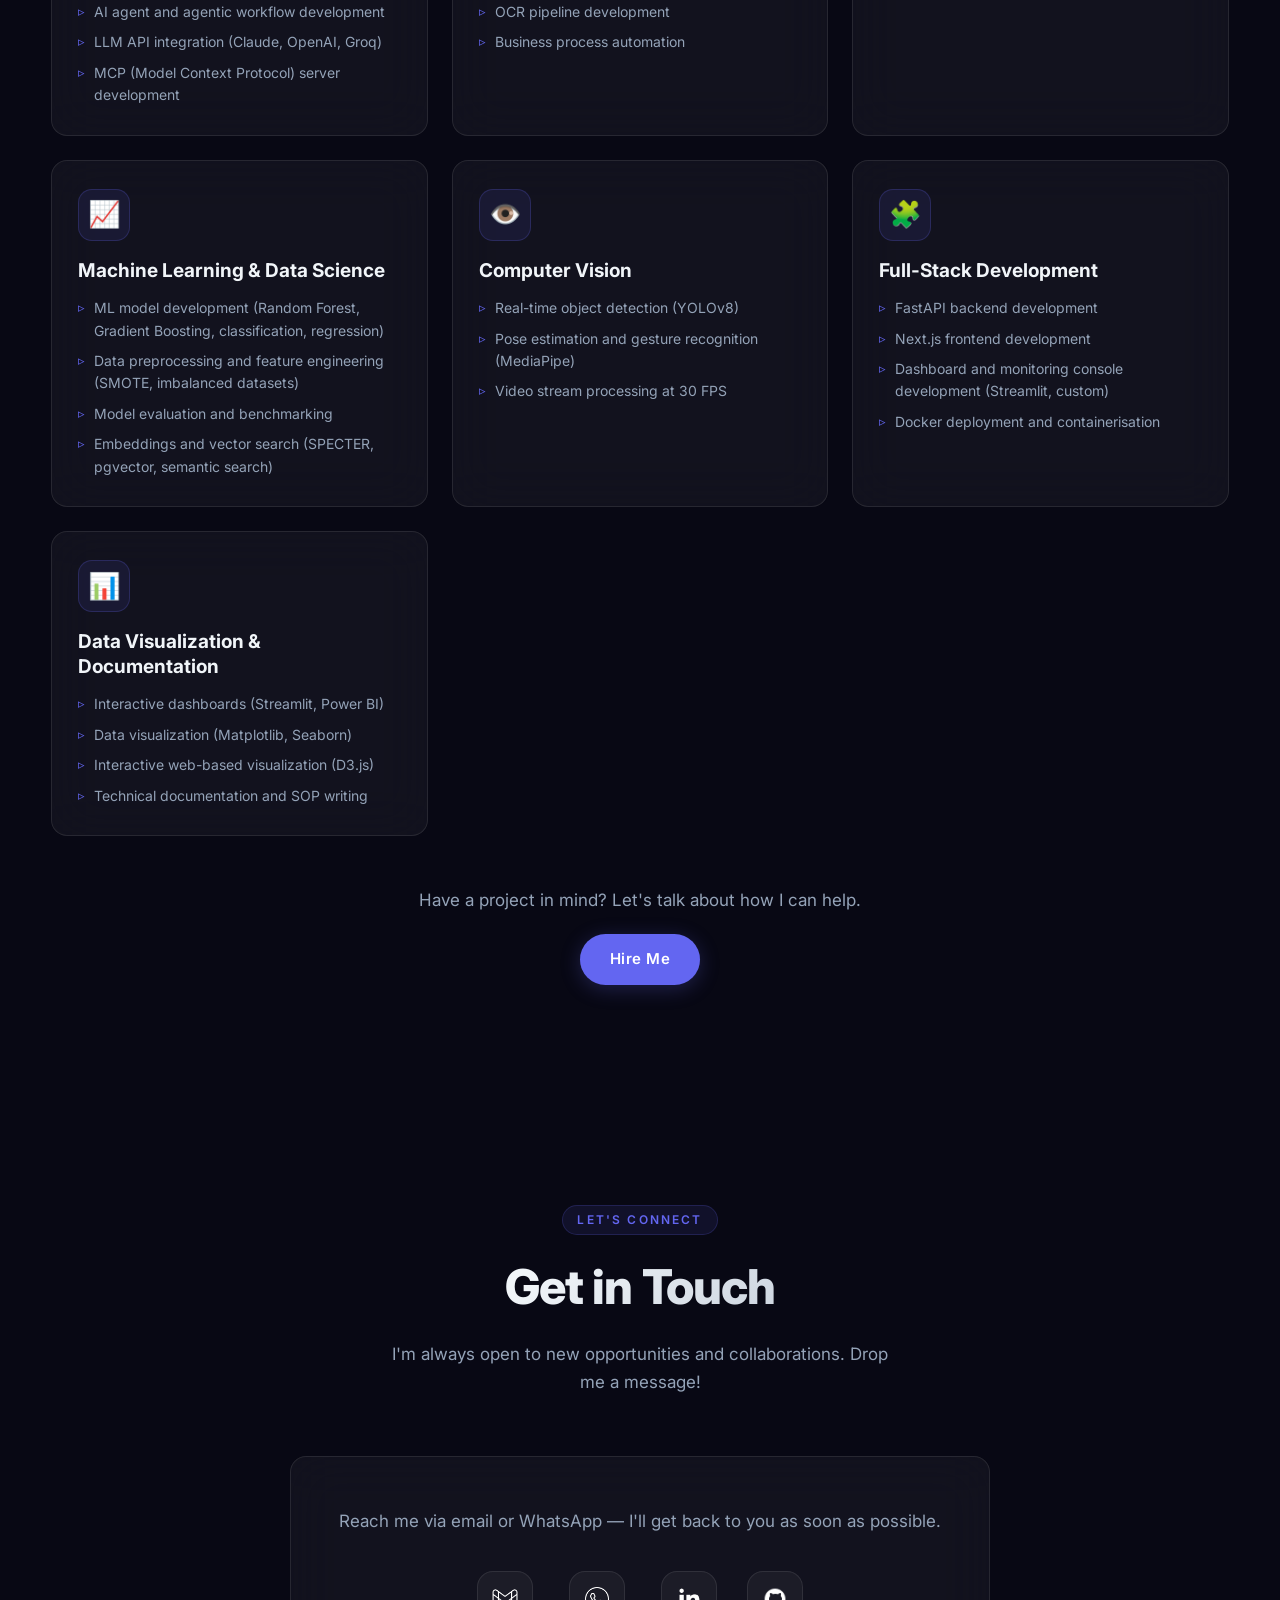
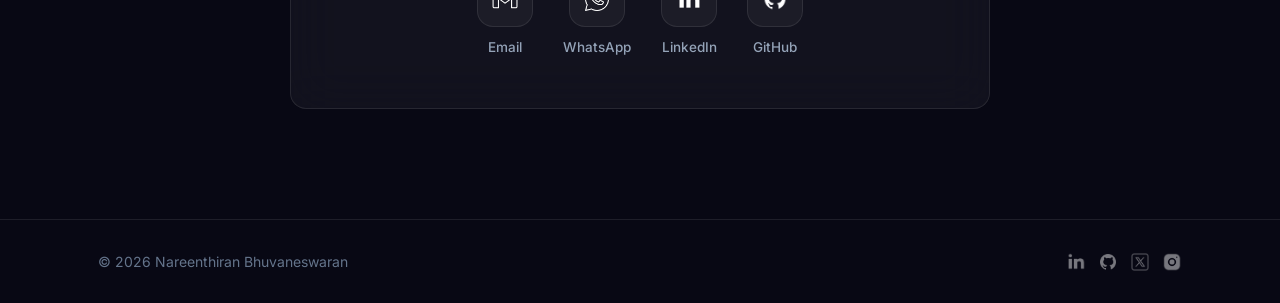
==== commit 4229f48e: "Update index.html" ====
--- a/index.html
+++ b/index.html
@@ -26,7 +26,7 @@
           <li><a href="#projects" class="nav__link">Projects</a></li>
           <li><a href="#services" class="nav__link">Services</a></li>
           <li><a href="#contact" class="nav__link">Contact</a></li>
-          <li><a href=".assets\Nareenthiran_Bhuvaneswaran_September_2026.pdf" download class="nav__link nav__link--resume" target="blank">Resume</a></li>
+          <li><a href="./assets/Nareenthiran_Bhuvaneswaran_September_2026.pdf" download class="nav__link nav__link--resume" target="blank">Resume</a></li>
         </ul>
         <button class="nav__hamburger" id="hamburger" aria-label="Menu">
           <span></span>
@@ -40,7 +40,7 @@
         <a href="#projects" class="nav__mobile-link">Projects</a>
         <a href="#services" class="nav__mobile-link">Services</a>
         <a href="#contact" class="nav__mobile-link">Contact</a>
-        <a href=".assets\Nareenthiran_Bhuvaneswaran_September_2026.pdf" download class="nav__mobile-link nav__mobile-link--resume">Resume</a>
+        <a href="./assets/Nareenthiran_Bhuvaneswaran_September_2026.pdf" download class="nav__mobile-link nav__mobile-link--resume">Resume</a>
       </div>
     </nav>
 
@@ -110,11 +110,11 @@
 
           <!-- Bio — full width -->
           <div class="glass-card about__bio">
-            <p>I'm Nareenthiran Bhuvaneswaran, a Computer Science (Data Science) student building at the intersection of AI, data, and software. My work spans real-time computer vision, LLM-powered applications, and full-stack platforms. CGPA 3.94, Dean's List every trimester.</p>
-            <p>My Final Year Project, ARMS, automates academic peer-reviewer assignment: SPECTER transformer embeddings trained on citation graphs, matched against a self-scraped database of 493 experts and 10,817 publications, with a recency-decay function for temporal relevance and a Groq 120B RAG pipeline generating explainable justifications. Validated on a real conference dataset at 89.3% expert-level relevance, 0.4s per query.</p>
+            <p>I'm Nareenthiran Bhuvaneswaran, a Computer Science (Data Science) student who loves building at the intersection of AI, data, and software. My work spans real-time computer vision, LLM-powered applications, and full-stack platforms. CGPA 3.91, Dean's List every trimester.</p>
+            <p>For my Final Year Project, I built ARMS, a system that automates academic peer-reviewer assignment. It uses SPECTER transformer embeddings trained on citation graphs, matched against a self-scraped database of 493 experts and 10,817 publications, with a recency-decay function for temporal relevance and a Groq 120B RAG pipeline that generates explainable justifications. Validated on a real conference dataset at 89.3% expert-level relevance, 0.4s per query.</p>
             <p>At Juara Partners, I worked as a Data Science & AI Engineer Intern, deploying an LLM-powered WhatsApp chatbot (Docker, Meta Business API), building OCR pipelines, and engineering n8n workflows that replaced manual processes end-to-end.</p>
-            <p>Other projects: a real-time focus tracker (YOLOv8 + MediaPipe), a road hazard detection system at 75.9% mAP / 30 FPS, and a marketing prediction model deployed via Streamlit. All built on Python, FastAPI, and Next.js.</p>
-            <p>Outside of tech, I served two terms as Vice President of Student Academics at MMU's Student Representative Council, and I'm a recipient of the Yayasan Telekom Malaysia (YTM) Scholarship.</p>
+            <p>Other projects include a real-time focus tracker (YOLOv8 + MediaPipe), a road hazard detection system at 75.9% mAP / 30 FPS, and a marketing prediction model deployed via Streamlit. All built on Python, FastAPI, and Next.js.</p>
+            <p>Outside of tech, I'm a Best Presenter Award winner at CITIC and a Yayasan Telekom Malaysia (YTM) Scholarship recipient. I also served two terms as Vice President of Student Academics at MMU's Student Representative Council.</p>
             <a href="#contact" class="btn btn--primary" style="margin-top:2.4rem;display:inline-block;">Contact Me</a>
           </div>
 
